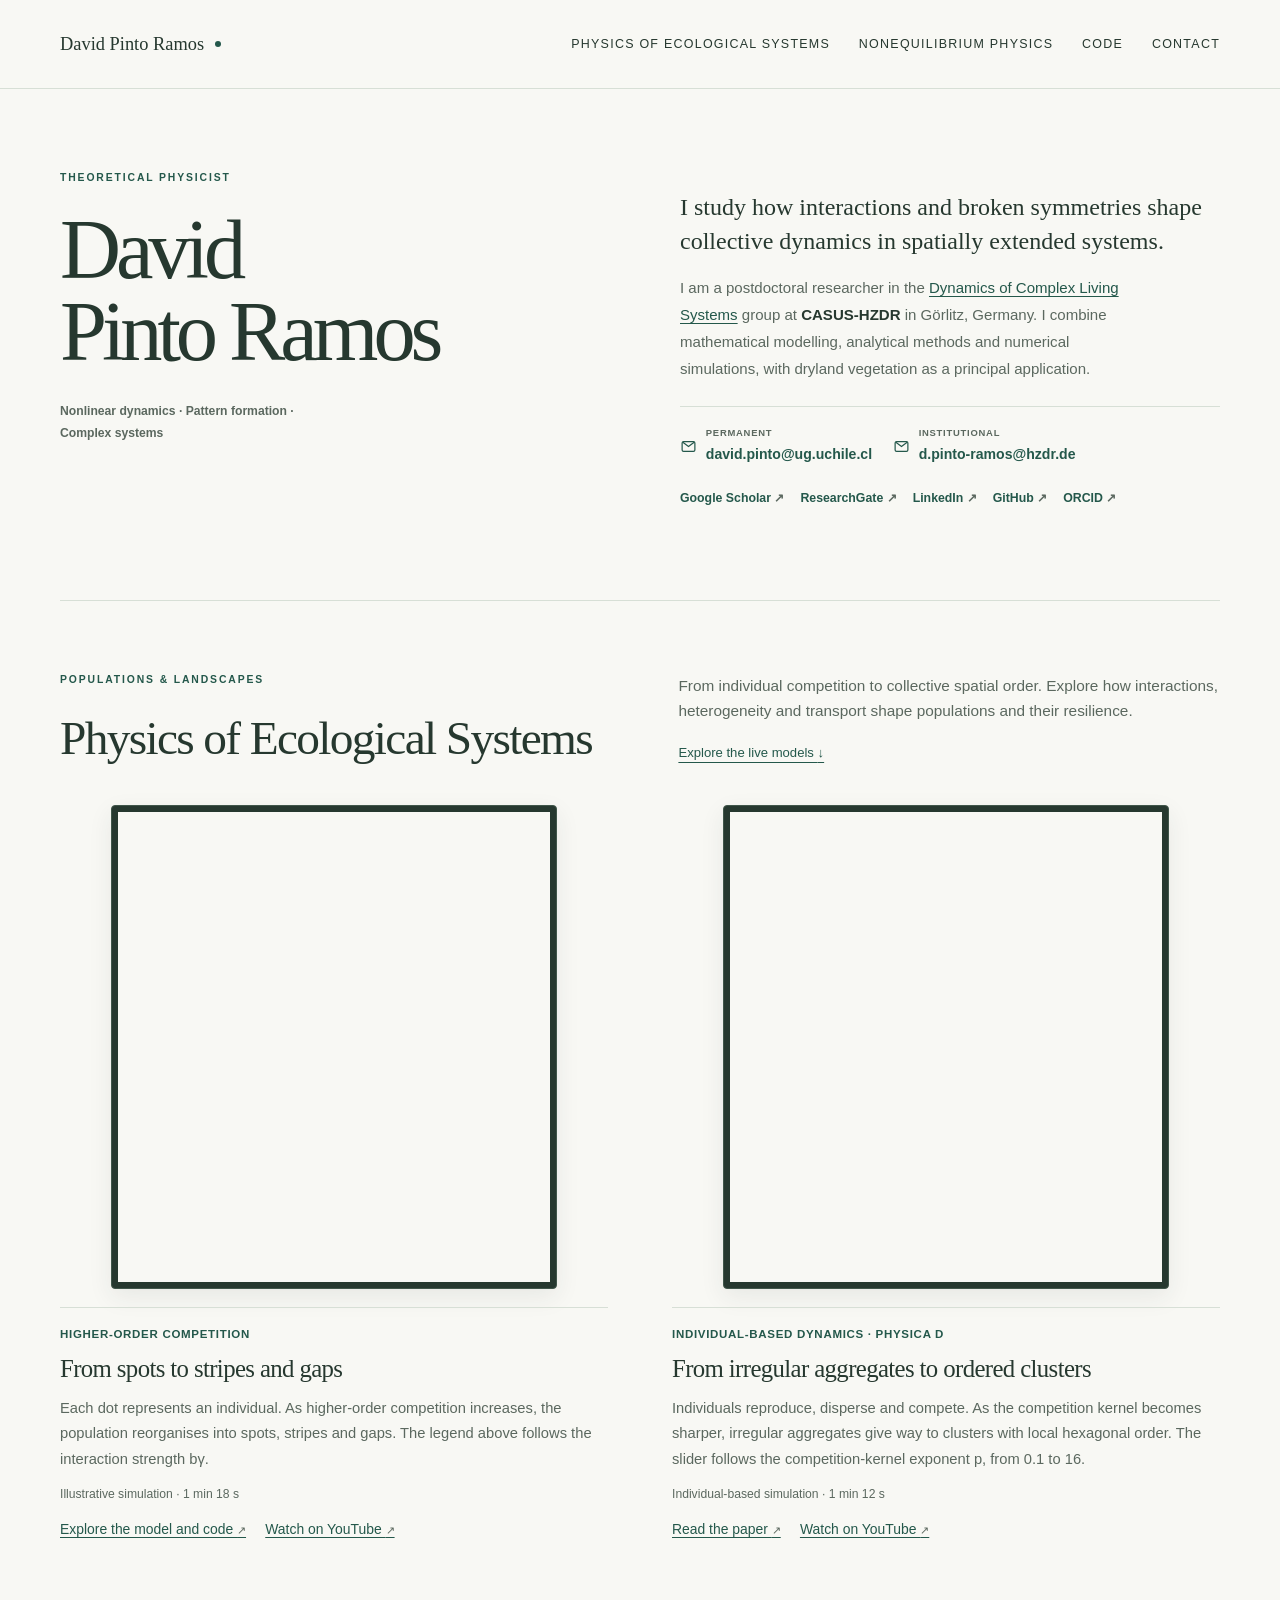
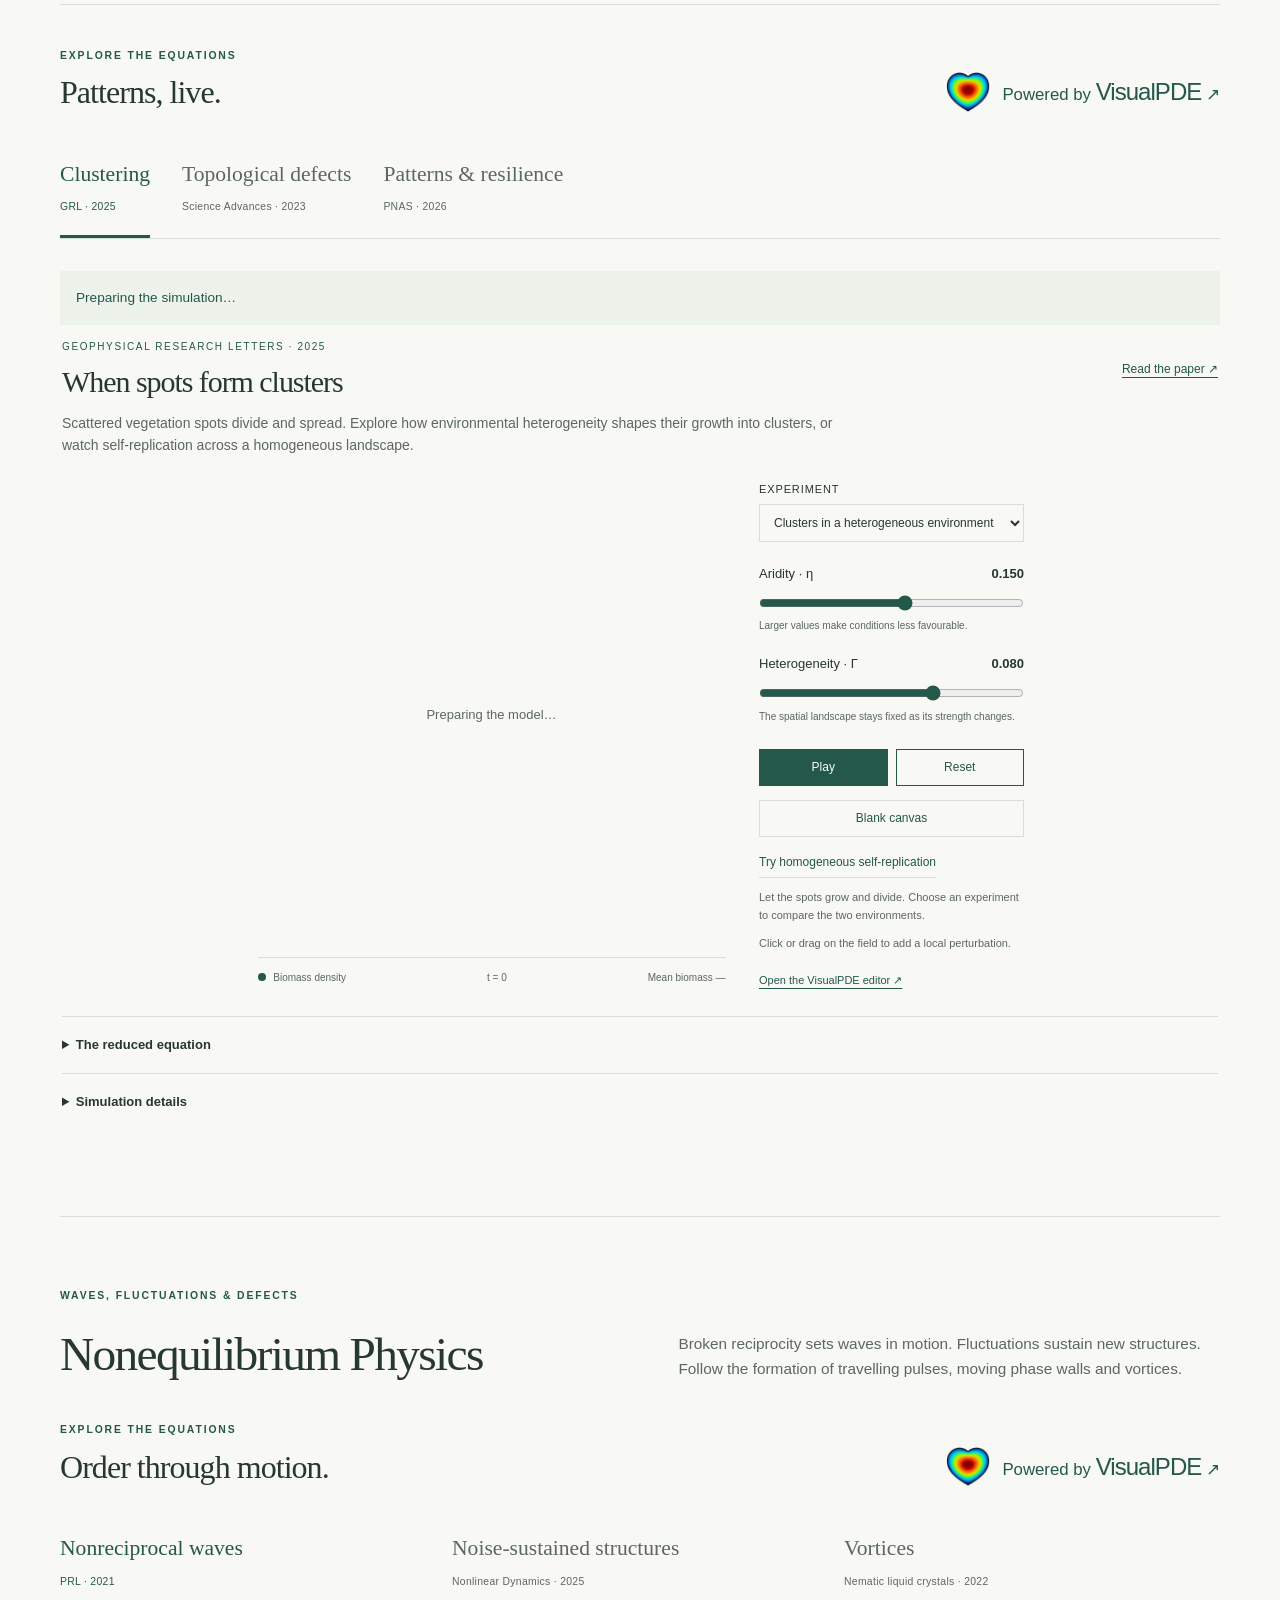
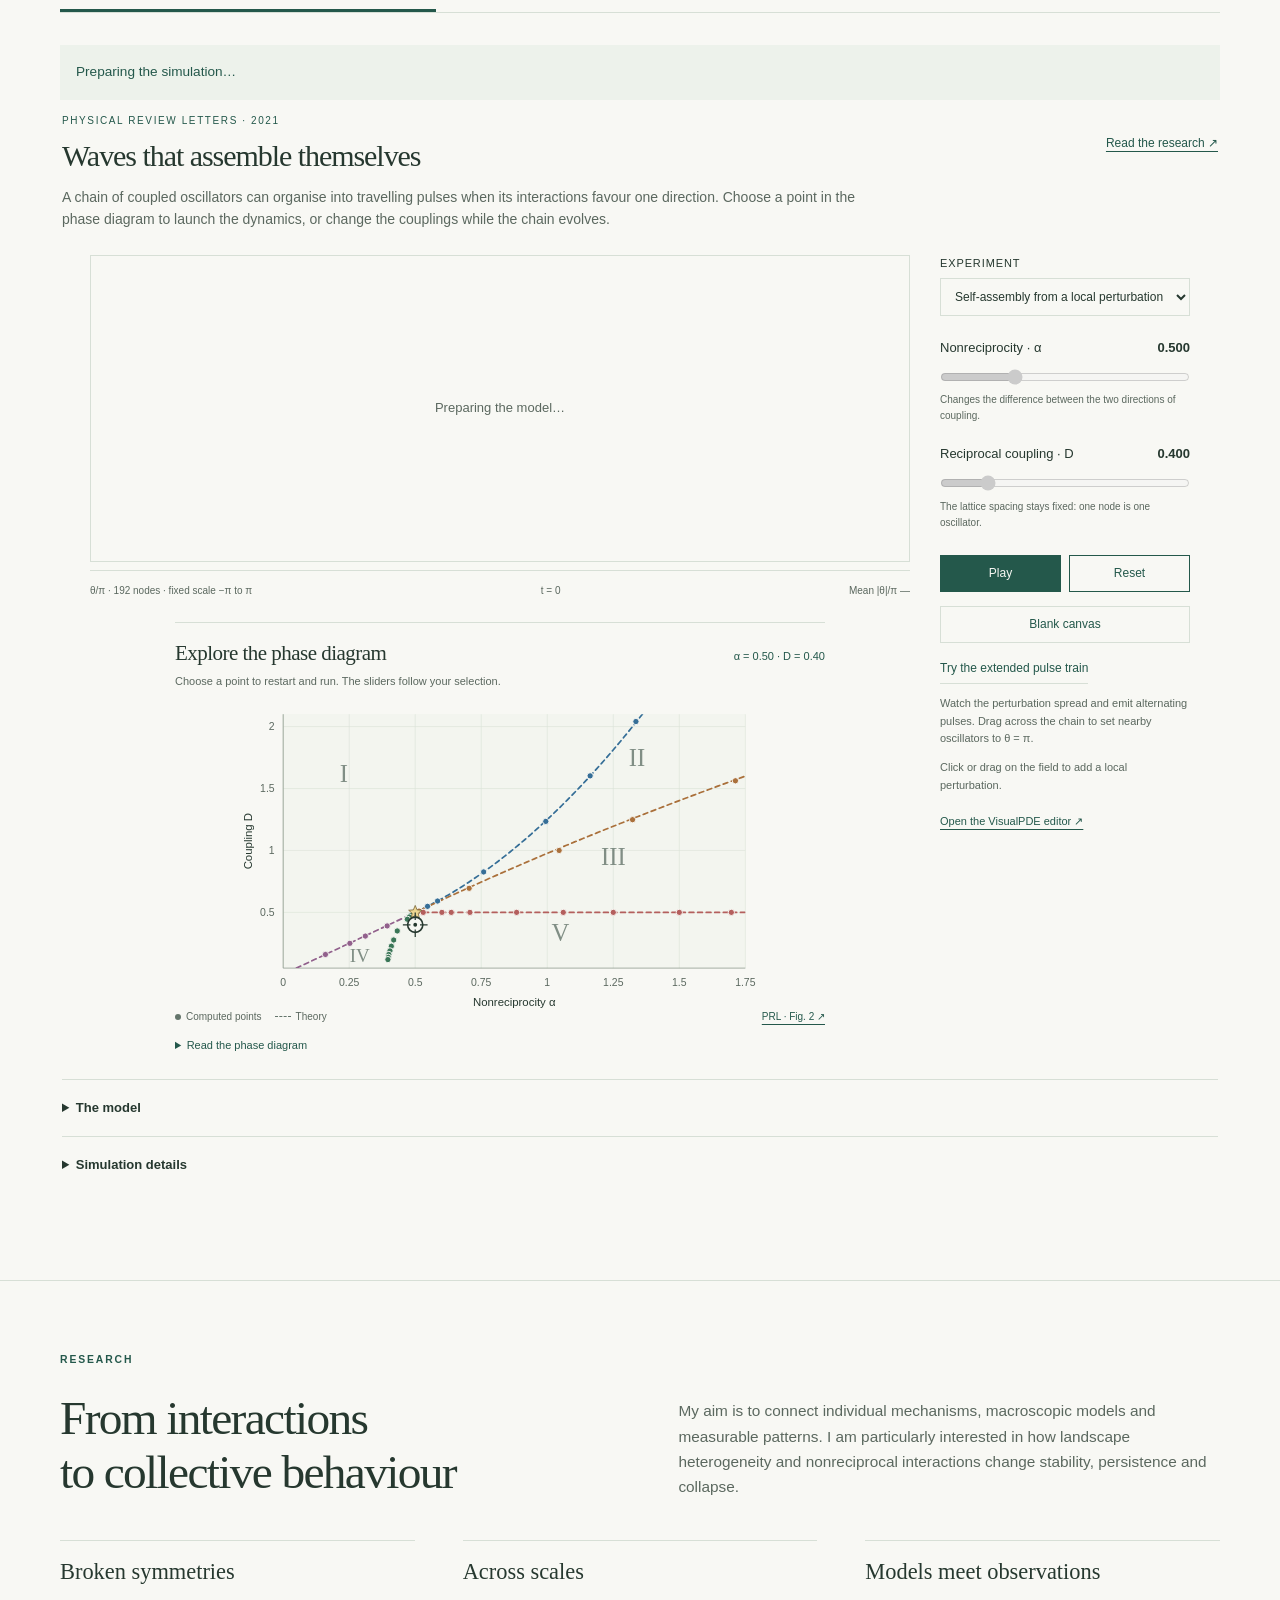
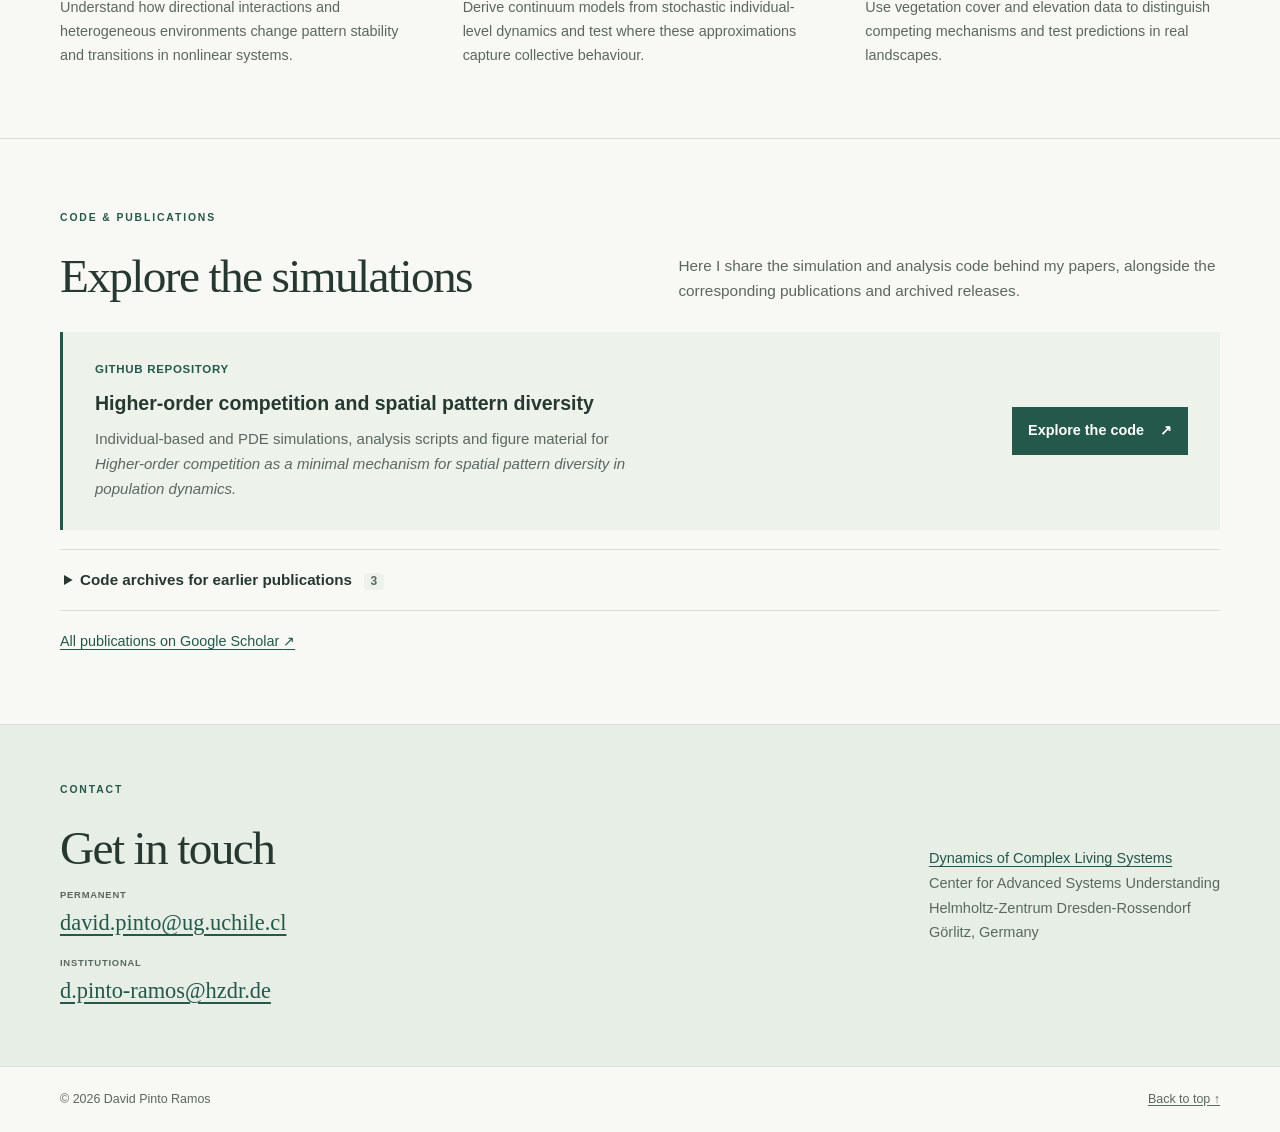
==== index.html @ 7dee4887 "Add search metadata and Google site verification" ====
<!doctype html>
<html lang="en">
<head>
  <meta charset="utf-8">
  <meta name="viewport" content="width=device-width, initial-scale=1">
  <meta name="description" content="David Pinto Ramos is a theoretical physicist working on nonlinear dynamics, pattern formation and complex systems. Research, simulation code and contact.">
  <meta name="theme-color" content="#24584b">
  <title>David Pinto Ramos | Theoretical physicist</title>
  <link rel="canonical" href="https://dpintoramos.github.io/">
  <meta property="og:type" content="website">
  <meta property="og:url" content="https://dpintoramos.github.io/">
  <meta property="og:site_name" content="David Pinto Ramos">
  <meta property="og:title" content="David Pinto Ramos | Theoretical physicist">
  <meta property="og:description" content="Nonlinear dynamics, pattern formation and complex systems. Explore my research, interactive simulations and code.">
  <meta name="twitter:card" content="summary">
  <meta name="twitter:title" content="David Pinto Ramos | Theoretical physicist">
  <meta name="twitter:description" content="Nonlinear dynamics, pattern formation and complex systems. Explore my research, interactive simulations and code.">
  <script type="application/ld+json">
  {
    "@context": "https://schema.org",
    "@type": "ProfilePage",
    "@id": "https://dpintoramos.github.io/#profile",
    "url": "https://dpintoramos.github.io/",
    "name": "David Pinto Ramos | Theoretical physicist",
    "description": "Research, interactive simulations and code on nonlinear dynamics, pattern formation and complex systems.",
    "inLanguage": "en",
    "mainEntity": {
      "@type": "Person",
      "@id": "https://dpintoramos.github.io/#person",
      "name": "David Pinto Ramos",
      "alternateName": "David Pinto-Ramos",
      "url": "https://dpintoramos.github.io/",
      "jobTitle": "Postdoctoral researcher",
      "description": "Theoretical physicist working on nonlinear dynamics, pattern formation and complex systems.",
      "affiliation": {
        "@type": "Organization",
        "name": "Dynamics of Complex Living Systems, CASUS-HZDR",
        "url": "https://www.casus.science/dynamics-of-complex-living-systems/"
      },
      "sameAs": [
        "https://scholar.google.com/citations?user=i-g7DuUAAAAJ",
        "https://www.researchgate.net/profile/D-Pinto-Ramos",
        "https://www.linkedin.com/in/david-pinto-ramos-b915aa148",
        "https://github.com/DPintoRamos",
        "https://orcid.org/0000-0002-6558-8891"
      ]
    }
  }
  </script>
  <link rel="stylesheet" href="styles.css">
  <link rel="stylesheet" href="editorial.css?v=9">
  <script defer src="youtube-films.js?v=5"></script>
  <script defer src="interactive-models.js?v=13"></script>
</head>
<body>
  <a class="skip-link" href="#main">Skip to content</a>
  <header class="site-header" id="top">
    <div class="container header-inner">
      <a class="wordmark" href="#top">David Pinto Ramos<span class="brand-dot" aria-hidden="true"></span></a>
      <nav aria-label="Main navigation">
        <a href="#ecological-physics">Physics of Ecological Systems</a>
        <a href="#nonequilibrium-physics">Nonequilibrium Physics</a>
        <a href="#code">Code</a>
        <a href="#contact">Contact</a>
      </nav>
    </div>
  </header>

  <main id="main">
    <!-- INTRODUCTION: edit the name and paragraphs here. -->
    <section class="intro container" aria-labelledby="name">
      <div class="intro-heading">
        <p class="eyebrow">Theoretical physicist</p>
        <h1 id="name">David<br>Pinto Ramos</h1>
        <p class="research-line">Nonlinear dynamics · Pattern formation · Complex systems</p>
      </div>
      <div class="intro-copy">
        <p class="lead">I study how interactions and broken symmetries shape collective dynamics in spatially extended systems.</p>
        <p>I am a postdoctoral researcher in the <a href="https://www.casus.science/dynamics-of-complex-living-systems/">Dynamics of Complex Living Systems</a> group at <strong>CASUS-HZDR</strong> in Görlitz, Germany. I combine mathematical modelling, analytical methods and numerical simulations, with dryland vegetation as a principal application.</p>
        <div class="email-list" aria-label="Email addresses">
          <a class="email-link" href="mailto:david.pinto@ug.uchile.cl">
            <svg viewBox="0 0 24 24" width="20" height="20" fill="none" stroke="currentColor" stroke-width="1.7" aria-hidden="true"><rect x="3" y="5" width="18" height="14" rx="2"/><path d="m4 6 8 6 8-6"/></svg>
            <span class="email-text"><span class="email-label">Permanent</span><span>david.pinto@ug.uchile.cl</span></span>
          </a>
          <a class="email-link" href="mailto:d.pinto-ramos@hzdr.de">
            <svg viewBox="0 0 24 24" width="20" height="20" fill="none" stroke="currentColor" stroke-width="1.7" aria-hidden="true"><rect x="3" y="5" width="18" height="14" rx="2"/><path d="m4 6 8 6 8-6"/></svg>
            <span class="email-text"><span class="email-label">Institutional</span><span>d.pinto-ramos@hzdr.de</span></span>
          </a>
        </div>
        <!-- PROFILES: replace only the href value to change a destination. -->
        <ul class="profiles" aria-label="Academic and professional profiles">
          <li><a href="https://scholar.google.com/citations?user=i-g7DuUAAAAJ">Google Scholar <span aria-hidden="true">↗</span></a></li>
          <li><a href="https://www.researchgate.net/profile/D-Pinto-Ramos">ResearchGate <span aria-hidden="true">↗</span></a></li>
          <li><a href="https://www.linkedin.com/in/david-pinto-ramos-b915aa148">LinkedIn <span aria-hidden="true">↗</span></a></li>
          <li><a href="https://github.com/DPintoRamos">GitHub <span aria-hidden="true">↗</span></a></li>
          <li><a href="https://orcid.org/0000-0002-6558-8891">ORCID <span aria-hidden="true">↗</span></a></li>
        </ul>
      </div>

    </section>

    <!-- SIMULATIONS: muted YouTube films autoplay and loop; posters are the fallback. -->
    <section class="simulation-section section container" id="simulations" aria-labelledby="simulations-title">
      <div class="section-heading research-category" id="ecological-physics">
        <div><p class="eyebrow">Populations &amp; landscapes</p><h2 id="simulations-title">Physics of Ecological Systems</h2></div>
        <div class="simulation-introduction"><p>From individual competition to collective spatial order. Explore how interactions, heterogeneity and transport shape populations and their resilience.</p><a class="live-jump" href="#interactive-simulations">Explore the live models <span aria-hidden="true">↓</span></a></div>
      </div>
      <div class="simulation-grid">
        <figure class="simulation-film">
          <div class="film-frame">
          <div id="hoi-video" class="simulation-stage hoi-stage youtube-stage" data-youtube-id="W0gRZAx5kJw" data-video-title="Higher-order competition in population dynamics" data-video-status="hoi-video-status">
            <a class="youtube-preview" href="https://www.youtube.com/watch?v=W0gRZAx5kJw" aria-label="Play the higher-order competition simulation" aria-describedby="hoi-caption">
              <img src="assets/simulations/hoi-fullbleed-poster.png" width="720" height="784" loading="lazy" alt="">
              <span class="youtube-preview-control"><svg width="16" height="16" viewBox="0 0 16 16" aria-hidden="true"><path d="M4 2.5 13 8l-9 5.5Z" fill="currentColor"/></svg>Play film</span>
            </a>
          </div>
          </div>
          <figcaption id="hoi-caption">
            <p class="entry-meta">Higher-order competition</p>
            <h3>From spots to stripes and gaps</h3>
            <p>Each dot represents an individual. As higher-order competition increases, the population reorganises into spots, stripes and gaps. The legend above follows the interaction strength bγ.</p>
            <p class="simulation-note">Illustrative simulation · 1 min 18 s</p>
            <div class="film-links"><button class="film-toggle" type="button" data-film-toggle aria-controls="youtube-W0gRZAx5kJw" disabled hidden>Play film</button><a href="https://github.com/DPintoRamos/HOI_Competing_Populations">Explore the model and code <span aria-hidden="true">↗</span></a><a href="https://www.youtube.com/watch?v=W0gRZAx5kJw" target="_blank" rel="noopener">Watch on YouTube <span aria-hidden="true">↗</span></a></div>
            <p class="video-status" id="hoi-video-status" role="status" hidden></p>
          </figcaption>
        </figure>
        <figure class="simulation-film">
          <div class="film-frame">
          <div id="ibm-video" class="simulation-stage hoi-stage youtube-stage" data-youtube-id="TXAbj-0A9jM" data-video-title="From irregular clusters to hexagonal patterns: individual-based population dynamics" data-video-status="ibm-video-status">
            <a class="youtube-preview" href="https://www.youtube.com/watch?v=TXAbj-0A9jM" aria-label="Play the individual-based competition simulation" aria-describedby="ibm-caption">
              <img src="assets/simulations/physica-d-kernel-poster.webp?v=3" width="720" height="784" loading="lazy" alt="">
              <span class="youtube-preview-control"><svg width="16" height="16" viewBox="0 0 16 16" aria-hidden="true"><path d="M4 2.5 13 8l-9 5.5Z" fill="currentColor"/></svg>Play film</span>
            </a>
          </div>
          </div>
          <figcaption id="ibm-caption">
            <p class="entry-meta">Individual-based dynamics · Physica D</p>
            <h3>From irregular aggregates to ordered clusters</h3>
            <p>Individuals reproduce, disperse and compete. As the competition kernel becomes sharper, irregular aggregates give way to clusters with local hexagonal order. The slider follows the competition-kernel exponent p, from 0.1 to 16.</p>
            <p class="simulation-note">Individual-based simulation · 1 min 12 s</p>
            <div class="film-links"><button class="film-toggle" type="button" data-film-toggle aria-controls="youtube-TXAbj-0A9jM" disabled hidden>Play film</button><a href="https://doi.org/10.1016/j.physd.2025.134703">Read the paper <span aria-hidden="true">↗</span></a><a href="https://www.youtube.com/watch?v=TXAbj-0A9jM" target="_blank" rel="noopener">Watch on YouTube <span aria-hidden="true">↗</span></a></div>
            <p class="video-status" id="ibm-video-status" role="status" hidden></p>
          </figcaption>
        </figure>
      </div>
      <section class="interactive-models" id="interactive-simulations" aria-labelledby="interactive-title" data-live-models data-default-model="grl">
        <div class="interactive-heading">
          <div><p class="eyebrow">Explore the equations</p><h3 id="interactive-title">Patterns, live.</h3></div>
          <a class="visualpde-credit" href="https://visualpde.com/" target="_blank" rel="noopener"><img src="lab/visualpde/assets/images/logo-light.webp" width="44" height="40" alt=""><span>Powered by <strong>VisualPDE</strong> <span aria-hidden="true">↗</span></span></a>
        </div>
        <div class="live-model-tabs" role="group" aria-label="Choose a live model">
          <button type="button" data-open-model="grl" aria-pressed="true" aria-controls="live-model-panel"><span>Clustering</span><small>GRL · 2025</small></button>
          <button type="button" data-open-model="science" aria-pressed="false" aria-controls="live-model-panel"><span>Topological defects</span><small>Science Advances · 2023</small></button>
          <button type="button" data-open-model="pnas" aria-pressed="false" aria-controls="live-model-panel"><span>Patterns &amp; resilience</span><small>PNAS · 2026</small></button>
        </div>
        <div class="live-model-panel" id="live-model-panel" data-live-panel>
          <p class="live-loading" id="live-loading" data-live-loading role="status">Preparing the simulation…</p>
          <div id="live-model-mount" data-live-mount></div>
        </div>
        <p class="live-file-help" id="live-file-help" data-live-file-help hidden>To explore the live models locally, serve this folder over HTTP. See the <a href="README.md">local preview instructions</a>.</p>
        <noscript><p><a href="lab/index.html">Open the interactive models</a>. JavaScript is needed to run the simulations.</p></noscript>
      </section>
    </section>

    <section class="section container physics-section" id="nonequilibrium-physics" aria-labelledby="physics-title">
      <div class="section-heading research-category">
        <div><p class="eyebrow">Waves, fluctuations &amp; defects</p><h2 id="physics-title">Nonequilibrium Physics</h2></div>
        <p>Broken reciprocity sets waves in motion. Fluctuations sustain new structures. Follow the formation of travelling pulses, moving phase walls and vortices.</p>
      </div>
      <section class="interactive-models physics-models" aria-label="Nonequilibrium physics simulations" data-live-models data-default-model="prl">
        <div class="interactive-heading">
          <div><p class="eyebrow">Explore the equations</p><h3>Order through motion.</h3></div>
          <a class="visualpde-credit" href="https://visualpde.com/" target="_blank" rel="noopener"><img src="lab/visualpde/assets/images/logo-light.webp" width="44" height="40" alt=""><span>Powered by <strong>VisualPDE</strong> <span aria-hidden="true">↗</span></span></a>
        </div>
        <div class="live-model-tabs" role="group" aria-label="Choose a physics model">
          <button type="button" data-open-model="prl" aria-pressed="true" aria-controls="physics-model-panel"><span>Nonreciprocal waves</span><small>PRL · 2021</small></button>
          <button type="button" data-open-model="noise" aria-pressed="false" aria-controls="physics-model-panel"><span>Noise-sustained structures</span><small>Nonlinear Dynamics · 2025</small></button>
          <button type="button" data-open-model="gl" aria-pressed="false" aria-controls="physics-model-panel"><span>Vortices</span><small>Nematic liquid crystals · 2022</small></button>
        </div>
        <div class="live-model-panel" id="physics-model-panel" data-live-panel>
          <p class="live-loading" data-live-loading role="status">Preparing the simulation…</p>
          <div data-live-mount></div>
        </div>
        <p class="live-file-help" data-live-file-help hidden>To explore the live models locally, serve this folder over HTTP. See the <a href="README.md">local preview instructions</a>.</p>
        <noscript><p><a href="lab/physics.html">Open the physics models</a>. JavaScript is needed to run the simulations.</p></noscript>
      </section>
    </section>

    <!-- RESEARCH AIMS: prospective goals, not claims of completed results. -->
    <section class="research-section section" id="research" aria-labelledby="research-title">
      <div class="container">
        <div class="section-heading">
          <div><p class="eyebrow">Research</p><h2 id="research-title">From interactions<br>to collective behaviour</h2></div>
          <p>My aim is to connect individual mechanisms, macroscopic models and measurable patterns. I am particularly interested in how landscape heterogeneity and nonreciprocal interactions change stability, persistence and collapse.</p>
        </div>
        <ul class="research-aims">
          <li><h3>Broken symmetries</h3><p>Understand how directional interactions and heterogeneous environments change pattern stability and transitions in nonlinear systems.</p></li>
          <li><h3>Across scales</h3><p>Derive continuum models from stochastic individual-level dynamics and test where these approximations capture collective behaviour.</p></li>
          <li><h3>Models meet observations</h3><p>Use vegetation cover and elevation data to distinguish competing mechanisms and test predictions in real landscapes.</p></li>
        </ul>
      </div>
    </section>

    <!-- CODE: keep each repository or archive paired with its corresponding paper. -->
    <section class="section container" id="code" aria-labelledby="code-title">
      <div class="section-heading compact">
        <div><p class="eyebrow">Code &amp; publications</p><h2 id="code-title">Explore the simulations</h2></div>
        <p>Here I share the simulation and analysis code behind my papers, alongside the corresponding publications and archived releases.</p>
      </div>
      <article class="featured-code">
        <div>
          <p class="entry-meta">GitHub repository</p>
          <h3>Higher-order competition and spatial pattern diversity</h3>
          <p>Individual-based and PDE simulations, analysis scripts and figure material for <em>Higher-order competition as a minimal mechanism for spatial pattern diversity in population dynamics.</em></p>
        </div>
        <a class="button" href="https://github.com/DPintoRamos/HOI_Competing_Populations">Explore the code <span aria-hidden="true">↗</span></a>
      </article>

      <details class="archives">
        <summary>Code archives for earlier publications <span class="archive-count">3</span></summary>
        <div class="archive-list">
          <article class="archive-entry">
            <div><p class="entry-meta">PNAS · 2026</p><h3>How spatial patterns can lead to less resilient ecosystems</h3></div>
            <div class="entry-links"><a href="https://doi.org/10.1073/pnas.2511994123" aria-label="Read the PNAS paper on patterns and resilience">Paper ↗</a><a href="https://doi.org/10.14278/rodare.3744" aria-label="Open the RODARE code archive for the PNAS paper">Code ↗</a></div>
          </article>
          <article class="archive-entry">
            <div><p class="entry-meta">Geophysical Research Letters · 2025</p><h3>Aperiodic clustered and periodic hexagonal vegetation spot arrays explained by inhomogeneous environments and climate trends in arid ecosystems</h3></div>
            <div class="entry-links"><a href="https://doi.org/10.1029/2025GL118462" aria-label="Read the paper on vegetation spot arrays">Paper ↗</a><a href="https://doi.org/10.14278/rodare.3983" aria-label="Open the RODARE code archive for the vegetation spot arrays paper">Code ↗</a></div>
          </article>
          <article class="archive-entry">
            <div><p class="entry-meta">Physica D · 2025</p><h3>Exact expression for the propagating front velocity in nonlinear discrete systems under nonreciprocal coupling</h3></div>
            <div class="entry-links"><a href="https://doi.org/10.1016/j.physd.2025.134665" aria-label="Read the paper on propagating front velocity">Paper ↗</a><a href="https://doi.org/10.14278/rodare.3708" aria-label="Open the RODARE code archive for the front velocity paper">Code ↗</a></div>
          </article>
        </div>
      </details>
      <p class="all-publications"><a href="https://scholar.google.com/citations?user=i-g7DuUAAAAJ">All publications on Google Scholar <span aria-hidden="true">↗</span></a></p>
    </section>

    <!-- CONTACT: both email addresses are also visible in the introduction. -->
    <section class="contact-section" id="contact" aria-labelledby="contact-title">
      <div class="container contact-inner">
        <div>
          <p class="eyebrow">Contact</p><h2 id="contact-title">Get in touch</h2>
          <div class="contact-emails">
            <div class="contact-item"><span class="email-label">Permanent</span><a class="contact-email" href="mailto:david.pinto@ug.uchile.cl">david.pinto@ug.uchile.cl</a></div>
            <div class="contact-item"><span class="email-label">Institutional</span><a class="contact-email" href="mailto:d.pinto-ramos@hzdr.de">d.pinto-ramos@hzdr.de</a></div>
          </div>
        </div>
        <address><a href="https://www.casus.science/dynamics-of-complex-living-systems/">Dynamics of Complex Living Systems</a><br>Center for Advanced Systems Understanding<br>Helmholtz-Zentrum Dresden-Rossendorf<br>Görlitz, Germany</address>
      </div>
    </section>
  </main>
  <footer class="container site-footer"><span>© 2026 David Pinto Ramos</span><a href="#top">Back to top ↑</a></footer>
</body>
</html>
---- styles.css ----
:root {
  color-scheme: light;
  --paper: #f8f8f4;
  --ink: #22342f;
  --muted: #55665f;
  --green: #24584b;
  --line: #d9e2da;
  --soft: #eef2eb;
}
* { box-sizing: border-box; }
html { scroll-behavior: smooth; scroll-padding-top: 1.5rem; }
body { margin: 0; background: var(--paper); color: var(--ink); font-family: -apple-system, BlinkMacSystemFont, "Segoe UI", sans-serif; line-height: 1.65; }
a { color: var(--green); text-underline-offset: .2em; }
a:hover { text-decoration-thickness: 2px; }
a:focus-visible, summary:focus-visible { outline: 3px solid #ad642c; outline-offset: 5px; border-radius: 3px; }
img { display: block; max-width: 100%; }
.container { width: min(1120px, calc(100% - 3rem)); margin-inline: auto; }
.skip-link { position: absolute; top: -100px; left: 1rem; z-index: 10; padding: .6rem 1rem; background: white; }
.skip-link:focus { top: .5rem; }
.site-header { border-bottom: 1px solid var(--line); }
.header-inner { min-height: 82px; display: flex; justify-content: space-between; align-items: center; gap: 1.2rem; }
.wordmark { display: flex; align-items: center; gap: .7rem; color: var(--ink); font-size: .95rem; font-weight: 720; text-decoration: none; }
.brand-dot { width: 7px; height: 7px; background: var(--green); border-radius: 50%; }
nav { display: flex; gap: 1.8rem; }
nav a { padding-block: .6rem; color: var(--muted); font-size: .9rem; text-decoration: none; }
nav a:hover { color: var(--green); text-decoration: underline; }
.intro { display: grid; grid-template-columns: minmax(0, 1.02fr) minmax(0, 1fr); align-items: center; gap: clamp(2rem, 4.5vw, 4.5rem); padding-block: clamp(3.5rem, 7vw, 6.5rem); }
.eyebrow { margin: 0 0 1rem; color: var(--green); font-size: .73rem; font-weight: 800; letter-spacing: .14em; text-transform: uppercase; }
h1, h2, h3 { line-height: 1.15; }
h1 { margin: 0 0 1.35rem; font-family: Georgia, "Times New Roman", serif; font-size: clamp(3.6rem, 6.2vw, 5.5rem); font-weight: 400; letter-spacing: -.055em; }
.research-line { margin: 0 0 1.35rem; color: var(--green); font-size: .82rem; font-weight: 670; line-height: 1.6; }
.intro-copy > p:not(.eyebrow):not(.research-line) { max-width: 53ch; margin-block: 1rem; color: var(--muted); font-size: 1rem; }
.intro-copy > p.lead { color: var(--ink) !important; font-size: 1.18rem !important; line-height: 1.6; }
.intro-copy strong { color: var(--ink); font-weight: 650; }
.email-link { display: inline-flex; align-items: center; gap: .55rem; margin-top: .6rem; font-size: 1.05rem; font-weight: 700; text-decoration: none; }
.email-link:hover { text-decoration: underline; }
.email-link span { overflow-wrap: anywhere; }
.email-link svg { flex: none; }
.email-list { display: flex; flex-wrap: wrap; gap: .8rem 1.5rem; margin-top: 1.3rem; }
.email-list .email-link { margin-top: 0; align-items: center; font-size: .96rem; }
.email-text { display: grid; gap: .12rem; }
.email-label { display: block; color: var(--muted); font-size: .65rem; font-weight: 650; line-height: 1.5; letter-spacing: .08em; text-transform: uppercase; }
.contact-emails { display: grid; gap: .9rem; }
.contact-item { display: grid; gap: .15rem; }
.profiles { display: flex; flex-wrap: wrap; gap: .5rem 1.05rem; margin: 1.15rem 0 0; padding: 0; list-style: none; }
.profiles a { display: inline-block; padding-block: .2rem; font-size: .84rem; font-weight: 620; text-decoration: none; }
.profiles a:hover { text-decoration: underline; }
.profiles span { color: var(--muted); }
.landscapes { margin: 0; }
.figure-heading { display: flex; justify-content: space-between; gap: 1rem; padding-bottom: 1rem; border-bottom: 1px solid var(--line); color: var(--muted); font-size: .73rem; letter-spacing: .02em; }
.landscape-grid { display: grid; grid-template-columns: 1fr 1fr; gap: .5rem .1rem; padding-block: 1.8rem 1.5rem; align-items: end; }
.landscape-grid img { width: 100%; height: auto; }
figcaption { padding-top: 1rem; border-top: 1px solid var(--line); font-size: .82rem; line-height: 1.6; color: var(--ink); }
figcaption span { color: var(--muted); font-size: .76rem; }
.section { padding-block: clamp(3rem, 5.5vw, 5rem); }
.simulation-section { border-top: 1px solid var(--line); }
.simulation-grid { display: grid; grid-template-columns: repeat(2, minmax(0, 1fr)); gap: clamp(2rem, 5vw, 4.5rem); }
.simulation-film { min-width: 0; margin: 0; }
.simulation-stage { display: grid; place-items: center; aspect-ratio: 1; overflow: hidden; background: #f8f8f4; border: 1px solid var(--line); }
.simulation-stage video { display: block; width: 100%; height: auto; max-height: 100%; }
.hoi-stage { position: relative; aspect-ratio: 45 / 49; border: 0; background: transparent; }
.hoi-stage video { position: absolute; inset: 0; width: 100%; height: 100%; object-fit: contain; }
.clustering-stage { margin-top: 8.888889%; }
.clustering-stage video { width: min(100%, 320px); }
.simulation-film figcaption { margin-top: 1.1rem; padding-top: 1.1rem; }
.simulation-film h3 { margin: .3rem 0 .8rem; font-family: Georgia, "Times New Roman", serif; font-size: 1.55rem; font-weight: 400; line-height: 1.2; letter-spacing: -.025em; }
.simulation-film figcaption > p:not(.entry-meta) { margin: 0 0 .8rem; color: var(--muted); font-family: -apple-system, BlinkMacSystemFont, "Segoe UI", sans-serif; font-size: .92rem; line-height: 1.7; }
.simulation-film figcaption a { font-family: -apple-system, BlinkMacSystemFont, "Segoe UI", sans-serif; font-size: .87rem; }
.simulation-film figcaption .simulation-note { font-size: .76rem !important; }
.simulation-film .entry-meta { font-family: -apple-system, BlinkMacSystemFont, "Segoe UI", sans-serif; }
.research-section { background: var(--soft); border-block: 1px solid var(--line); }
.section-heading { display: grid; grid-template-columns: minmax(0, .9fr) minmax(0, 1.1fr); gap: clamp(2rem, 6vw, 5rem); align-items: end; margin-bottom: 2.5rem; }
.section-heading > p { margin: 0; color: var(--muted); font-size: 1rem; }
h2 { margin: 0; font-family: Georgia, "Times New Roman", serif; font-size: clamp(2rem, 3.2vw, 2.8rem); font-weight: 400; letter-spacing: -.035em; }
.research-aims { display: grid; grid-template-columns: repeat(3, minmax(0, 1fr)); gap: 2.5rem; padding: 0; margin: 0; list-style: none; }
.research-aims li { padding-top: 1rem; border-top: 1px solid #b8c9bb; }

.research-aims h3 { margin: 0 0 .6rem; font-size: 1.08rem; font-weight: 700; line-height: 1.35; }
.research-aims p { margin: 0; color: var(--muted); font-size: .94rem; }
.compact { margin-bottom: 1.8rem; }
.featured-code { display: grid; grid-template-columns: minmax(0, 1fr) auto; align-items: center; gap: 2rem; padding: 1.75rem 2rem; border: 1px solid #cbd9ce; border-radius: 10px; background: #f0f5ef; }
.entry-meta { margin: 0 0 .65rem; color: var(--green); font-size: .72rem; font-weight: 750; letter-spacing: .06em; text-transform: uppercase; }
.featured-code h3 { margin: 0 0 .7rem; font-size: 1.22rem; line-height: 1.35; }
.featured-code p:last-child { max-width: 67ch; margin: 0; color: var(--muted); font-size: .94rem; }
.button { display: inline-flex; justify-content: center; align-items: center; gap: 1rem; padding: .75rem 1rem; border-radius: 6px; background: var(--green); color: white; font-size: .9rem; font-weight: 680; text-decoration: none; white-space: nowrap; }
.button:hover { background: #173f35; }
.archives { margin-top: 1.2rem; border-block: 1px solid var(--line); }
summary { cursor: pointer; padding: 1.1rem .25rem; color: var(--ink); font-size: .95rem; font-weight: 650; }
summary:hover { color: var(--green); }
.archive-count { padding: .08rem .4rem; margin-left: .5rem; border-radius: 4px; background: var(--soft); color: var(--muted); font-size: .75rem; }
.archive-entry { display: grid; grid-template-columns: minmax(0, 1fr) auto; gap: 1.5rem; align-items: center; padding: 1.5rem .25rem; border-top: 1px solid var(--line); }
.archive-entry h3 { max-width: 80ch; margin: 0; font-size: 1rem; font-weight: 580; line-height: 1.45; }
.entry-links { display: flex; gap: 1rem; white-space: nowrap; font-size: .87rem; }
.entry-links a { padding-block: .4rem; }
.all-publications { margin: 1.2rem 0 0; font-size: .9rem; }
.contact-section { padding-block: 3.5rem; background: #e7eee5; border-block: 1px solid #d0ddcf; }
.contact-inner { display: flex; justify-content: space-between; align-items: center; flex-wrap: wrap; gap: 2rem; }
.contact-inner h2 { margin-bottom: .8rem; }
.contact-email { font-size: clamp(1.05rem, 2vw, 1.4rem); font-weight: 650; overflow-wrap: anywhere; }
address { color: #465d50; font-size: .91rem; font-style: normal; line-height: 1.7; }
.site-footer { display: flex; justify-content: space-between; flex-wrap: wrap; gap: .8rem; padding-block: 1.4rem; color: var(--muted); font-size: .78rem; }
.site-footer a { color: var(--muted); }
@media (max-width: 850px) {
  .intro { grid-template-columns: 1fr; gap: 3rem; }
  .intro-copy { max-width: 630px; }
  .landscapes { max-width: 560px; width: 100%; }
  .section-heading { grid-template-columns: 1fr; gap: 1.3rem; }
  .research-aims { gap: 1.4rem; }
  .featured-code { grid-template-columns: 1fr; gap: 1.25rem; }
  .featured-code .button { justify-self: start; }
}
@media (max-width: 570px) {
  .container { width: calc(100% - 2rem); }
  .header-inner { min-height: 0; align-items: flex-start; flex-direction: column; gap: .45rem; padding-block: 1rem; }
  nav { gap: .5rem 1.25rem; flex-wrap: wrap; }
  nav a { padding-block: .3rem; }
  .intro { padding-block: 2.5rem; }
  .email-list { flex-direction: column; align-items: flex-start; }
  h1 { font-size: clamp(2.85rem, 13vw, 4.5rem); }
  .research-aims { grid-template-columns: 1fr; gap: 1.5rem; }
  .simulation-grid { grid-template-columns: 1fr; gap: 2.5rem; }
  .simulation-stage { max-width: 440px; }
  .clustering-stage { aspect-ratio: 1; margin-top: 0; }

  .featured-code { padding: 1.3rem; }
  .archive-entry { grid-template-columns: 1fr; gap: .5rem; }
  .contact-inner { flex-direction: column; align-items: flex-start; }
  .figure-heading { font-size: .68rem; }
}
@media (prefers-reduced-motion: reduce) {
  html { scroll-behavior: auto; }
}
---- editorial.css ----
/* A — Editorial. Neutral ivory, serif typography and the original forest green. */
:root {
  --paper: #f8f8f4;
  --ink: #26382f;
  --muted: #5b685f;
  --green: #24584b;
  --line: #d7dfd6;
  --soft: #edf2eb;
}
body { font-family: "Avenir Next", Avenir, -apple-system, BlinkMacSystemFont, "Segoe UI", sans-serif; }
.container { width: min(1160px, calc(100% - 4.5rem)); }
.header-inner { min-height: 88px; flex-wrap:wrap; padding-block:1rem; }
.header-inner nav { flex-wrap:wrap; gap:.4rem 1.8rem; }
.header-inner nav a { white-space:nowrap; }
.wordmark { font-family: Georgia, serif; font-weight: 400; font-size: 1.15rem; }
.brand-dot { background: var(--green); width: 6px; height: 6px; }
nav a { color: var(--ink); font-size: .78rem; letter-spacing: .1em; text-transform: uppercase; }
.intro { grid-template-columns: minmax(0, 1.1fr) minmax(0, 1fr); gap: 5rem; padding-block: 5rem 5.5rem; }
h1 { font-size: clamp(4rem, 6.6vw, 6rem); line-height: .98; letter-spacing: -.06em; margin-bottom: 1.7rem; }
h2 { font-size: clamp(2.3rem, 3.7vw, 3.2rem); }
.eyebrow { font-size: .65rem; letter-spacing: .18em; margin-bottom: 1.4rem; }
.research-line { font-size: .76rem; font-weight: 600; color: var(--muted); }
.intro-copy > p.lead { font-family: Georgia, serif; font-size: 1.5rem !important; line-height: 1.42; }
.intro-copy > p:not(.eyebrow):not(.research-line):not(.lead) { font-size: .94rem; line-height: 1.8; }
.email-list { padding-top: 1.2rem; border-top: 1px solid var(--line); margin-top: 1.5rem; gap: .85rem 1.3rem; }
.email-link svg { width: 17px; height: 17px; }
.email-list .email-link { font-size: .88rem; }
.email-label { font-size: .59rem; }
.profiles { gap: .3rem 1rem; }
.profiles a { font-size: .77rem; }
.landscapes { border: 1px solid var(--line); padding: 1.4rem 1.25rem; background: #fcfcf9; }
.figure-heading { color: var(--green); font-family: Georgia, serif; font-size: .83rem; }
.landscape-grid { gap: 1rem .2rem; padding-block: 2.8rem; }
figcaption { font-family: Georgia, serif; font-size: .9rem; }
figcaption span { font-family: "Avenir Next", Avenir, sans-serif; font-size: .68rem; }
.research-section { background: var(--paper); border-block-color: var(--line); }
.section-heading { grid-template-columns: minmax(0, 1fr) minmax(0, 1fr); }
.section-heading > p { font-size: .96rem; }
.research-aims { gap: 3rem; }
.research-aims li { border-top-color: var(--line); }
.research-aims h3 { font-family: Georgia, serif; font-size: 1.4rem; font-weight: 400; }
.research-aims p { font-size: .9rem; }
.featured-code { background: var(--soft); border: 0; border-left: 3px solid var(--green); border-radius: 0; }
.button { border-radius: 0; background: var(--green); }
.button:hover { background: #173f35; }
.contact-section { background: #e7eee5; border-block-color: var(--line); }
address { color: var(--muted); }
.contact-email { font-family: Georgia, serif; font-weight: 400; }
a:focus-visible, summary:focus-visible { outline-color: var(--green); }
.simulation-introduction>p { margin-top: 0; color: var(--muted); font-size: .96rem; }
.live-jump { color: var(--green); font-size: .82rem; text-underline-offset: 5px; }
.interactive-models { margin-top: 4rem; padding-top: 2.6rem; border-top: 1px solid var(--line); scroll-margin-top: 105px; }
.interactive-heading { display: grid; grid-template-columns: 1.15fr 1fr; gap: 3rem; margin-bottom: 1.8rem; align-items: end; }
.interactive-heading .eyebrow { margin-bottom: .6rem; }
.interactive-heading h3 { font: 400 clamp(1.65rem,2.5vw,2.1rem)/1.2 Georgia,serif; letter-spacing: -.03em; margin: 0; }
.interactive-heading>p { font-size: .9rem; color: var(--muted); margin: 0; }
.visualpde-credit { display:flex;align-items:center;gap:.8rem;justify-self:end;color:var(--green);font-size:1.05rem;text-decoration:none; }
.visualpde-credit strong { font-size:1.5rem;font-weight:500;letter-spacing:-.04em; }
.visualpde-credit img { width:44px;height:40px;object-fit:contain; }
.visualpde-credit:hover strong { text-decoration:underline;text-underline-offset:5px; }
.live-model-tabs { display:flex;gap:2rem;border-bottom:1px solid var(--line);margin-bottom:2rem; }
.live-model-tabs button { border:0;border-bottom:3px solid transparent;background:transparent;text-align:left;padding:1rem 0;color:var(--muted);cursor:pointer;font:inherit; }
.live-model-tabs button[aria-pressed=true] { border-color:var(--green);color:var(--green); }
.live-model-tabs span { display:block;font-family:Georgia,serif;font-size:1.35rem; }
.live-model-tabs small { font-size:.65rem;letter-spacing:.03em; }
.live-model-panel { scroll-margin-top:105px;min-height:250px; }
.live-loading[hidden],.live-file-help[hidden] { display:none; }
.live-model-frame { width:100%;height:900px;border:0;display:block;background:var(--paper); }
.live-loading,.live-file-help { padding:1rem;font-size:.85rem;background:var(--soft);color:var(--green); }
.live-file-help a { color:inherit; }
.interactive-models button:focus-visible { outline:2px solid var(--green);outline-offset:5px; }
@media(max-width:650px) { .interactive-heading { grid-template-columns:1fr;gap:1.3rem; } .visualpde-credit { justify-self:start; } .live-model-tabs { gap:1.6rem; } .live-model-tabs span { font-size:1.15rem; } }
@media(prefers-reduced-motion:reduce) { html { scroll-behavior: auto; } }
@media (max-width: 1000px) {
  .intro { gap: 2.5rem; }
  .email-list { flex-direction: column; }
}
@media (max-width: 850px) {
  .intro { grid-template-columns: 1fr; padding-block: 3rem; }
  .intro-copy { max-width: 650px; }
  .landscapes { max-width: 650px; }
  .section-heading { grid-template-columns: 1fr; }
  .research-aims { gap: 1.5rem; }
}
@media (max-width: 570px) {
  .container { width: calc(100% - 2.5rem); }
  .header-inner { min-height: 0; }
  h1 { font-size: clamp(3.3rem, 14vw, 5rem); }
  .intro { gap: 2.5rem; }
  .intro-copy > p.lead { font-size: 1.3rem !important; }
  .landscapes { padding: 1rem; }
  .landscape-grid { padding-block: 1.4rem; }
  .figure-heading { font-size: .7rem; }
  .contact-email { font-size: 1.13rem; }
}

/* Introduction without unpublished landscape imagery. */
.intro { align-items:start;grid-template-columns:1fr 1fr;gap:5rem; }
.intro-copy { padding-top:.3rem; }
.intro-copy > p.lead { margin-top:0; }
.intro-heading .research-line { max-width:36ch;line-height:1.8; }
@media(max-width:850px){.intro{grid-template-columns:1fr;gap:2rem}.intro-heading h1{margin-bottom:1rem}}

/* Keep films and live fields comfortable on wide, short displays. */
.simulation-stage{max-width:min(100%,440px,48vh);margin-inline:auto}
.youtube-stage{width:100%;max-width:min(100%,440px,max(200px,48vh));background:var(--paper);scroll-margin-top:105px}
/* A visible frame separates YouTube's own interface from the ivory page. */
.film-frame{
  --frame-inset:clamp(4px,.45vw,6px);
  --film-width:min(440px,max(200px,48vh));
  width:min(100%,calc(var(--film-width) + 2 * var(--frame-inset) + 2px));
  margin-inline:auto;
  padding:var(--frame-inset);
  background:var(--ink);
  border:1px solid #40564a;
  border-radius:4px;
  box-shadow:0 8px 24px #26382f14;
}
.film-frame .youtube-stage{max-width:none}
@media(orientation:portrait){.film-frame{--film-width:440px}}
.youtube-preview,.youtube-stage iframe{position:absolute;inset:0;display:block;width:100%;height:100%;border:0}
.youtube-preview{color:var(--paper);text-decoration:none}
.youtube-preview img{display:block;width:100%;height:100%;object-fit:contain}
.youtube-preview-control{position:absolute;bottom:1.2rem;left:50%;transform:translateX(-50%);display:flex;align-items:center;gap:.5rem;padding:.65rem 1rem;background:var(--green);border-radius:2rem;white-space:nowrap;font-size:.8rem;box-shadow:0 2px 10px #26382f1a}
.youtube-preview:hover .youtube-preview-control{background:#173f35}
.youtube-preview:focus-visible{outline:3px solid var(--green);outline-offset:-3px}
.film-links{display:flex;flex-wrap:wrap;gap:.5rem 1.2rem}
.film-toggle{border:0;padding:0;background:transparent;color:var(--green);font:inherit;font-family:-apple-system,BlinkMacSystemFont,"Segoe UI",sans-serif;font-size:.87rem;line-height:inherit;text-decoration:underline;text-underline-offset:.2em;cursor:pointer}
.film-toggle:hover{text-decoration-thickness:2px}
.film-toggle:focus-visible{outline:2px solid var(--green);outline-offset:5px}
.film-toggle[hidden]{display:none}
.simulation-film figcaption .video-status{margin-top:.8rem;font-size:.8rem}
.video-status[hidden]{display:none}
.live-model-tabs{flex-wrap:wrap;gap:.4rem 2rem}
.live-model-panel[data-model="pnas"]{width:min(1480px,calc(100vw - 40px));position:relative;left:50%;transform:translateX(-50%)}
@media(orientation:portrait){.simulation-stage{max-width:min(100%,440px)}}

/* Two research areas, with a shared visual language. */
.research-category,#nonequilibrium-physics{scroll-margin-top:110px}
.physics-section{border-top:1px solid var(--line)}
.physics-models{margin-top:2rem;padding-top:0;border-top:0}
.physics-section .live-model-tabs{justify-content:space-between;gap:1rem}
.physics-section .live-model-tabs button{flex:1}
@media(max-width:650px){.physics-section .live-model-tabs{gap:.6rem}.physics-section .live-model-tabs span{font-size:1rem}.physics-section .live-model-tabs small{font-size:.58rem}.header-inner nav{flex-wrap:wrap;gap:.7rem 1rem}nav a{font-size:.65rem}}
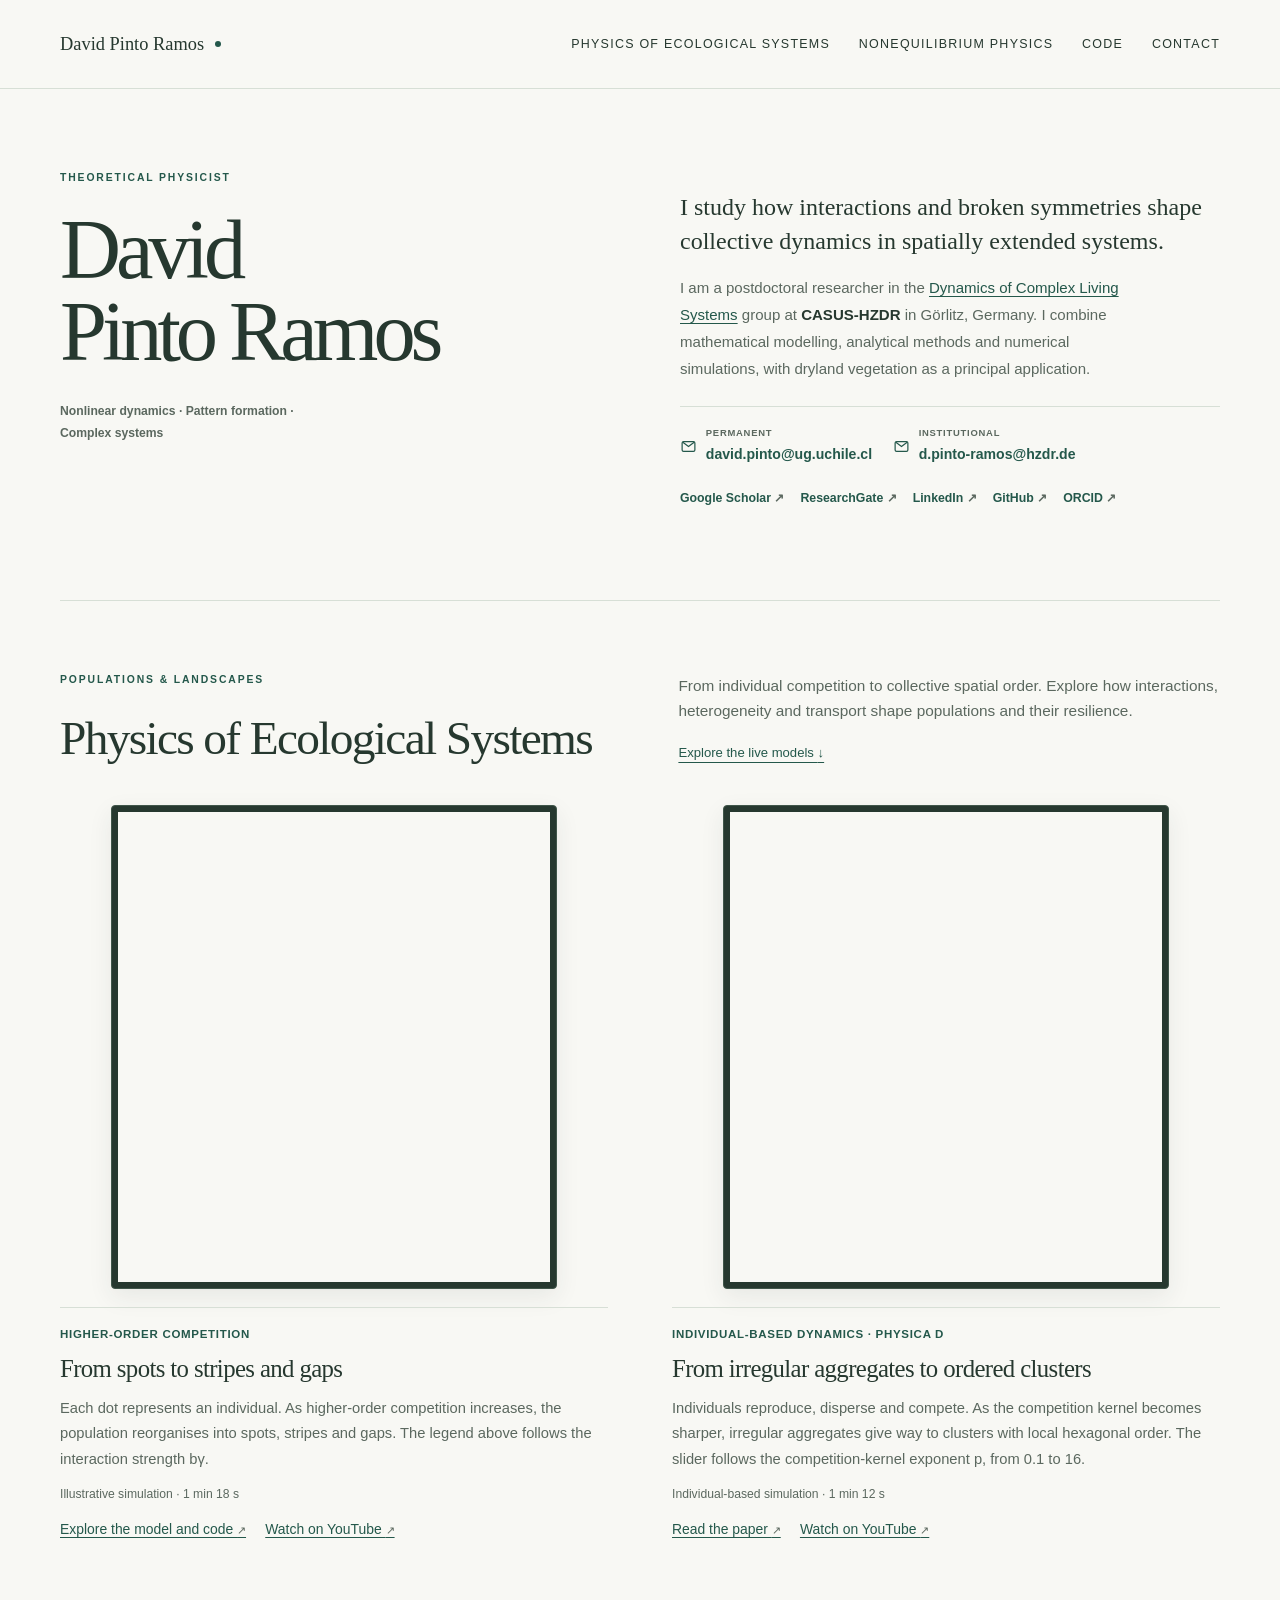
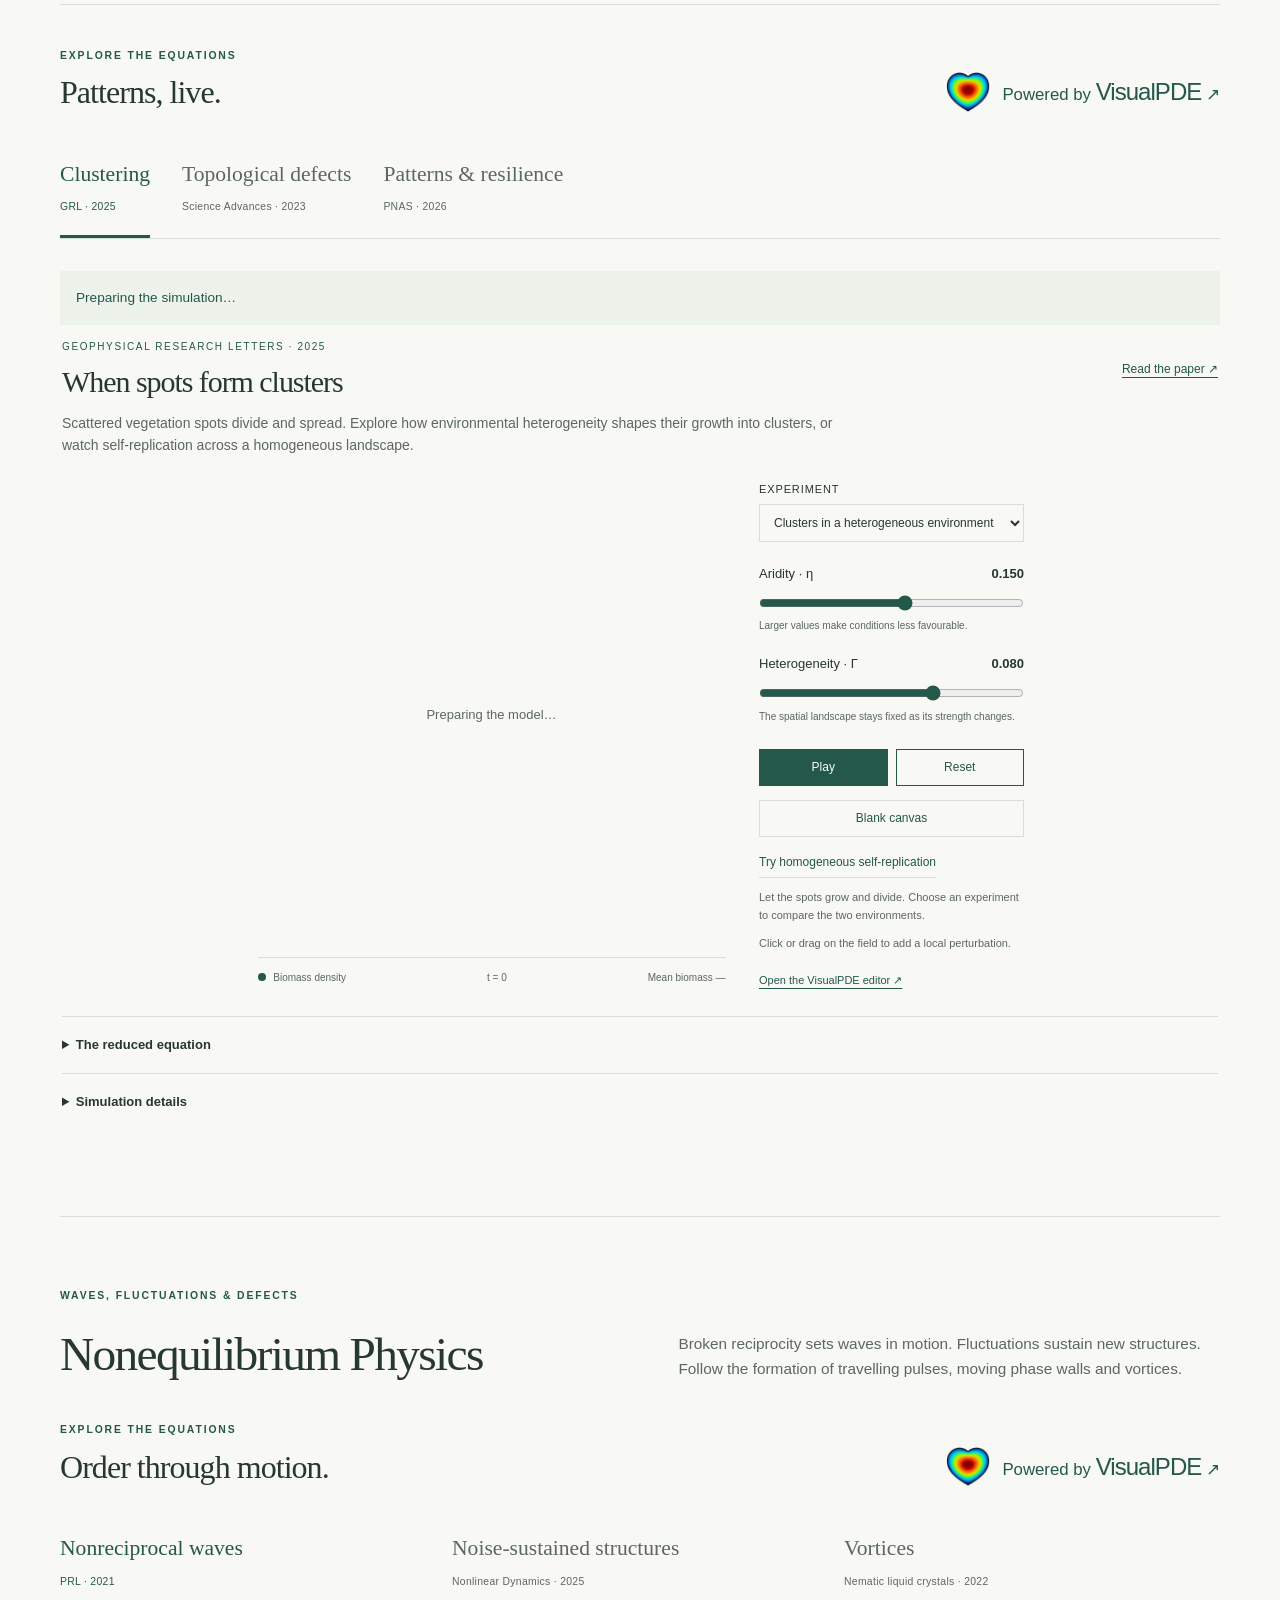
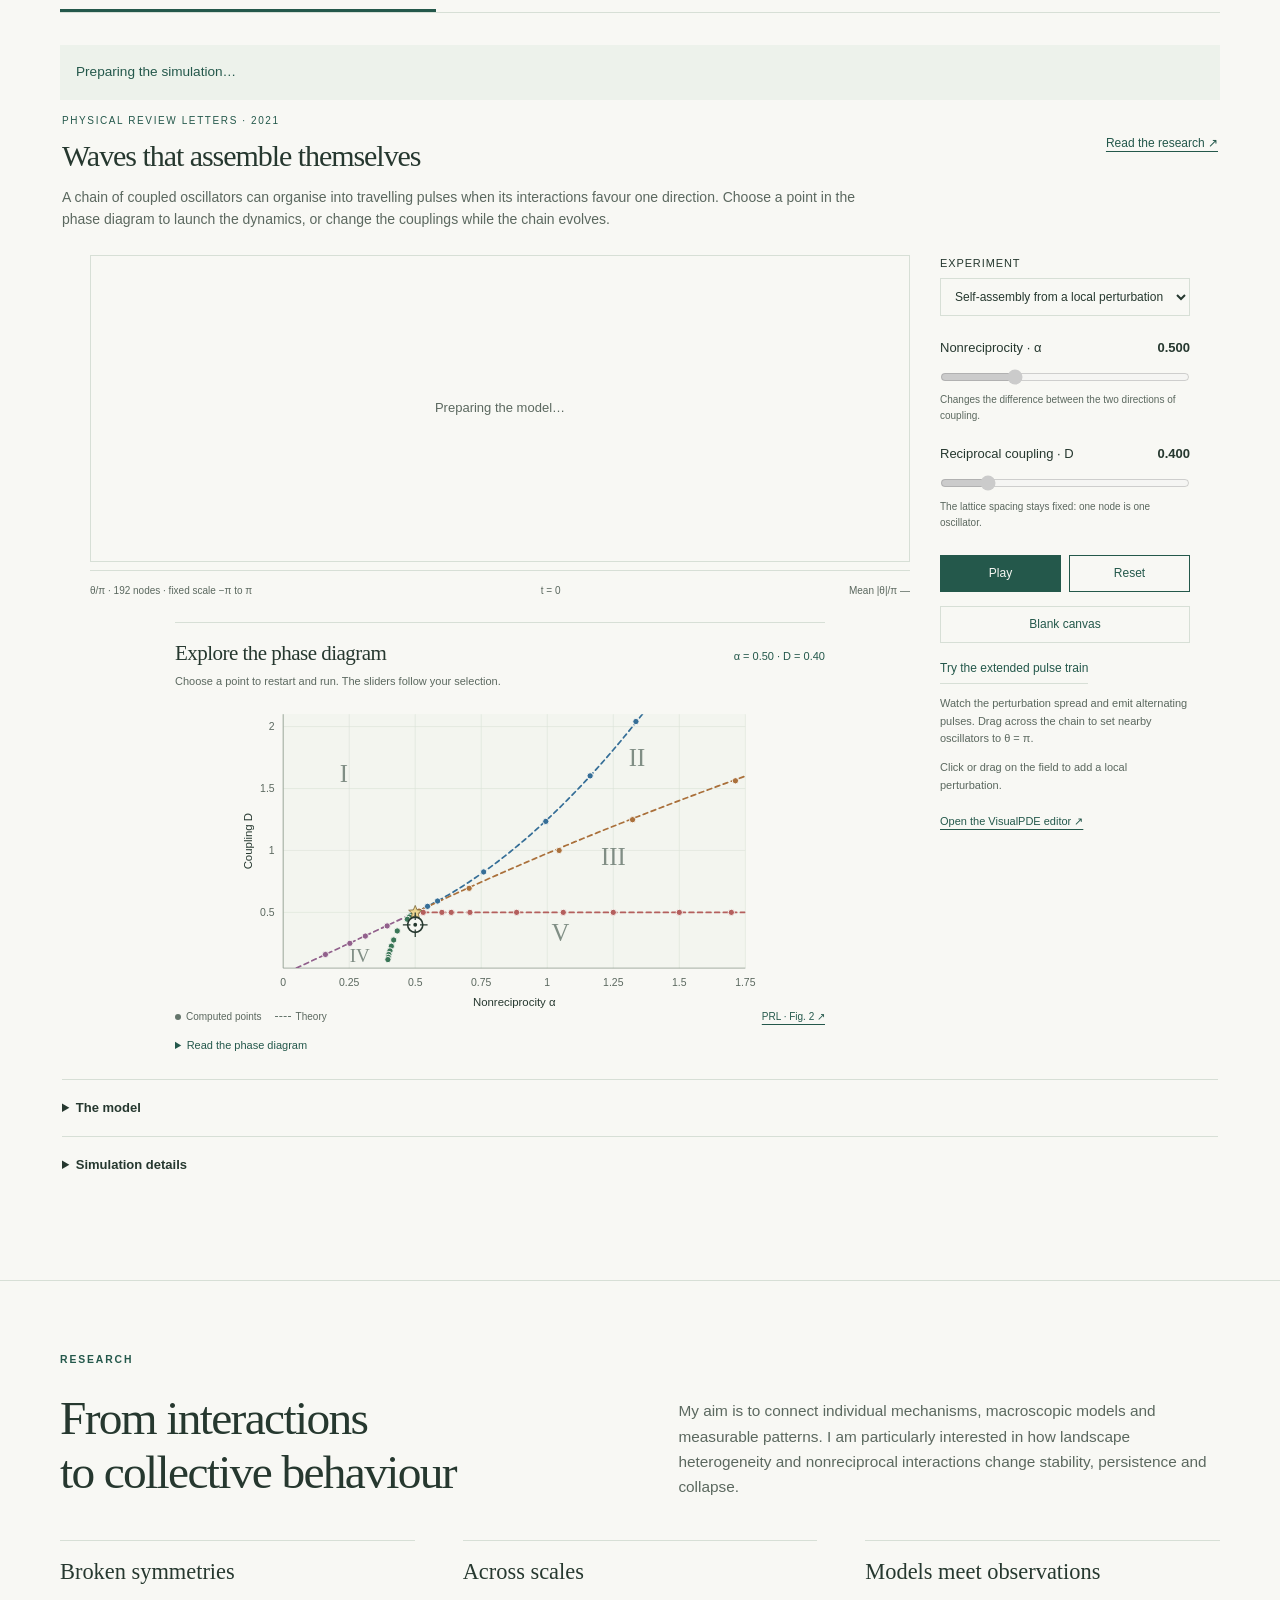
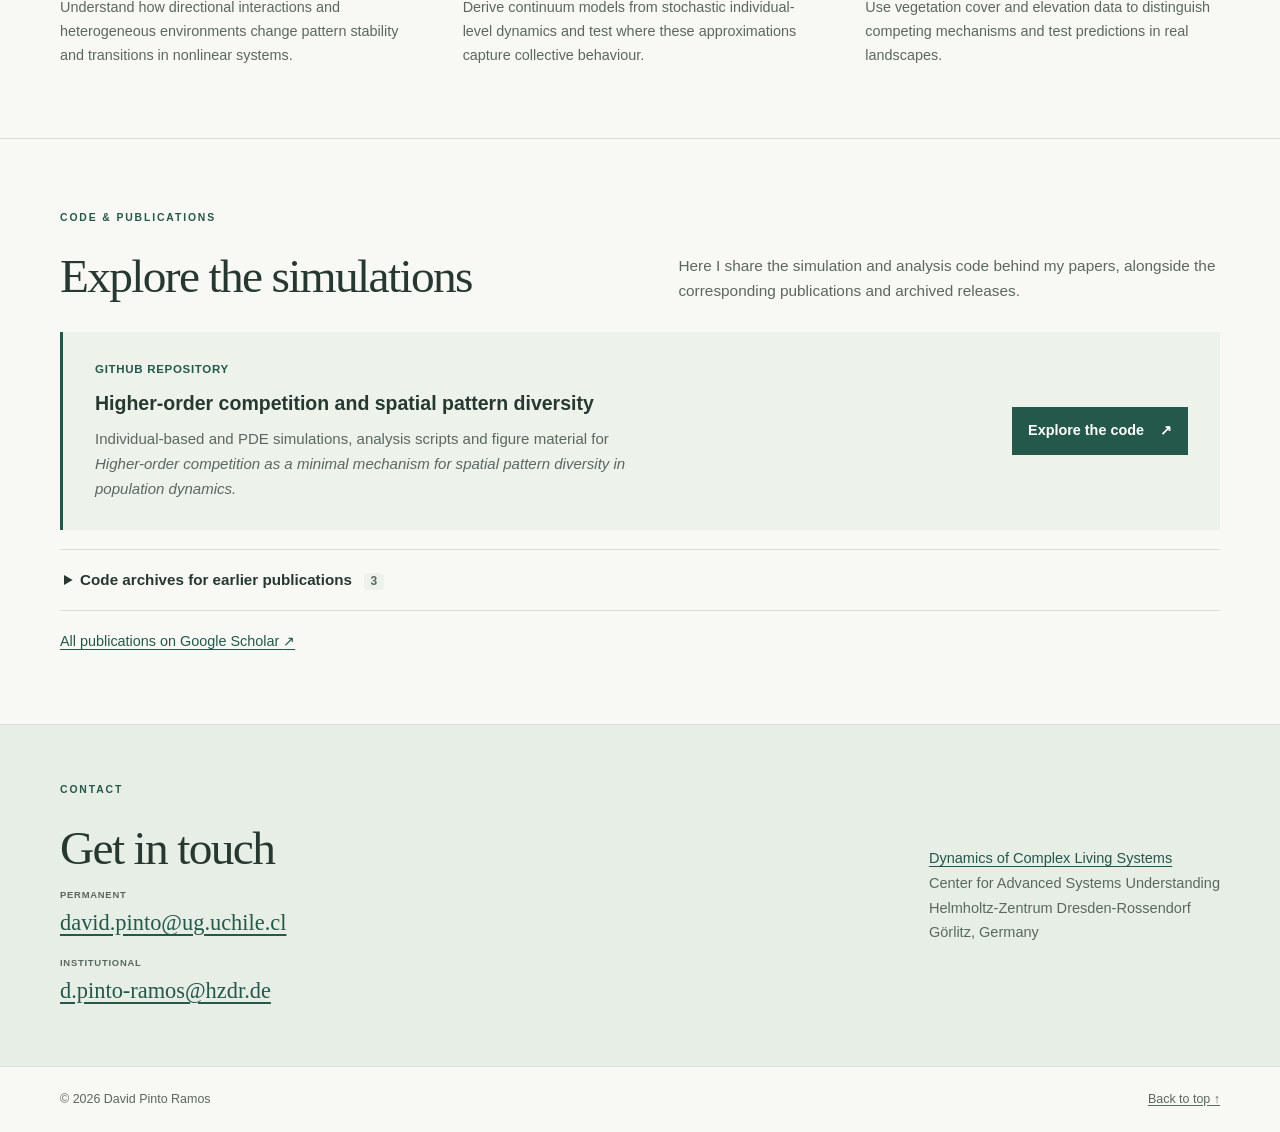
==== commit 29c0b6df: "Add visitor tracking with the map hidden" ====
--- a/index.html
+++ b/index.html
@@ -51,6 +51,8 @@
   <link rel="stylesheet" href="editorial.css?v=9">
   <script defer src="youtube-films.js?v=5"></script>
   <script defer src="interactive-models.js?v=13"></script>
+  <link rel="stylesheet" href="visitor-map.css">
+  <script defer src="visitor-map.js"></script>
 </head>
 <body>
   <a class="skip-link" href="#main">Skip to content</a>
@@ -246,10 +248,21 @@
             <div class="contact-item"><span class="email-label">Institutional</span><a class="contact-email" href="mailto:d.pinto-ramos@hzdr.de">d.pinto-ramos@hzdr.de</a></div>
           </div>
         </div>
-        <address><a href="https://www.casus.science/dynamics-of-complex-living-systems/">Dynamics of Complex Living Systems</a><br>Center for Advanced Systems Understanding<br>Helmholtz-Zentrum Dresden-Rossendorf<br>Görlitz, Germany</address>
+        <div class="contact-details">
+          <address><a href="https://www.casus.science/dynamics-of-complex-living-systems/">Dynamics of Complex Living Systems</a><br>Center for Advanced Systems Understanding<br>Helmholtz-Zentrum Dresden-Rossendorf<br>Görlitz, Germany</address>
+          <section class="visitor-map" id="visitors" aria-label="Visitor map" hidden>
+            <div class="visitor-map-copy">
+              <a class="visitor-map-source" href="https://mapmyvisitors.com/" target="_blank" rel="noopener">Visitors · MapMyVisitors <span aria-hidden="true">↗</span></a>
+            </div>
+            <div class="visitor-map-figure" id="visitor-map-mount"></div>
+          </section>
+        </div>
       </div>
     </section>
   </main>
-  <footer class="container site-footer"><span>© 2026 David Pinto Ramos</span><a href="#top">Back to top ↑</a></footer>
+  <footer class="container site-footer">
+    <span>© 2026 David Pinto Ramos</span>
+    <a href="#top">Back to top ↑</a>
+  </footer>
 </body>
 </html>
--- a/visitor-map.css
+++ b/visitor-map.css
@@ -0,0 +1,52 @@
+.visitor-map[hidden], .visitor-map-review[hidden] { display: none; }
+.contact-details { display: grid; gap: 1.25rem; justify-items: start; min-width: 0; }
+.contact-inner:has(.visitor-map:not([hidden])) { align-items: flex-start; }
+.visitor-map {
+  display: flex;
+  flex-direction: column;
+  width: 220px;
+  max-width: 100%;
+  margin: 0;
+  gap: .25rem;
+  scroll-margin-top: 1.5rem;
+}
+.visitor-map-copy { order: 1; text-align: center; line-height: 1.25; }
+.visitor-map-source { font-size: .6rem; color: var(--muted); text-decoration: none; }
+.visitor-map-source:hover { text-decoration: underline; }
+.visitor-map-figure { width: 100%; min-width: 0; }
+.visitor-map-figure img { display: block; width: 100%; height: auto; }
+.visitor-map-example-label { margin: .1rem 0 0; font-size: .56rem; text-align: center; color: var(--muted); }
+.visitor-map-pixel { position: absolute; width: 1px; height: 1px; overflow: hidden; pointer-events: none; opacity: 0; }
+
+/* Review controls are created only for an explicit localhost/file preview. */
+.visitor-map-review {
+  display: flex;
+  flex-wrap: wrap;
+  align-items: center;
+  justify-content: space-between;
+  gap: .75rem 1.5rem;
+  margin-block: 1.25rem;
+  padding: 1rem 1.25rem;
+  border: 1px dashed #a8b9a6;
+  border-radius: 4px;
+  background: var(--soft);
+  color: var(--ink);
+  font-size: .78rem;
+}
+.visitor-map-review p { margin: 0; }
+.visitor-map-review strong { display: block; margin-bottom: .15rem; }
+.visitor-map-review-actions { display: flex; gap: .5rem; }
+.visitor-map-review button {
+  border: 1px solid var(--green);
+  border-radius: 3px;
+  padding: .5rem .75rem;
+  color: var(--green);
+  background: transparent;
+  font: inherit;
+  cursor: pointer;
+}
+.visitor-map-review button[aria-pressed="true"] { background: var(--green); color: var(--paper); }
+.visitor-map-review button:focus-visible { outline: 2px solid var(--green); outline-offset: 3px; }
+@media (max-width: 650px) {
+  .visitor-map-review { padding: 1rem; }
+}
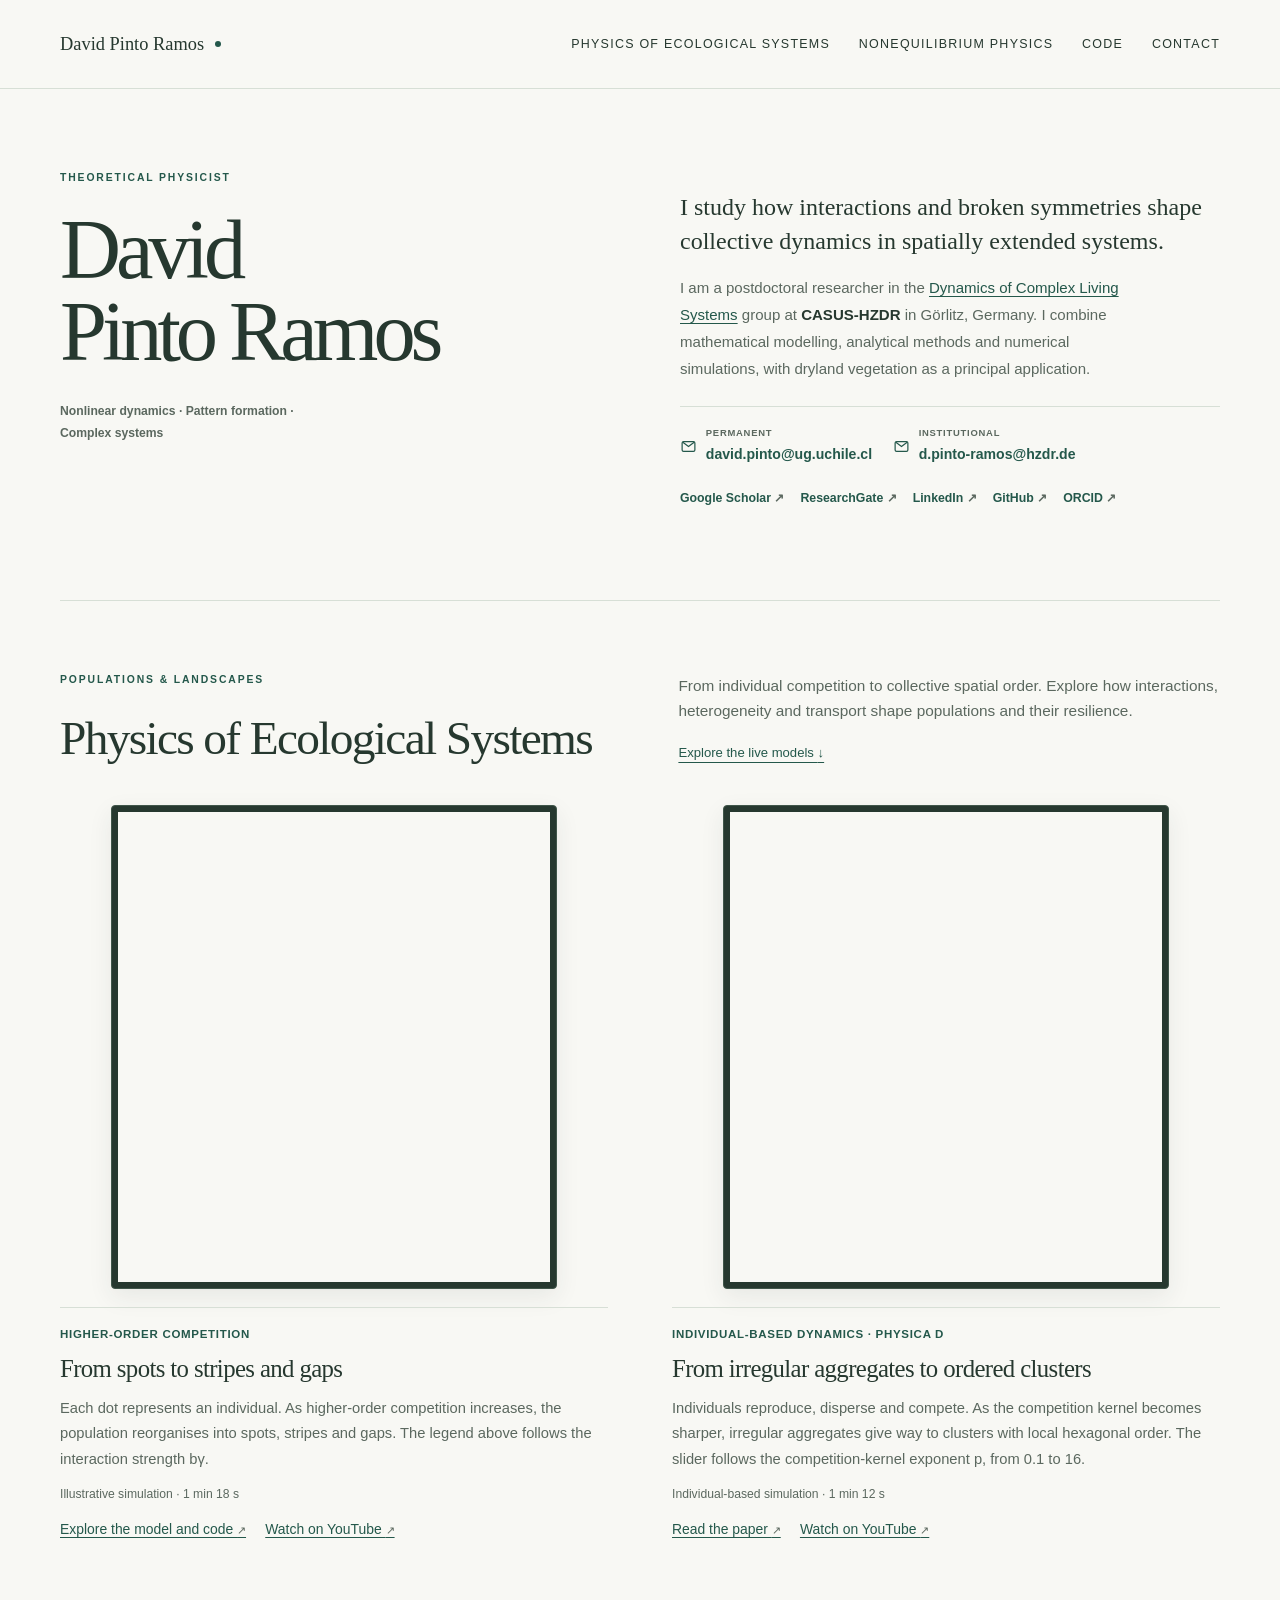
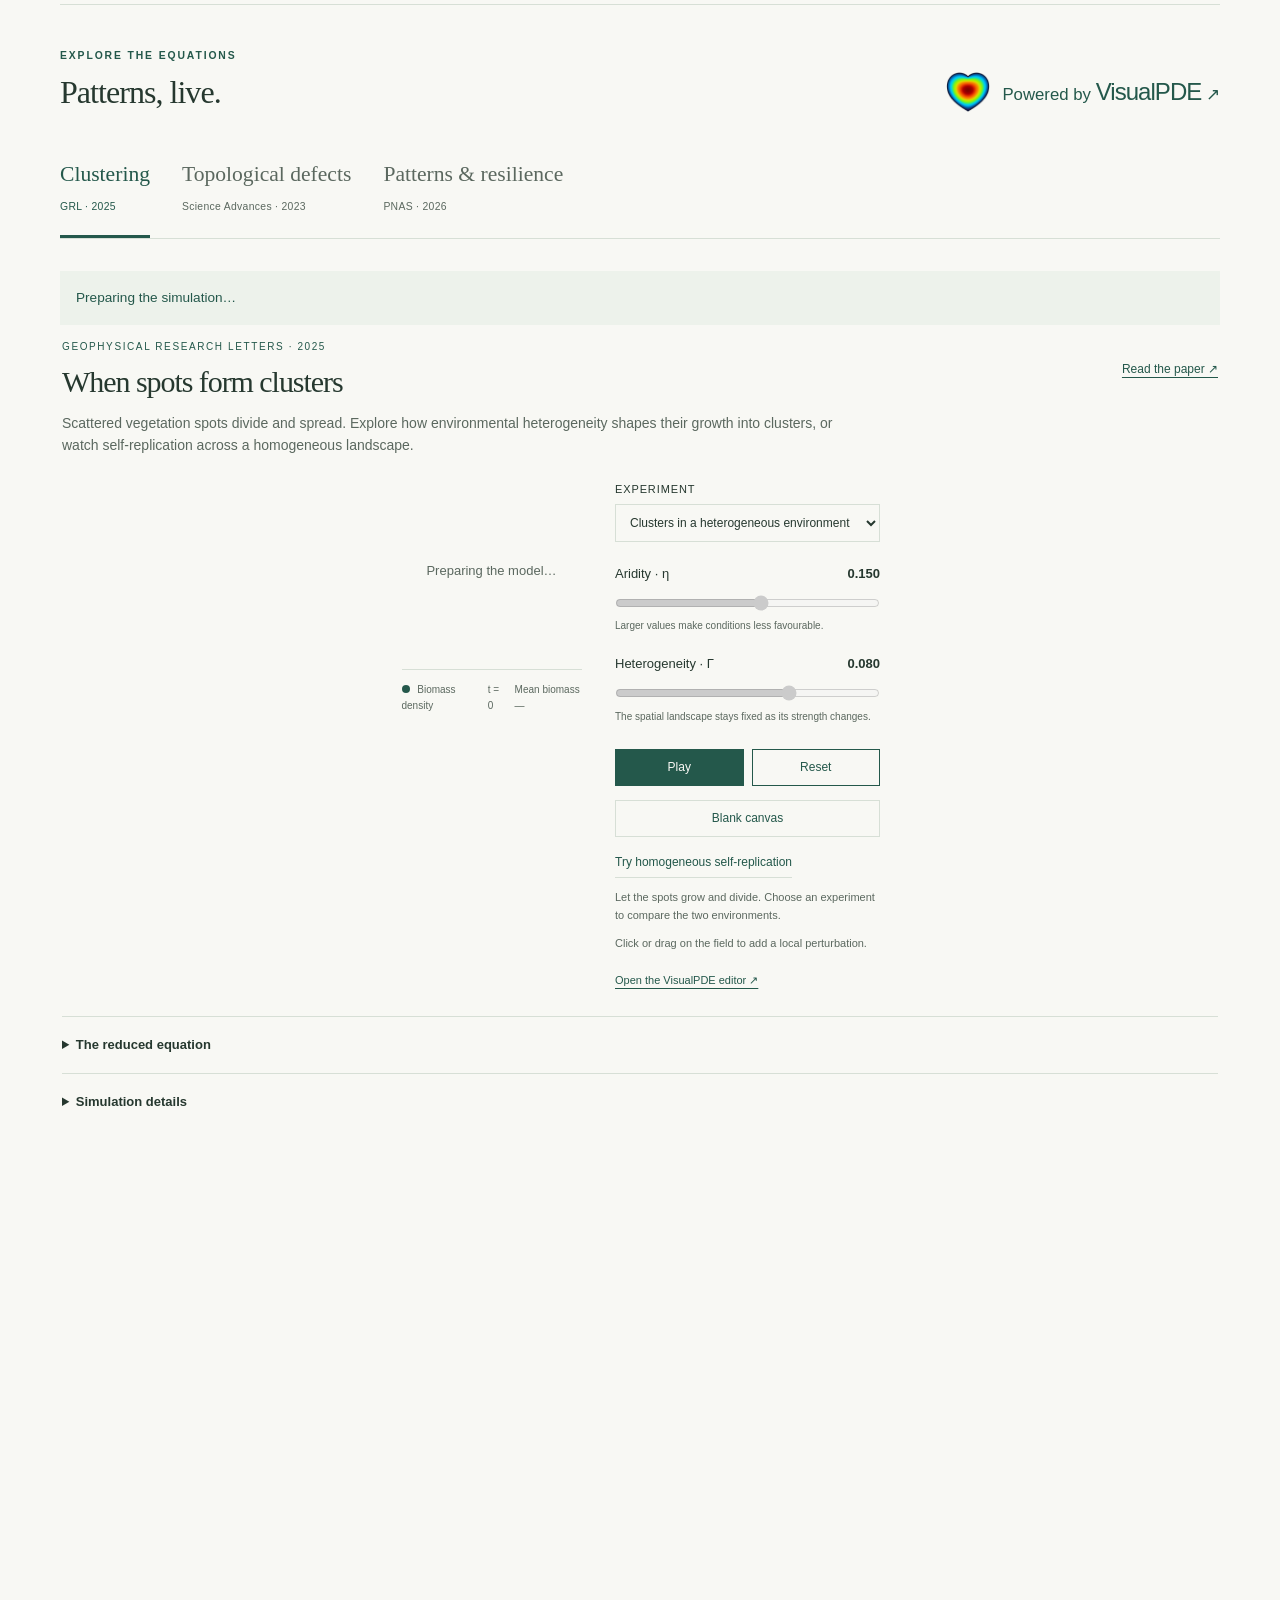
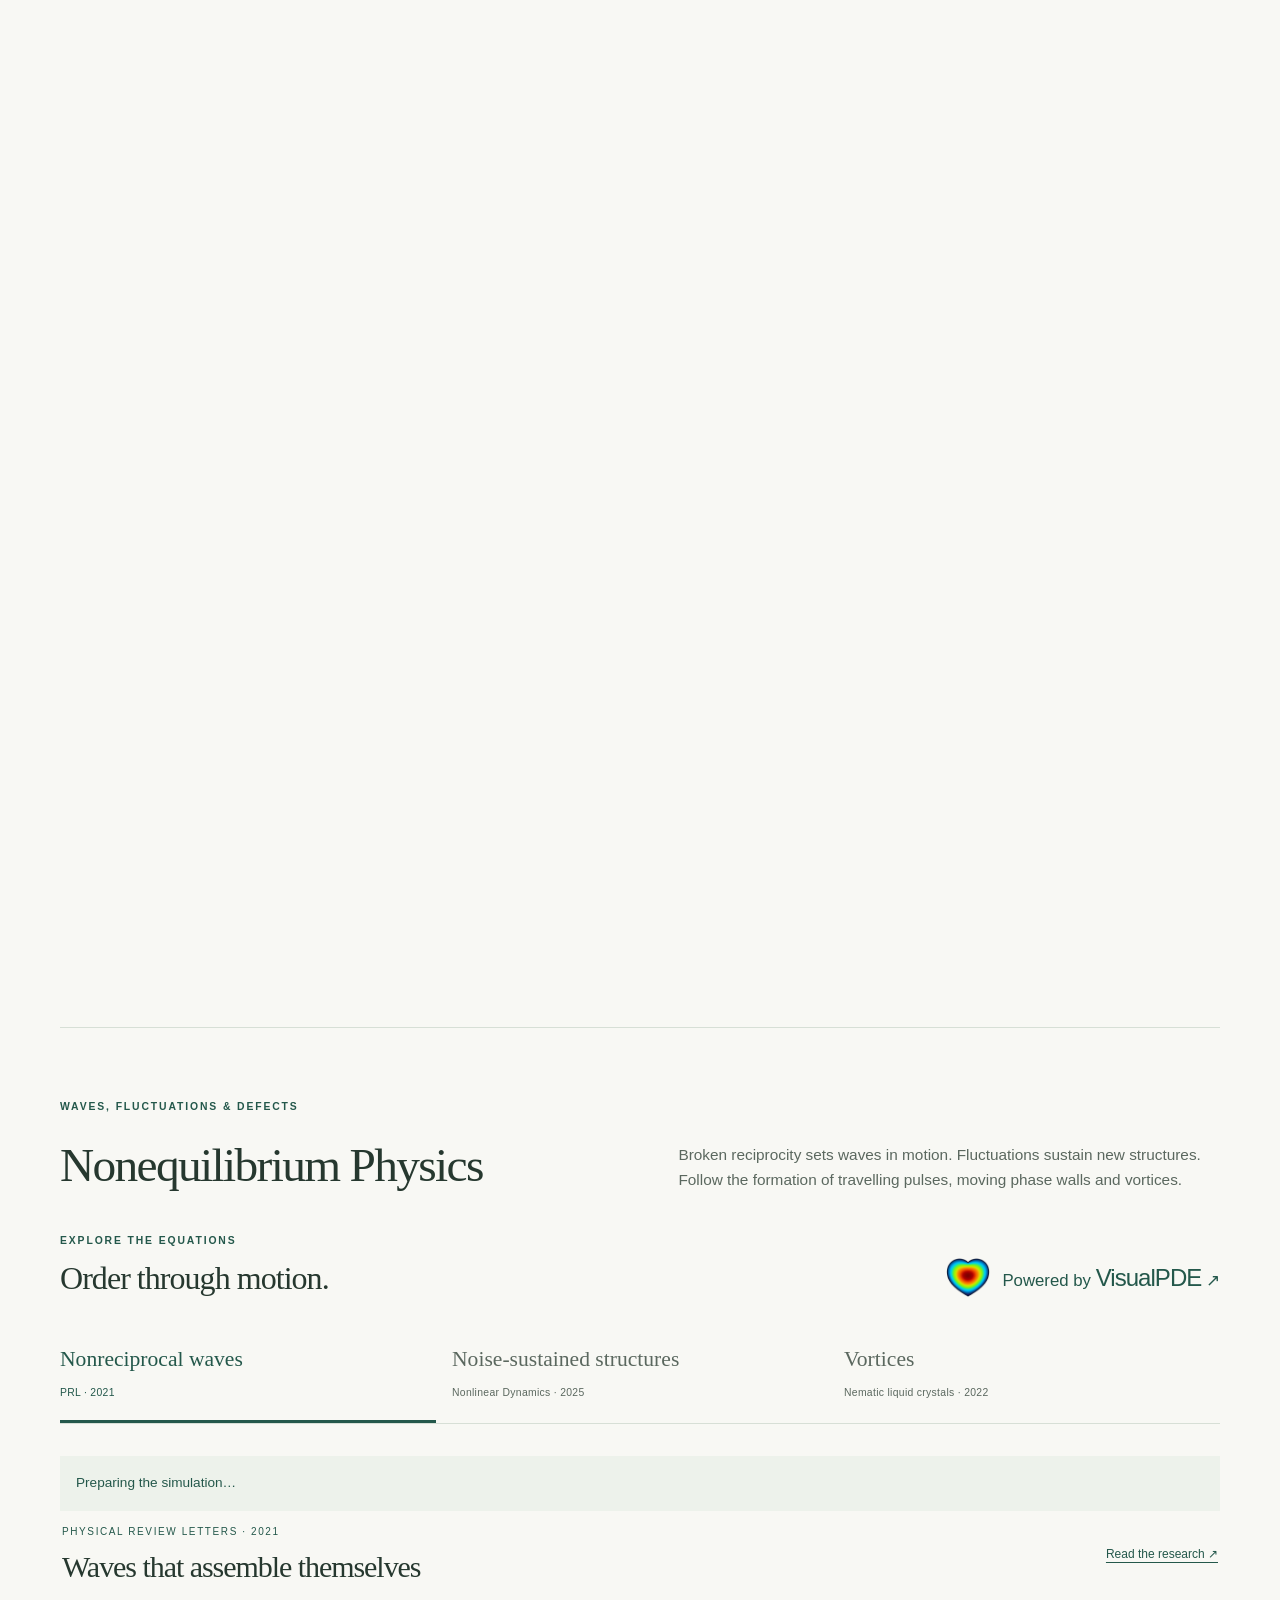
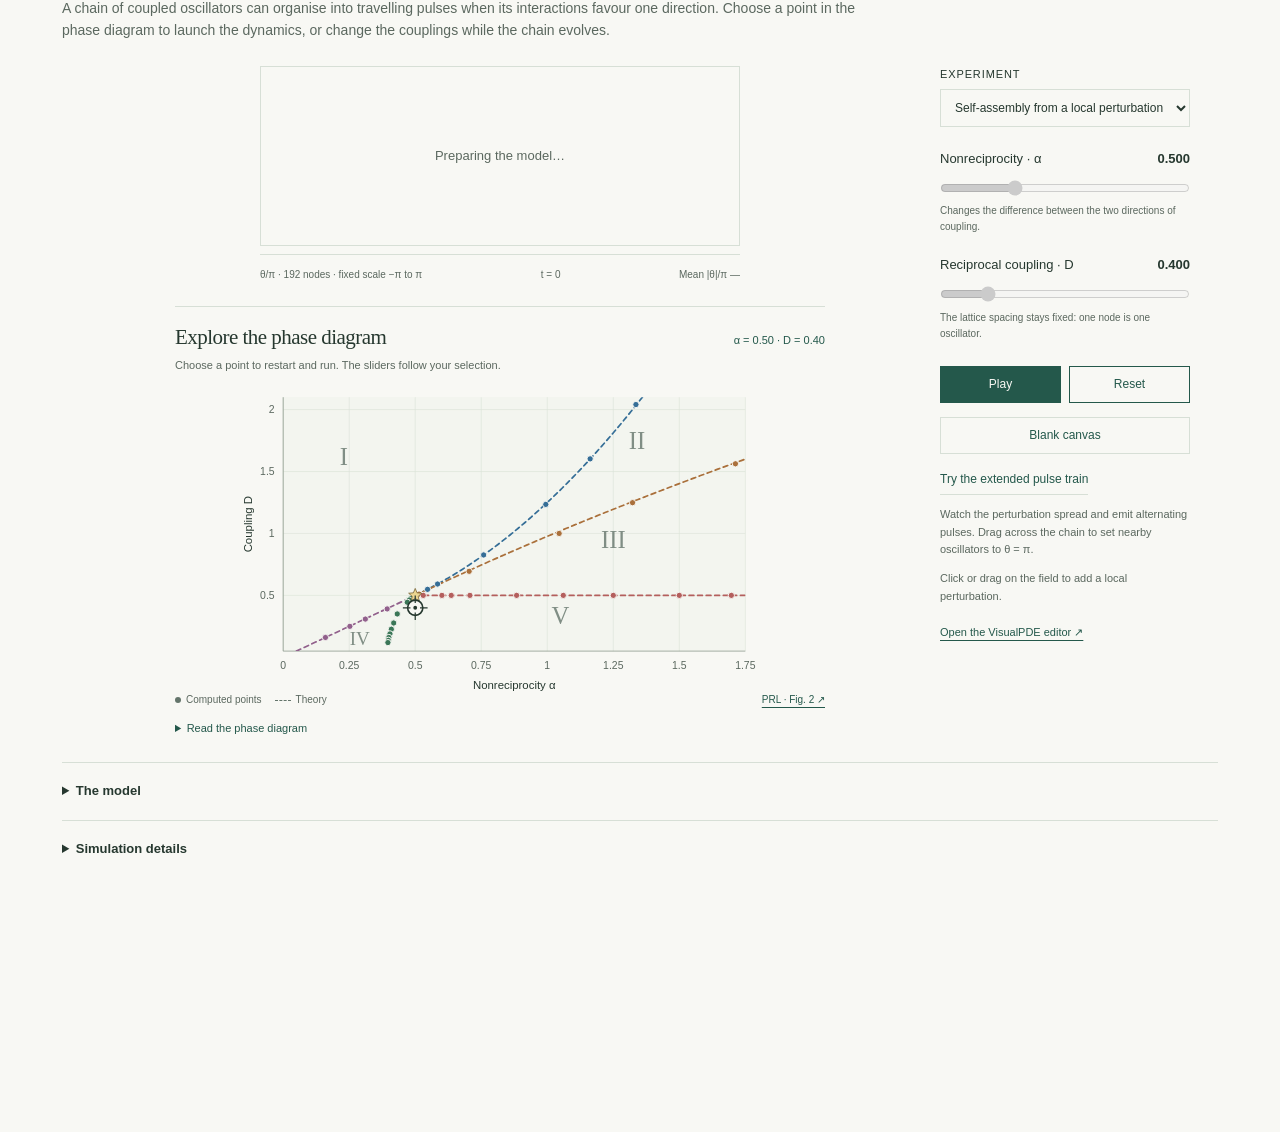
==== commit 01674ffe: "Fix simulation startup and mobile texture precision" ====
--- a/index.html
+++ b/index.html
@@ -50,7 +50,7 @@
   <link rel="stylesheet" href="styles.css">
   <link rel="stylesheet" href="editorial.css?v=9">
   <script defer src="youtube-films.js?v=5"></script>
-  <script defer src="interactive-models.js?v=13"></script>
+  <script defer src="interactive-models.js?v=14"></script>
   <link rel="stylesheet" href="visitor-map.css">
   <script defer src="visitor-map.js"></script>
 </head>
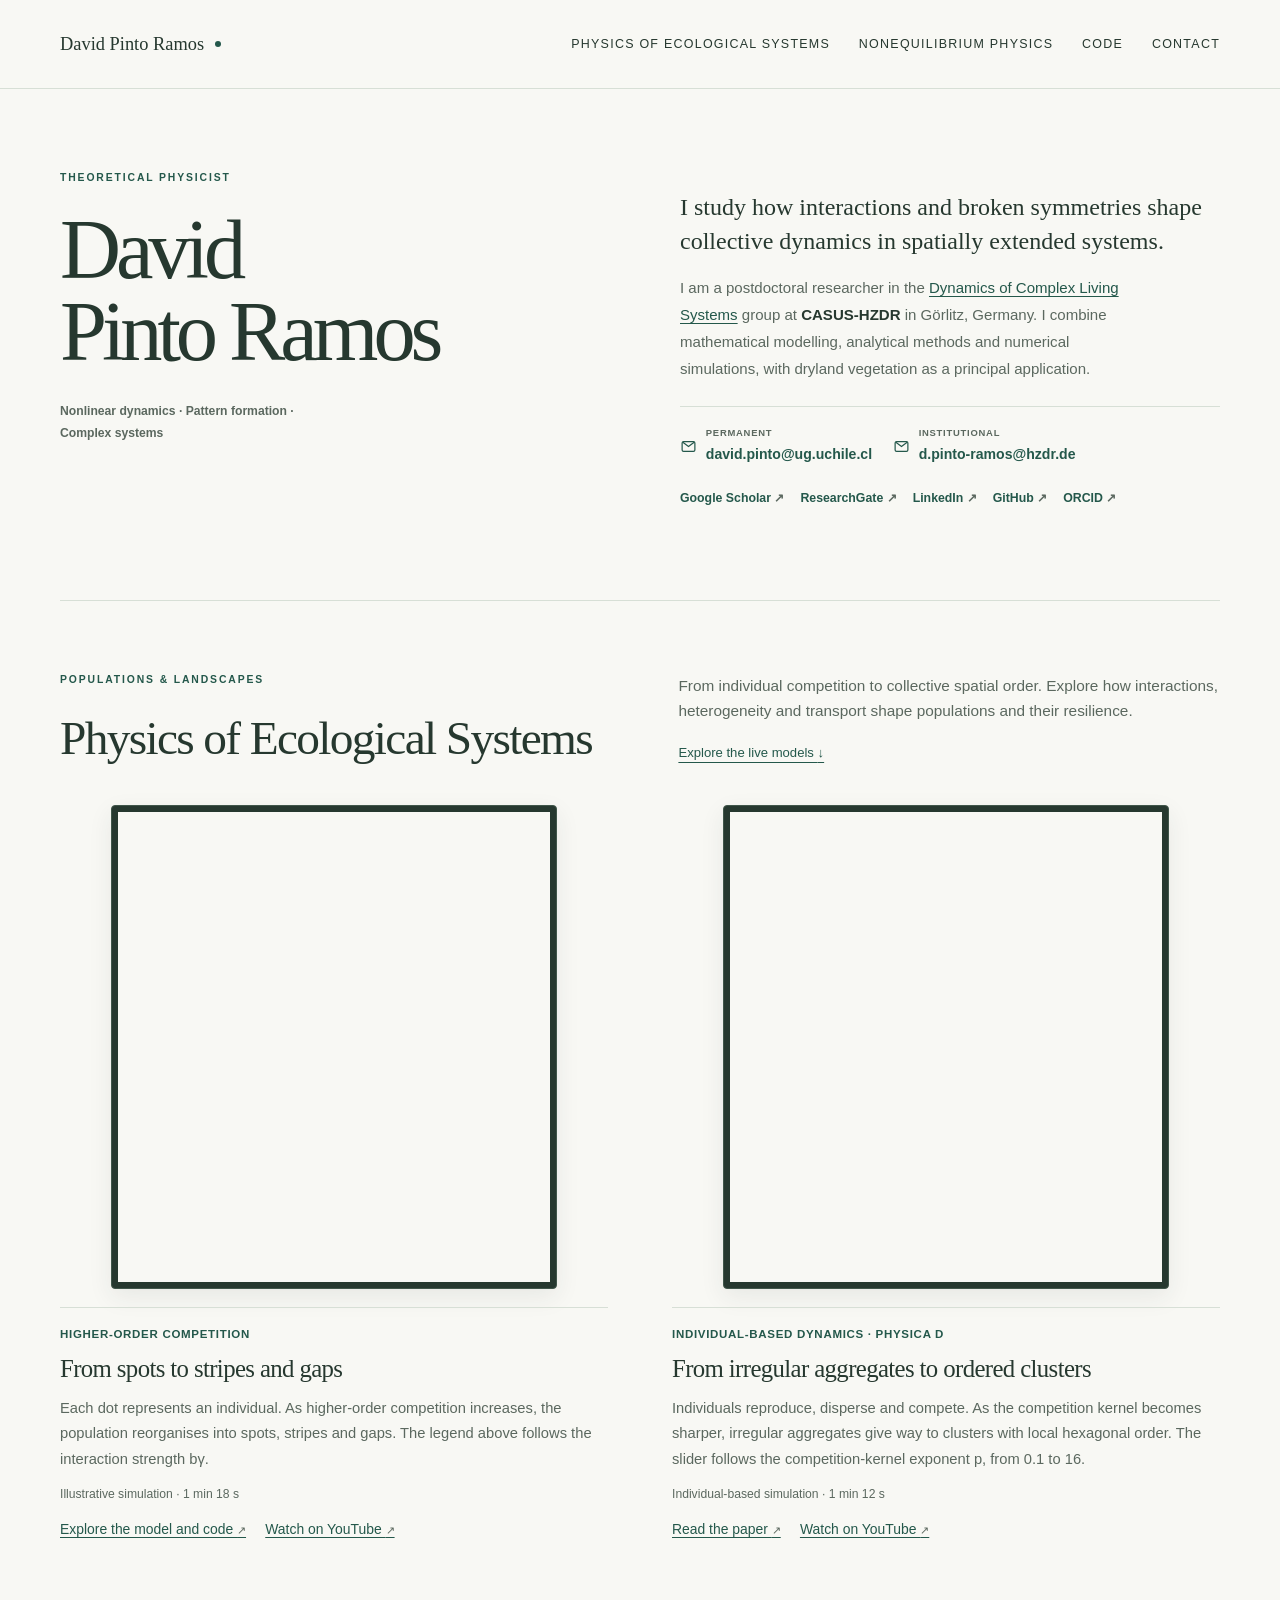
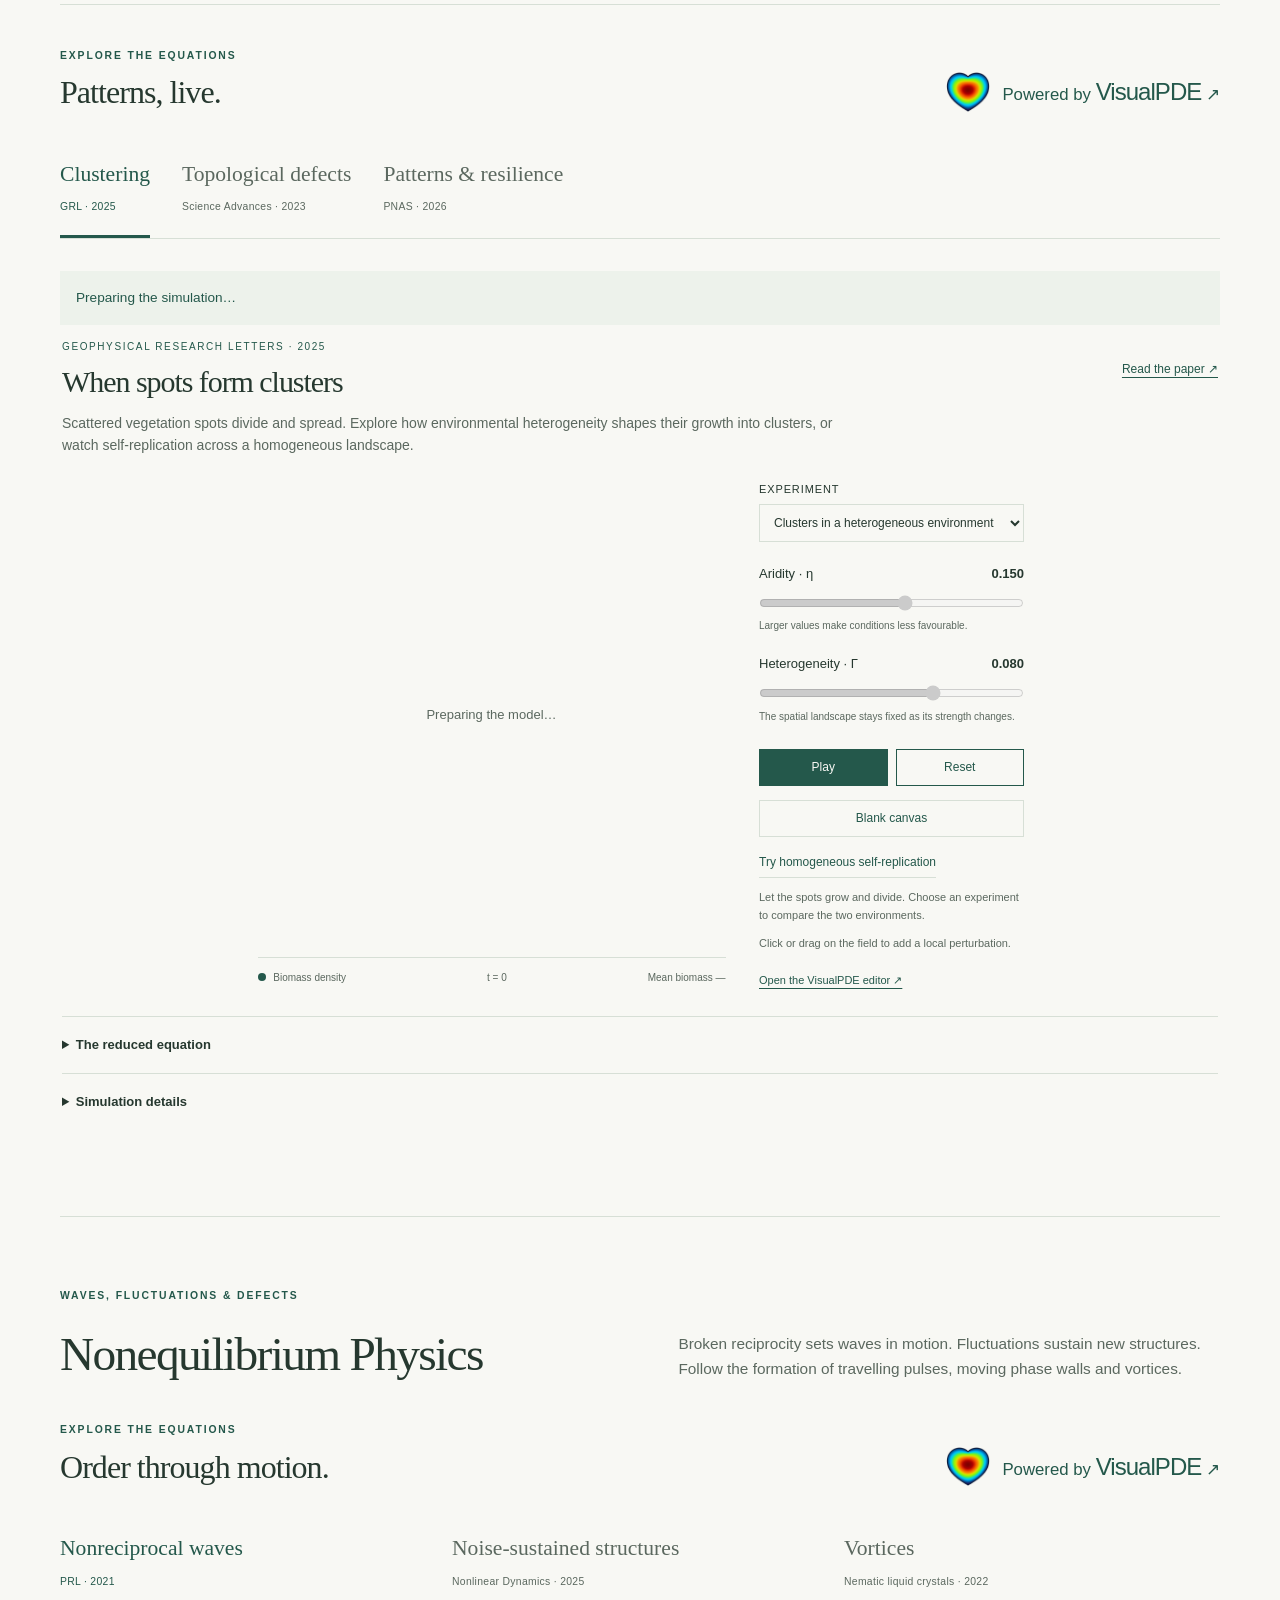
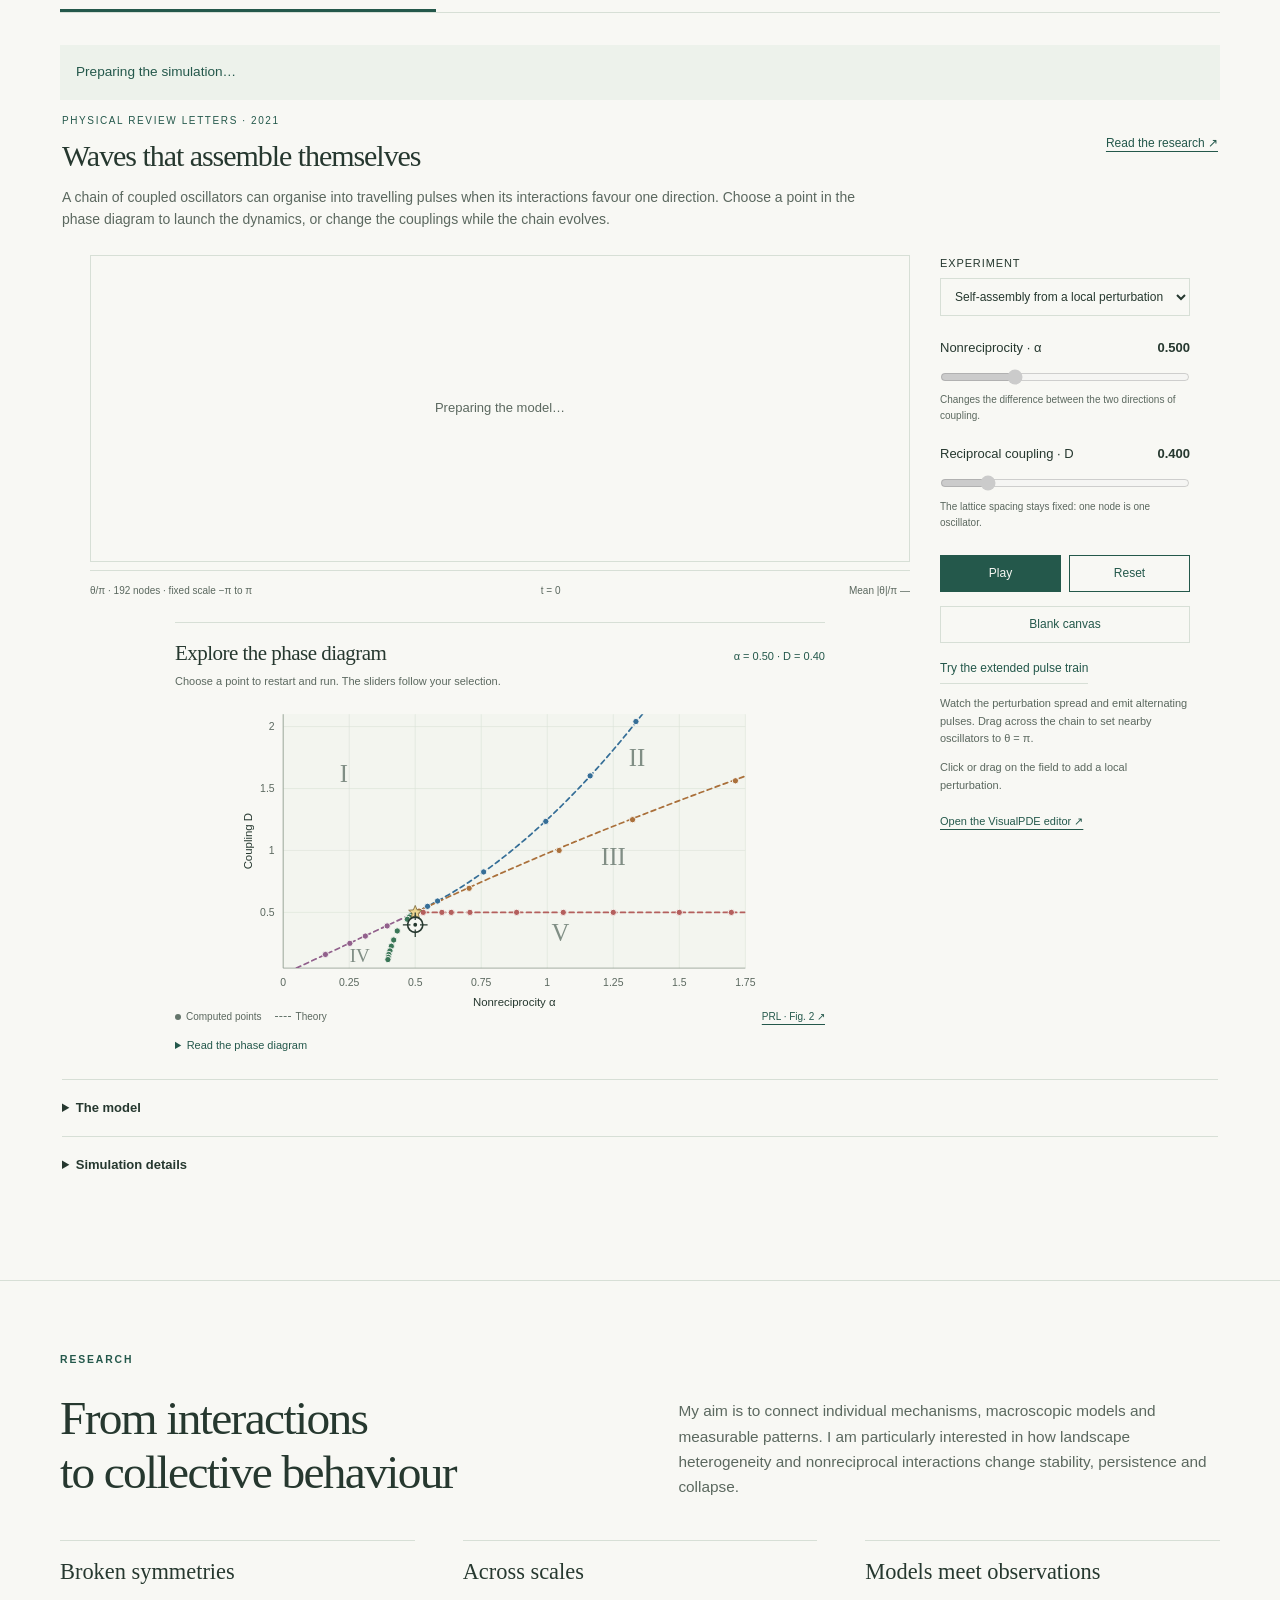
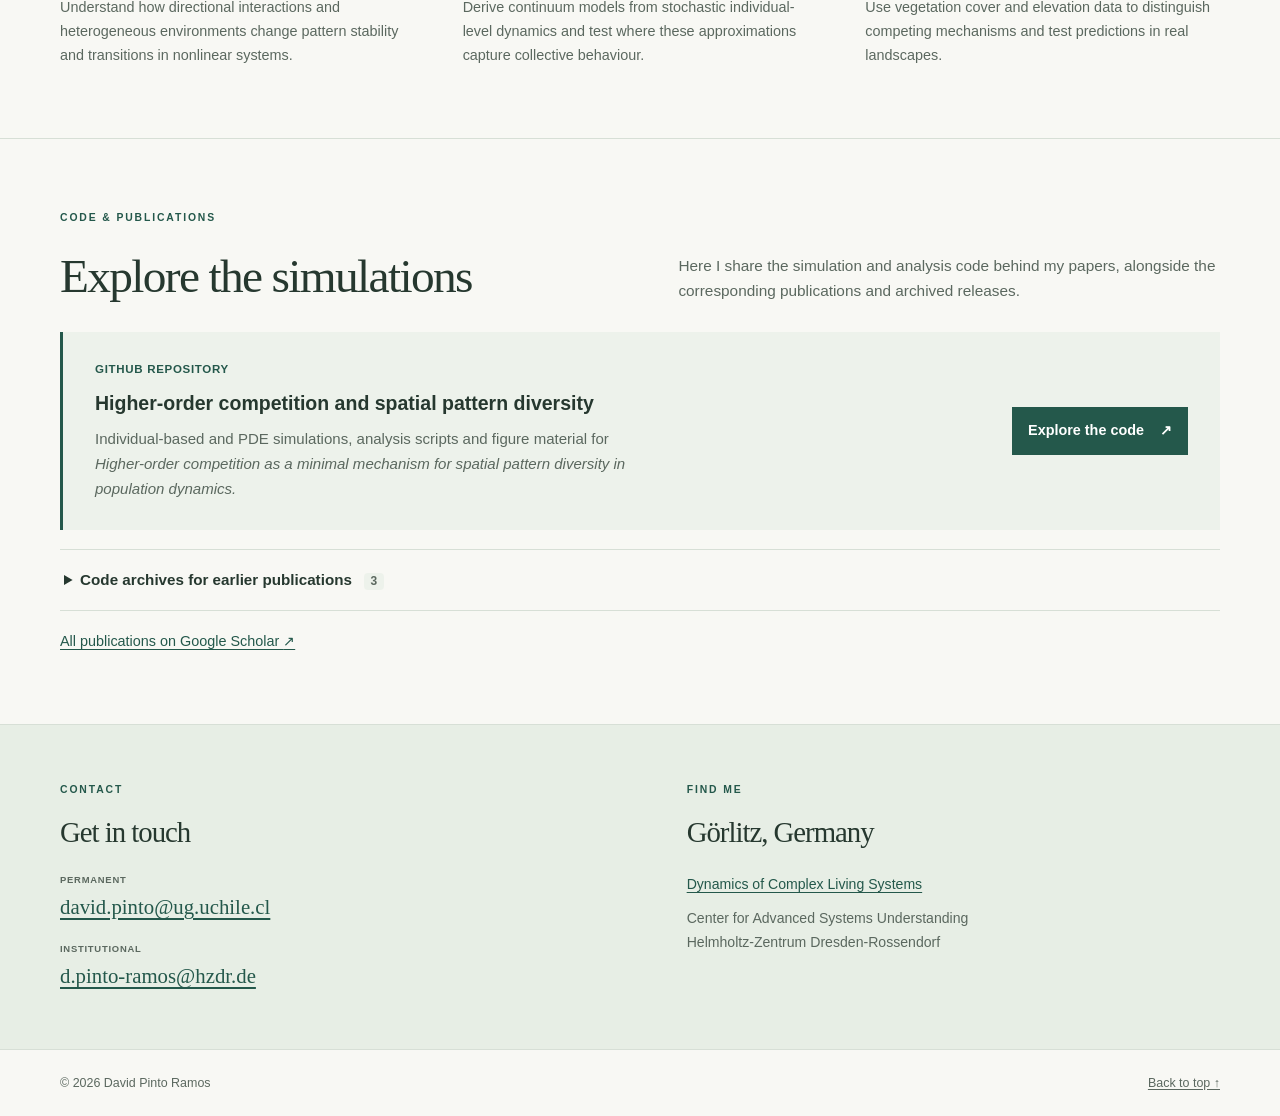
==== commit ad4376ec: "Show visitor map alongside contact and affiliation" ====
--- a/index.html
+++ b/index.html
@@ -51,8 +51,8 @@
   <link rel="stylesheet" href="editorial.css?v=9">
   <script defer src="youtube-films.js?v=5"></script>
   <script defer src="interactive-models.js?v=14"></script>
-  <link rel="stylesheet" href="visitor-map.css">
-  <script defer src="visitor-map.js"></script>
+  <link rel="stylesheet" href="visitor-map.css?v=2">
+  <script defer src="visitor-map.js?v=3"></script>
 </head>
 <body>
   <a class="skip-link" href="#main">Skip to content</a>
@@ -241,22 +241,26 @@
     <!-- CONTACT: both email addresses are also visible in the introduction. -->
     <section class="contact-section" id="contact" aria-labelledby="contact-title">
       <div class="container contact-inner">
-        <div>
+        <div class="contact-column contact-primary">
           <p class="eyebrow">Contact</p><h2 id="contact-title">Get in touch</h2>
           <div class="contact-emails">
             <div class="contact-item"><span class="email-label">Permanent</span><a class="contact-email" href="mailto:david.pinto@ug.uchile.cl">david.pinto@ug.uchile.cl</a></div>
             <div class="contact-item"><span class="email-label">Institutional</span><a class="contact-email" href="mailto:d.pinto-ramos@hzdr.de">d.pinto-ramos@hzdr.de</a></div>
           </div>
         </div>
-        <div class="contact-details">
-          <address><a href="https://www.casus.science/dynamics-of-complex-living-systems/">Dynamics of Complex Living Systems</a><br>Center for Advanced Systems Understanding<br>Helmholtz-Zentrum Dresden-Rossendorf<br>Görlitz, Germany</address>
-          <section class="visitor-map" id="visitors" aria-label="Visitor map" hidden>
-            <div class="visitor-map-copy">
-              <a class="visitor-map-source" href="https://mapmyvisitors.com/" target="_blank" rel="noopener">Visitors · MapMyVisitors <span aria-hidden="true">↗</span></a>
-            </div>
-            <div class="visitor-map-figure" id="visitor-map-mount"></div>
-          </section>
-        </div>
+        <div class="contact-column contact-details">
+          <p class="eyebrow">Find me</p>
+          <h3 class="contact-heading">Görlitz, Germany</h3>
+          <address><a href="https://www.casus.science/dynamics-of-complex-living-systems/">Dynamics of Complex Living Systems</a><span>Center for Advanced Systems Understanding</span><span>Helmholtz-Zentrum Dresden-Rossendorf</span></address>
+        </div>
+        <section class="contact-column visitor-map" id="visitors" aria-labelledby="visitors-title" hidden>
+          <p class="eyebrow">Visitors</p>
+          <h3 class="contact-heading" id="visitors-title">Thanks for visiting</h3>
+          <div class="visitor-map-figure" id="visitor-map-mount"></div>
+          <div class="visitor-map-copy">
+            <a class="visitor-map-source" href="https://mapmyvisitors.com/web/1c8wo" target="_blank" rel="noopener">Visitors around the world · MapMyVisitors <span aria-hidden="true">↗</span></a>
+          </div>
+        </section>
       </div>
     </section>
   </main>
--- a/visitor-map.css
+++ b/visitor-map.css
@@ -1,52 +1,55 @@
-.visitor-map[hidden], .visitor-map-review[hidden] { display: none; }
-.contact-details { display: grid; gap: 1.25rem; justify-items: start; min-width: 0; }
-.contact-inner:has(.visitor-map:not([hidden])) { align-items: flex-start; }
+.visitor-map[hidden] { display: none; }
+
+.contact-inner {
+  display: grid;
+  grid-template-columns: minmax(0, 1.1fr) minmax(0, 1fr);
+  align-items: start;
+  gap: 2.5rem;
+}
+.contact-column { min-width: 0; }
+.contact-column .eyebrow { margin: 0 0 1rem; }
+.contact-inner h2, .contact-heading {
+  margin: 0 0 1.5rem;
+  font-family: Georgia, "Times New Roman", serif;
+  font-size: clamp(1.65rem, 2.25vw, 2rem);
+  font-weight: 400;
+  line-height: 1.2;
+  letter-spacing: -.035em;
+}
+.contact-emails { gap: 1.15rem; }
+.contact-email { font-size: clamp(1.05rem, 1.65vw, 1.3rem); }
+.contact-details address { font-size: .88rem; line-height: 1.7; }
+.contact-details address a { display: inline-block; margin-bottom: .6rem; }
+.contact-details address span { display: block; }
+
 .visitor-map {
-  display: flex;
-  flex-direction: column;
-  width: 220px;
-  max-width: 100%;
+  width: 100%;
+  max-width: 320px;
   margin: 0;
-  gap: .25rem;
   scroll-margin-top: 1.5rem;
 }
-.visitor-map-copy { order: 1; text-align: center; line-height: 1.25; }
-.visitor-map-source { font-size: .6rem; color: var(--muted); text-decoration: none; }
-.visitor-map-source:hover { text-decoration: underline; }
+.visitor-map .contact-heading { margin-bottom: 1.25rem; }
 .visitor-map-figure { width: 100%; min-width: 0; }
 .visitor-map-figure img { display: block; width: 100%; height: auto; }
-.visitor-map-example-label { margin: .1rem 0 0; font-size: .56rem; text-align: center; color: var(--muted); }
+.visitor-map-figure > a { display: block; }
+.visitor-map-copy { margin-top: .75rem; text-align: center; line-height: 1.4; }
+.visitor-map-source { font-size: .61rem; color: var(--muted); text-decoration: none; }
+.visitor-map-source:hover { text-decoration: underline; }
 .visitor-map-pixel { position: absolute; width: 1px; height: 1px; overflow: hidden; pointer-events: none; opacity: 0; }
 
-/* Review controls are created only for an explicit localhost/file preview. */
-.visitor-map-review {
-  display: flex;
-  flex-wrap: wrap;
-  align-items: center;
-  justify-content: space-between;
-  gap: .75rem 1.5rem;
-  margin-block: 1.25rem;
-  padding: 1rem 1.25rem;
-  border: 1px dashed #a8b9a6;
-  border-radius: 4px;
-  background: var(--soft);
-  color: var(--ink);
-  font-size: .78rem;
+@media (min-width: 1000px) {
+  .contact-inner:has(.visitor-map:not([hidden])) {
+    grid-template-columns: minmax(0, 1.1fr) minmax(0, 1fr) minmax(0, 1fr);
+    gap: clamp(2rem, 4vw, 3.5rem);
+  }
 }
-.visitor-map-review p { margin: 0; }
-.visitor-map-review strong { display: block; margin-bottom: .15rem; }
-.visitor-map-review-actions { display: flex; gap: .5rem; }
-.visitor-map-review button {
-  border: 1px solid var(--green);
-  border-radius: 3px;
-  padding: .5rem .75rem;
-  color: var(--green);
-  background: transparent;
-  font: inherit;
-  cursor: pointer;
+@media (min-width: 651px) and (max-width: 999px) {
+  .visitor-map { grid-column: 1 / -1; }
 }
-.visitor-map-review button[aria-pressed="true"] { background: var(--green); color: var(--paper); }
-.visitor-map-review button:focus-visible { outline: 2px solid var(--green); outline-offset: 3px; }
 @media (max-width: 650px) {
-  .visitor-map-review { padding: 1rem; }
+  .contact-inner { grid-template-columns: minmax(0, 1fr); gap: 2rem; }
+  .contact-details, .visitor-map { border-top: 1px solid #cddacb; padding-top: 1.75rem; }
+  .contact-inner h2, .contact-heading { font-size: 1.85rem; margin-bottom: 1.15rem; }
+  .contact-email { font-size: clamp(1.05rem, 5vw, 1.3rem); }
+  .visitor-map { max-width: 320px; }
 }
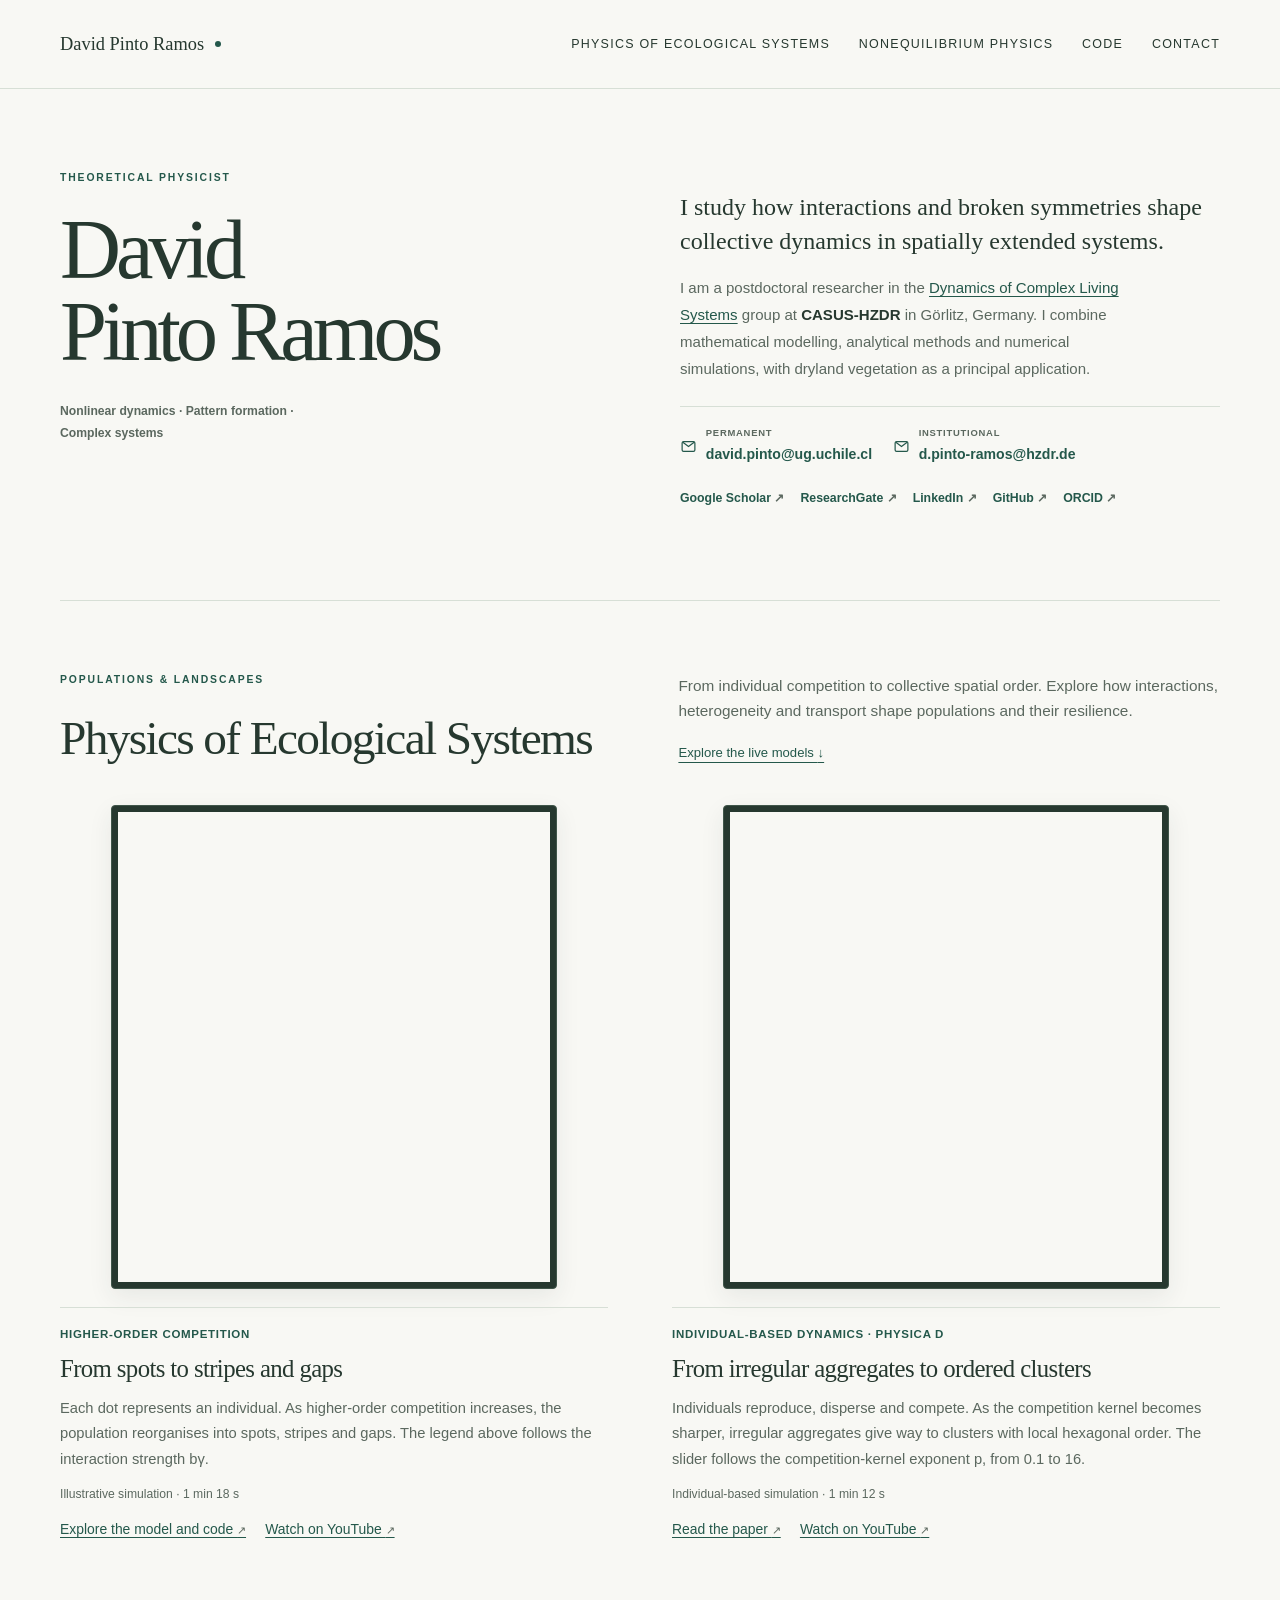
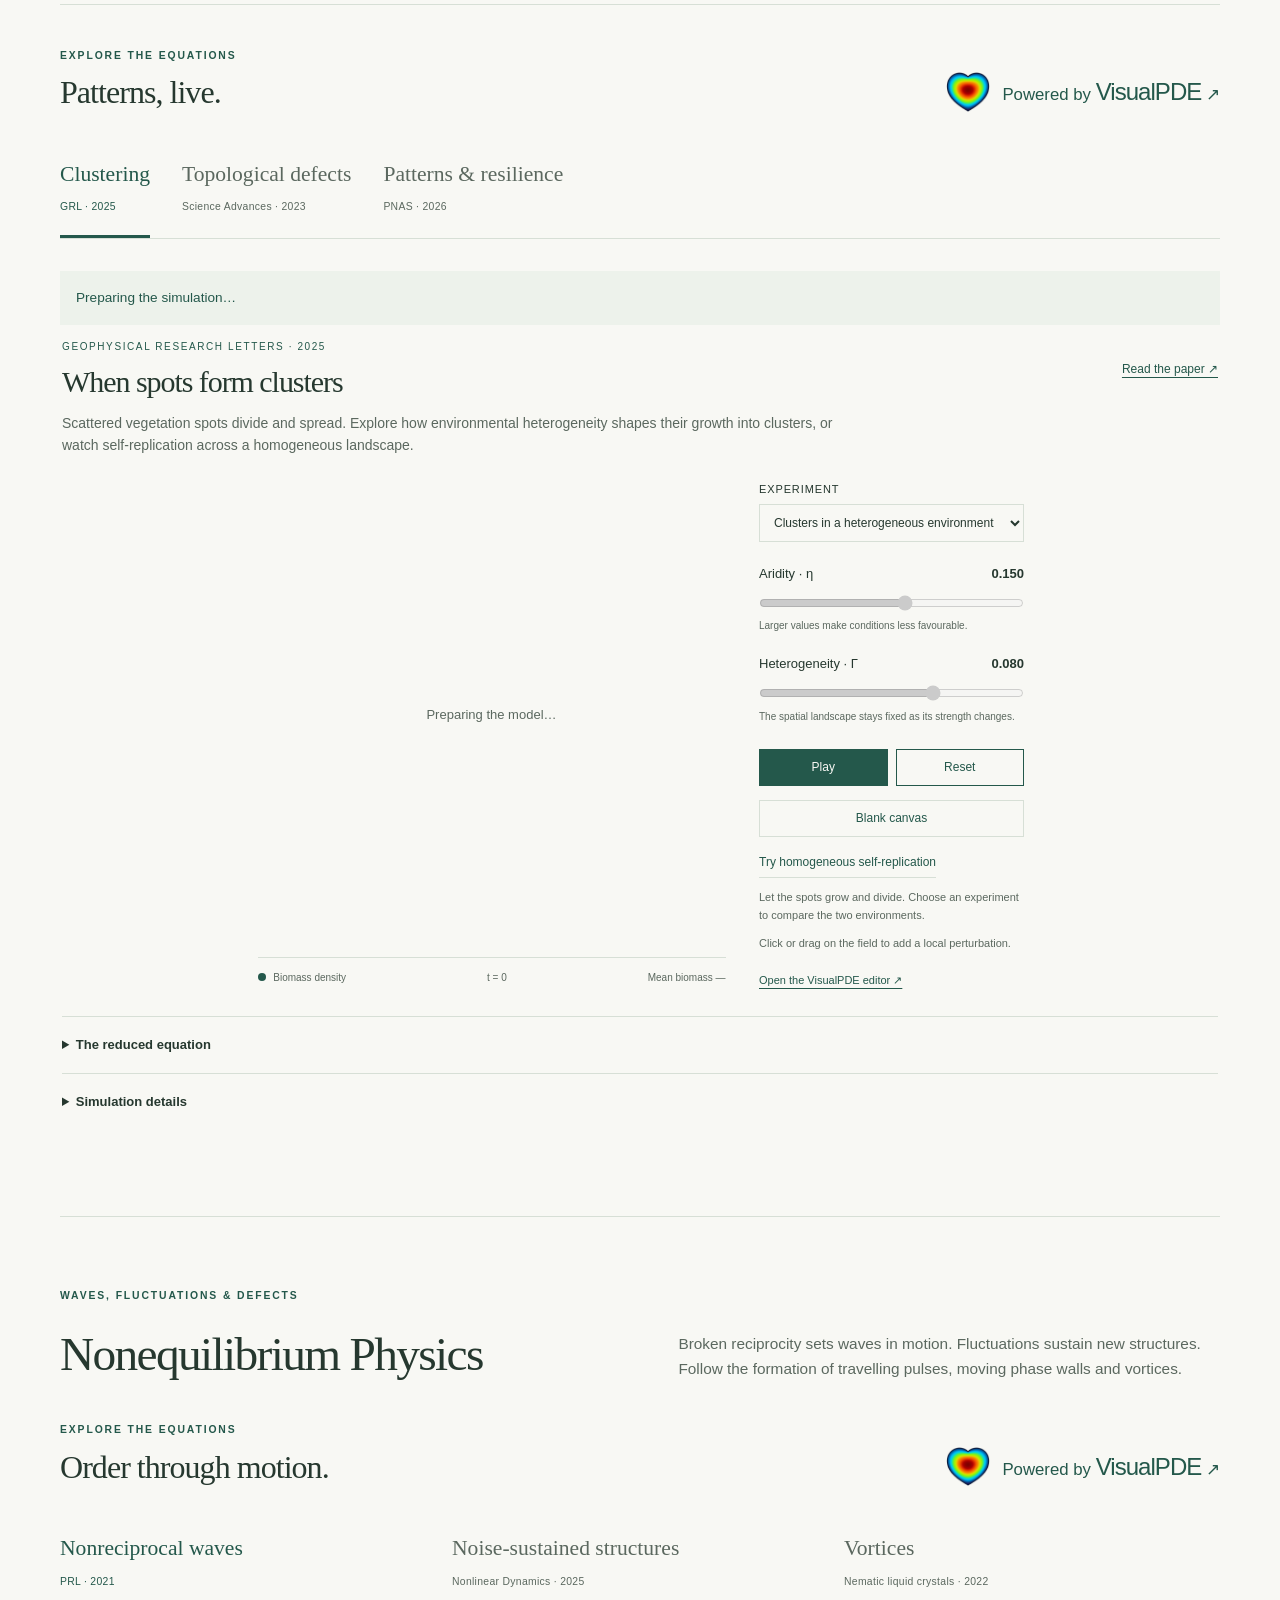
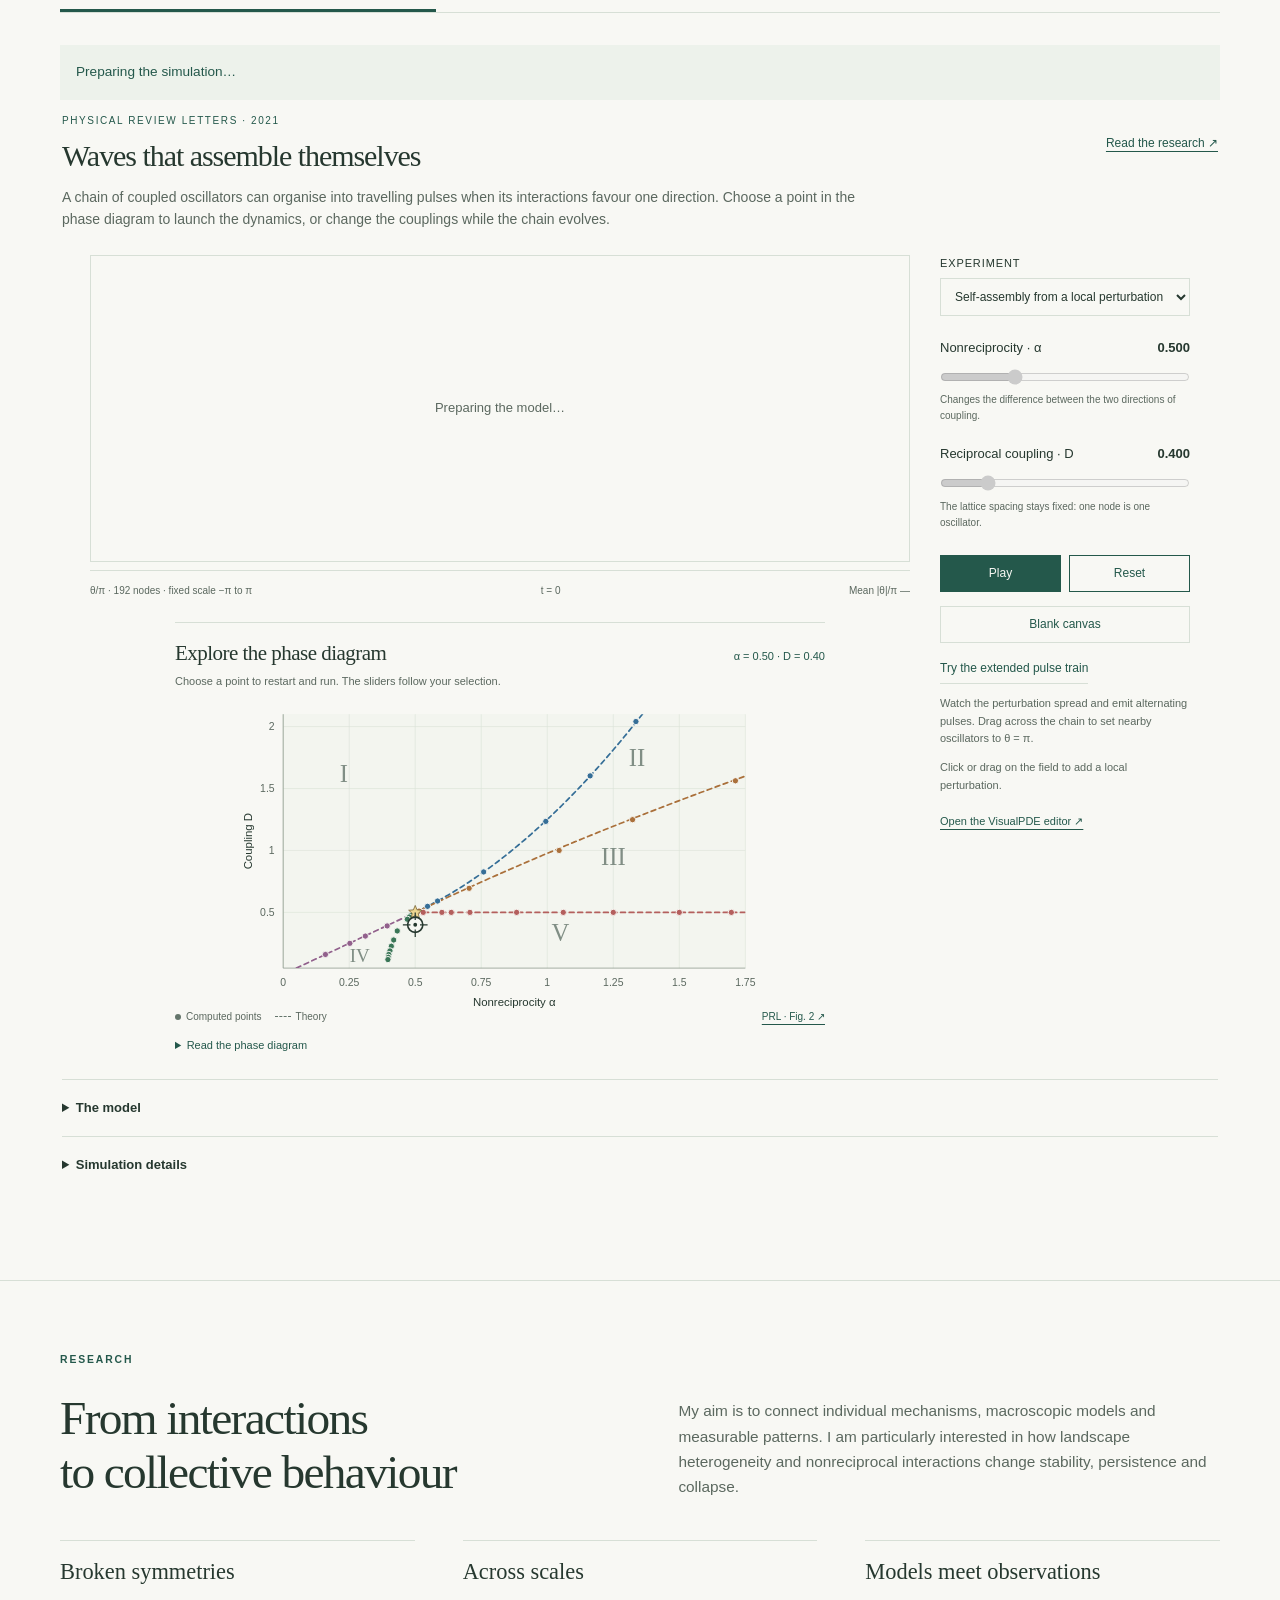
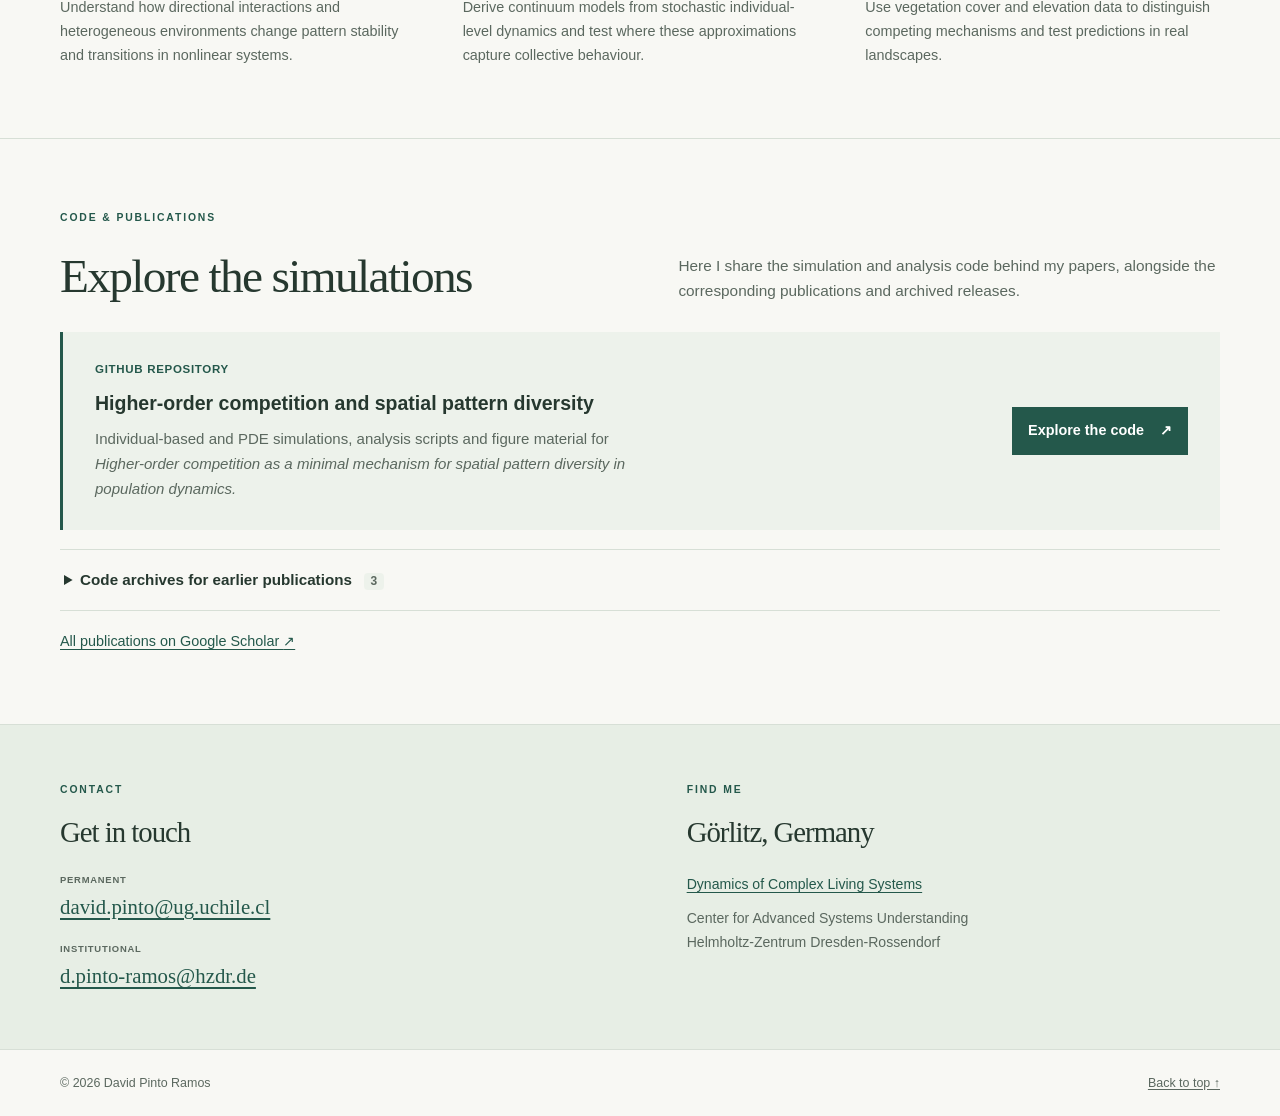
==== commit da5c1944: "Keep the visitor widget within narrow screens" ====
--- a/index.html
+++ b/index.html
@@ -51,8 +51,8 @@
   <link rel="stylesheet" href="editorial.css?v=9">
   <script defer src="youtube-films.js?v=5"></script>
   <script defer src="interactive-models.js?v=14"></script>
-  <link rel="stylesheet" href="visitor-map.css?v=2">
-  <script defer src="visitor-map.js?v=3"></script>
+  <link rel="stylesheet" href="visitor-map.css?v=3">
+  <script defer src="visitor-map.js?v=4"></script>
 </head>
 <body>
   <a class="skip-link" href="#main">Skip to content</a>
--- a/visitor-map.css
+++ b/visitor-map.css
@@ -29,7 +29,7 @@
   scroll-margin-top: 1.5rem;
 }
 .visitor-map .contact-heading { margin-bottom: 1.25rem; }
-.visitor-map-figure { width: 100%; min-width: 0; }
+.visitor-map-figure { width: 100%; min-width: 0; overflow: hidden; }
 .visitor-map-figure img { display: block; width: 100%; height: auto; }
 .visitor-map-figure > a { display: block; }
 .visitor-map-copy { margin-top: .75rem; text-align: center; line-height: 1.4; }
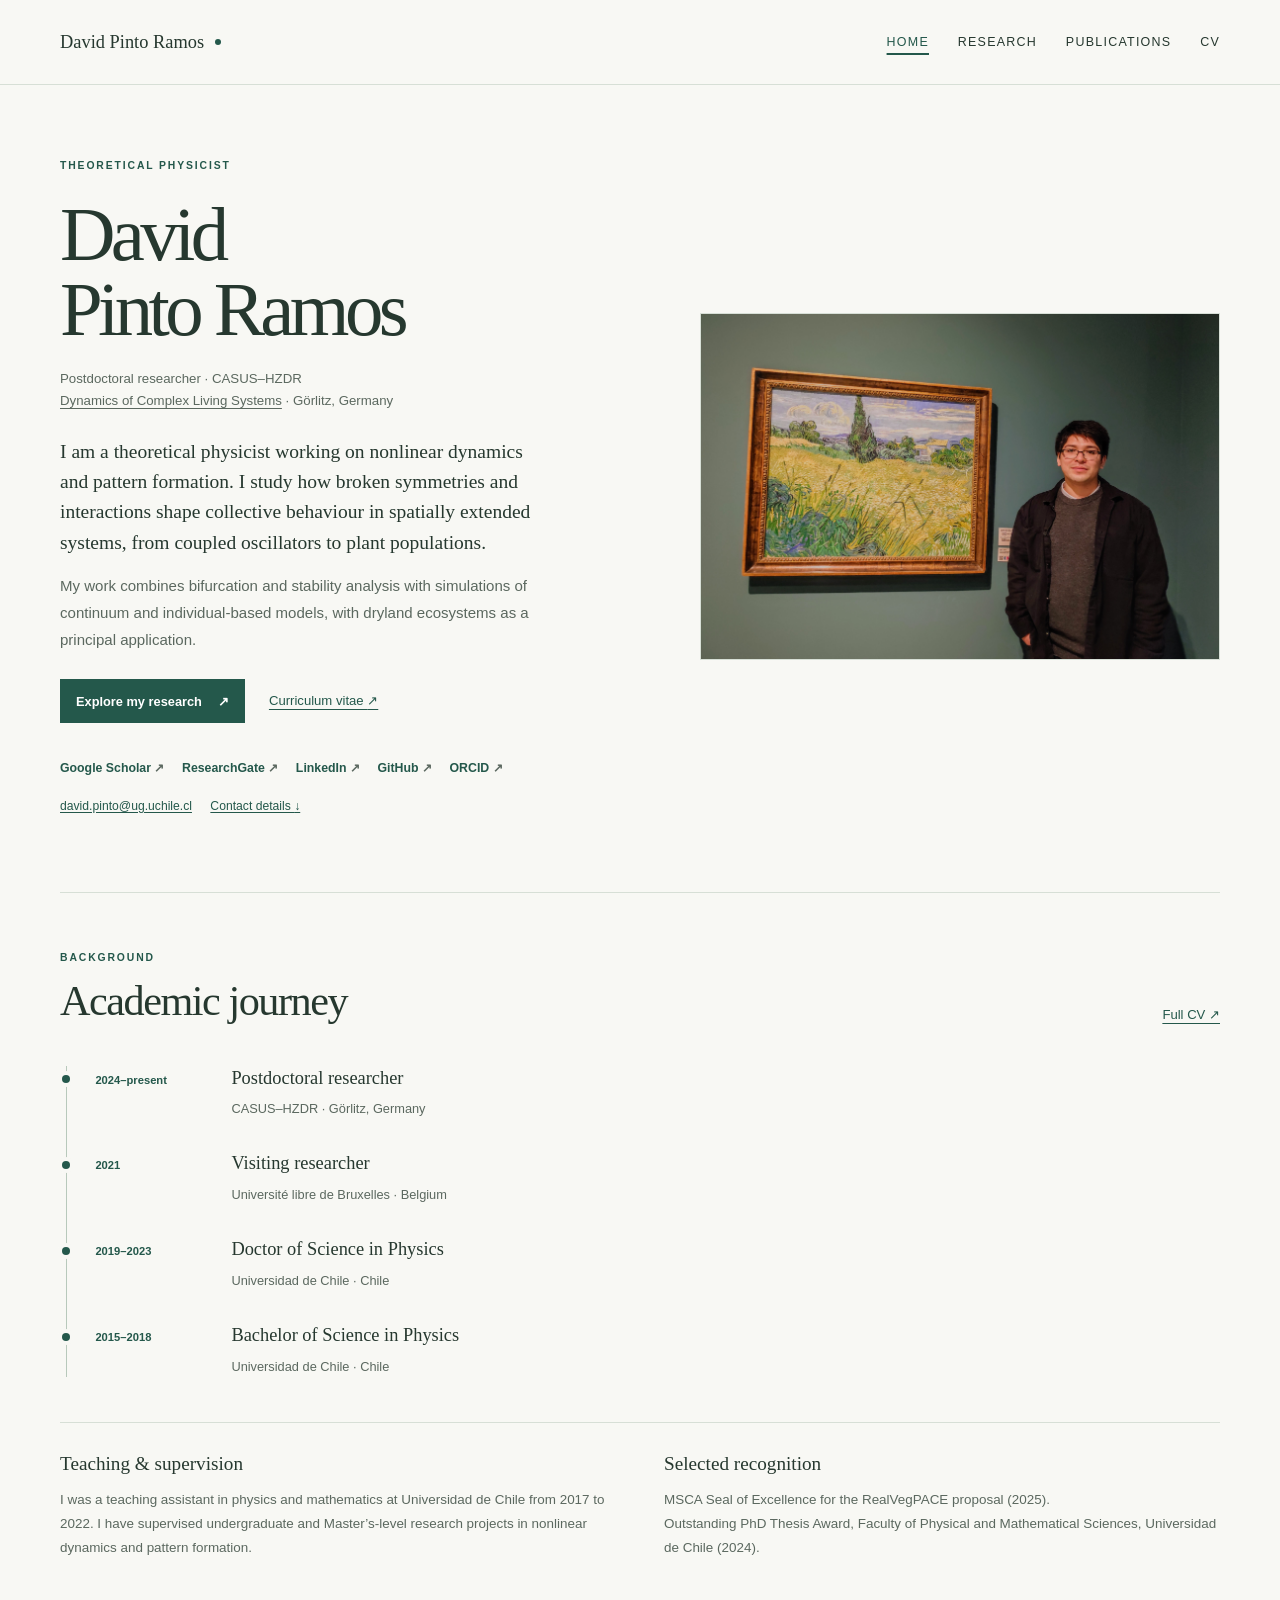
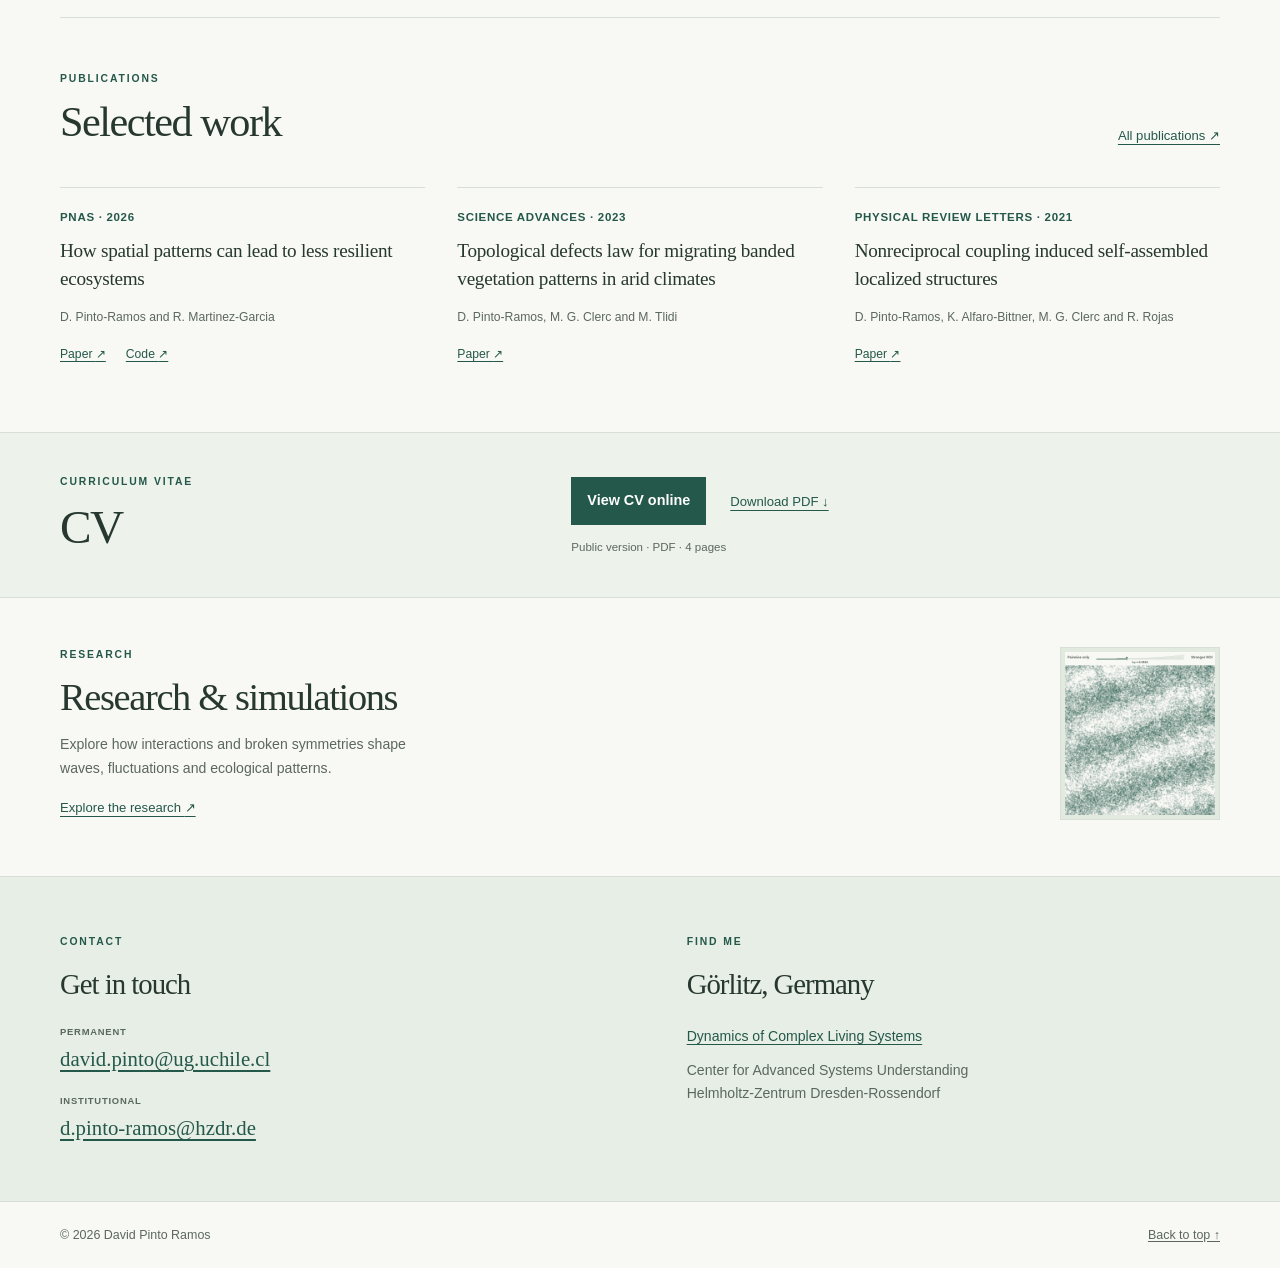
==== commit 689a5548: "Add academic profile, publications and online CV" ====
--- a/index.html
+++ b/index.html
@@ -1,243 +1,69 @@
 <!doctype html>
-<html lang="en">
-<head>
-  <meta charset="utf-8">
-  <meta name="viewport" content="width=device-width, initial-scale=1">
-  <meta name="description" content="David Pinto Ramos is a theoretical physicist working on nonlinear dynamics, pattern formation and complex systems. Research, simulation code and contact.">
-  <meta name="theme-color" content="#24584b">
-  <title>David Pinto Ramos | Theoretical physicist</title>
-  <link rel="canonical" href="https://dpintoramos.github.io/">
-  <meta property="og:type" content="website">
-  <meta property="og:url" content="https://dpintoramos.github.io/">
-  <meta property="og:site_name" content="David Pinto Ramos">
-  <meta property="og:title" content="David Pinto Ramos | Theoretical physicist">
-  <meta property="og:description" content="Nonlinear dynamics, pattern formation and complex systems. Explore my research, interactive simulations and code.">
-  <meta name="twitter:card" content="summary">
-  <meta name="twitter:title" content="David Pinto Ramos | Theoretical physicist">
-  <meta name="twitter:description" content="Nonlinear dynamics, pattern formation and complex systems. Explore my research, interactive simulations and code.">
-  <script type="application/ld+json">
-  {
-    "@context": "https://schema.org",
-    "@type": "ProfilePage",
-    "@id": "https://dpintoramos.github.io/#profile",
+<html lang="en"><head><meta charset="utf-8"><meta name="viewport" content="width=device-width, initial-scale=1"><meta name="theme-color" content="#24584b"><title>David Pinto Ramos | Theoretical physicist</title><link rel="stylesheet" href="styles.css"><link rel="stylesheet" href="editorial.css?v=9"><link rel="stylesheet" href="visitor-map.css?v=3"><link rel="stylesheet" href="profile.css?v=20261030">
+<meta name="description" content="David Pinto Ramos is a theoretical physicist working on nonlinear dynamics and pattern formation. Biography, publications, CV and interactive research.">
+<link rel="canonical" href="https://dpintoramos.github.io/">
+<meta property="og:type" content="website">
+<meta property="og:url" content="https://dpintoramos.github.io/">
+<meta property="og:site_name" content="David Pinto Ramos">
+<meta property="og:title" content="David Pinto Ramos | Theoretical physicist">
+<meta property="og:description" content="David Pinto Ramos is a theoretical physicist working on nonlinear dynamics and pattern formation. Biography, publications, CV and interactive research.">
+<meta property="og:image" content="https://dpintoramos.github.io/assets/portrait/david-pinto-ramos-museum.jpg">
+<meta property="og:image:alt" content="David Pinto Ramos standing beside a painting in a museum">
+<meta name="twitter:card" content="summary">
+<meta name="twitter:title" content="David Pinto Ramos | Theoretical physicist">
+<meta name="twitter:description" content="David Pinto Ramos is a theoretical physicist working on nonlinear dynamics and pattern formation. Biography, publications, CV and interactive research.">
+<script type="application/ld+json">
+{
+  "@context": "https://schema.org",
+  "@type": "ProfilePage",
+  "@id": "https://dpintoramos.github.io/#profile",
+  "url": "https://dpintoramos.github.io/",
+  "name": "David Pinto Ramos | Theoretical physicist",
+  "description": "Research, interactive simulations and code on nonlinear dynamics, pattern formation and complex systems.",
+  "inLanguage": "en",
+  "mainEntity": {
+    "@type": "Person",
+    "@id": "https://dpintoramos.github.io/#person",
+    "name": "David Pinto Ramos",
+    "alternateName": "David Pinto-Ramos",
     "url": "https://dpintoramos.github.io/",
-    "name": "David Pinto Ramos | Theoretical physicist",
-    "description": "Research, interactive simulations and code on nonlinear dynamics, pattern formation and complex systems.",
-    "inLanguage": "en",
-    "mainEntity": {
-      "@type": "Person",
-      "@id": "https://dpintoramos.github.io/#person",
-      "name": "David Pinto Ramos",
-      "alternateName": "David Pinto-Ramos",
-      "url": "https://dpintoramos.github.io/",
-      "jobTitle": "Postdoctoral researcher",
-      "description": "Theoretical physicist working on nonlinear dynamics, pattern formation and complex systems.",
-      "affiliation": {
-        "@type": "Organization",
-        "name": "Dynamics of Complex Living Systems, CASUS-HZDR",
-        "url": "https://www.casus.science/dynamics-of-complex-living-systems/"
-      },
-      "sameAs": [
-        "https://scholar.google.com/citations?user=i-g7DuUAAAAJ",
-        "https://www.researchgate.net/profile/D-Pinto-Ramos",
-        "https://www.linkedin.com/in/david-pinto-ramos-b915aa148",
-        "https://github.com/DPintoRamos",
-        "https://orcid.org/0000-0002-6558-8891"
-      ]
-    }
+    "jobTitle": "Postdoctoral researcher",
+    "description": "Theoretical physicist working on nonlinear dynamics, pattern formation and complex systems.",
+    "affiliation": {
+      "@type": "Organization",
+      "name": "Dynamics of Complex Living Systems, CASUS-HZDR",
+      "url": "https://www.casus.science/dynamics-of-complex-living-systems/"
+    },
+    "sameAs": [
+      "https://scholar.google.com/citations?user=i-g7DuUAAAAJ",
+      "https://www.researchgate.net/profile/D-Pinto-Ramos",
+      "https://www.linkedin.com/in/david-pinto-ramos-b915aa148",
+      "https://github.com/DPintoRamos",
+      "https://orcid.org/0000-0002-6558-8891"
+    ],
+    "image": "https://dpintoramos.github.io/assets/portrait/david-pinto-ramos-museum.jpg"
   }
-  </script>
-  <link rel="stylesheet" href="styles.css">
-  <link rel="stylesheet" href="editorial.css?v=9">
-  <script defer src="youtube-films.js?v=5"></script>
-  <script defer src="interactive-models.js?v=14"></script>
-  <link rel="stylesheet" href="visitor-map.css?v=3">
-  <script defer src="visitor-map.js?v=4"></script>
+}
+</script>
+<script defer src="legacy-links.js?v=1"></script>
+<script defer src="visitor-map.js?v=4"></script>
 </head>
-<body>
-  <a class="skip-link" href="#main">Skip to content</a>
-  <header class="site-header" id="top">
-    <div class="container header-inner">
-      <a class="wordmark" href="#top">David Pinto Ramos<span class="brand-dot" aria-hidden="true"></span></a>
-      <nav aria-label="Main navigation">
-        <a href="#ecological-physics">Physics of Ecological Systems</a>
-        <a href="#nonequilibrium-physics">Nonequilibrium Physics</a>
-        <a href="#code">Code</a>
-        <a href="#contact">Contact</a>
-      </nav>
-    </div>
-  </header>
-
-  <main id="main">
-    <!-- INTRODUCTION: edit the name and paragraphs here. -->
-    <section class="intro container" aria-labelledby="name">
-      <div class="intro-heading">
-        <p class="eyebrow">Theoretical physicist</p>
-        <h1 id="name">David<br>Pinto Ramos</h1>
-        <p class="research-line">Nonlinear dynamics · Pattern formation · Complex systems</p>
-      </div>
-      <div class="intro-copy">
-        <p class="lead">I study how interactions and broken symmetries shape collective dynamics in spatially extended systems.</p>
-        <p>I am a postdoctoral researcher in the <a href="https://www.casus.science/dynamics-of-complex-living-systems/">Dynamics of Complex Living Systems</a> group at <strong>CASUS-HZDR</strong> in Görlitz, Germany. I combine mathematical modelling, analytical methods and numerical simulations, with dryland vegetation as a principal application.</p>
-        <div class="email-list" aria-label="Email addresses">
-          <a class="email-link" href="mailto:david.pinto@ug.uchile.cl">
-            <svg viewBox="0 0 24 24" width="20" height="20" fill="none" stroke="currentColor" stroke-width="1.7" aria-hidden="true"><rect x="3" y="5" width="18" height="14" rx="2"/><path d="m4 6 8 6 8-6"/></svg>
-            <span class="email-text"><span class="email-label">Permanent</span><span>david.pinto@ug.uchile.cl</span></span>
-          </a>
-          <a class="email-link" href="mailto:d.pinto-ramos@hzdr.de">
-            <svg viewBox="0 0 24 24" width="20" height="20" fill="none" stroke="currentColor" stroke-width="1.7" aria-hidden="true"><rect x="3" y="5" width="18" height="14" rx="2"/><path d="m4 6 8 6 8-6"/></svg>
-            <span class="email-text"><span class="email-label">Institutional</span><span>d.pinto-ramos@hzdr.de</span></span>
-          </a>
-        </div>
-        <!-- PROFILES: replace only the href value to change a destination. -->
-        <ul class="profiles" aria-label="Academic and professional profiles">
+<body><a class="skip-link" href="#main">Skip to content</a>
+    <header class="site-header" id="top"><div class="container header-inner"><a class="wordmark" href="index.html">David Pinto Ramos<span class="brand-dot" aria-hidden="true"></span></a><nav aria-label="Main navigation"><a href="index.html" aria-current="page">Home</a><a href="research.html">Research</a><a href="publications.html">Publications</a><a href="cv.html">CV</a></nav></div></header><main id="main">
+<section class="container home-hero" aria-labelledby="name">
+  <div class="home-identity"><p class="eyebrow">Theoretical physicist</p><h1 id="name">David<br>Pinto Ramos</h1><p class="home-position">Postdoctoral researcher · CASUS–HZDR<br><a href="https://www.casus.science/dynamics-of-complex-living-systems/">Dynamics of Complex Living Systems</a> · Görlitz, Germany</p><div class="home-biography"><p>I am a theoretical physicist working on nonlinear dynamics and pattern formation. I study how broken symmetries and interactions shape collective behaviour in spatially extended systems, from coupled oscillators to plant populations.</p><p>My work combines bifurcation and stability analysis with simulations of continuum and individual-based models, with dryland ecosystems as a principal application.</p></div><div class="hero-actions"><a class="button" href="research.html">Explore my research <span aria-hidden="true">↗</span></a><a class="text-link" href="cv.html">Curriculum vitae <span aria-hidden="true">↗</span></a></div><ul class="profiles" aria-label="Academic and professional profiles">
           <li><a href="https://scholar.google.com/citations?user=i-g7DuUAAAAJ">Google Scholar <span aria-hidden="true">↗</span></a></li>
           <li><a href="https://www.researchgate.net/profile/D-Pinto-Ramos">ResearchGate <span aria-hidden="true">↗</span></a></li>
           <li><a href="https://www.linkedin.com/in/david-pinto-ramos-b915aa148">LinkedIn <span aria-hidden="true">↗</span></a></li>
           <li><a href="https://github.com/DPintoRamos">GitHub <span aria-hidden="true">↗</span></a></li>
           <li><a href="https://orcid.org/0000-0002-6558-8891">ORCID <span aria-hidden="true">↗</span></a></li>
-        </ul>
-      </div>
-
-    </section>
-
-    <!-- SIMULATIONS: muted YouTube films autoplay and loop; posters are the fallback. -->
-    <section class="simulation-section section container" id="simulations" aria-labelledby="simulations-title">
-      <div class="section-heading research-category" id="ecological-physics">
-        <div><p class="eyebrow">Populations &amp; landscapes</p><h2 id="simulations-title">Physics of Ecological Systems</h2></div>
-        <div class="simulation-introduction"><p>From individual competition to collective spatial order. Explore how interactions, heterogeneity and transport shape populations and their resilience.</p><a class="live-jump" href="#interactive-simulations">Explore the live models <span aria-hidden="true">↓</span></a></div>
-      </div>
-      <div class="simulation-grid">
-        <figure class="simulation-film">
-          <div class="film-frame">
-          <div id="hoi-video" class="simulation-stage hoi-stage youtube-stage" data-youtube-id="W0gRZAx5kJw" data-video-title="Higher-order competition in population dynamics" data-video-status="hoi-video-status">
-            <a class="youtube-preview" href="https://www.youtube.com/watch?v=W0gRZAx5kJw" aria-label="Play the higher-order competition simulation" aria-describedby="hoi-caption">
-              <img src="assets/simulations/hoi-fullbleed-poster.png" width="720" height="784" loading="lazy" alt="">
-              <span class="youtube-preview-control"><svg width="16" height="16" viewBox="0 0 16 16" aria-hidden="true"><path d="M4 2.5 13 8l-9 5.5Z" fill="currentColor"/></svg>Play film</span>
-            </a>
-          </div>
-          </div>
-          <figcaption id="hoi-caption">
-            <p class="entry-meta">Higher-order competition</p>
-            <h3>From spots to stripes and gaps</h3>
-            <p>Each dot represents an individual. As higher-order competition increases, the population reorganises into spots, stripes and gaps. The legend above follows the interaction strength bγ.</p>
-            <p class="simulation-note">Illustrative simulation · 1 min 18 s</p>
-            <div class="film-links"><button class="film-toggle" type="button" data-film-toggle aria-controls="youtube-W0gRZAx5kJw" disabled hidden>Play film</button><a href="https://github.com/DPintoRamos/HOI_Competing_Populations">Explore the model and code <span aria-hidden="true">↗</span></a><a href="https://www.youtube.com/watch?v=W0gRZAx5kJw" target="_blank" rel="noopener">Watch on YouTube <span aria-hidden="true">↗</span></a></div>
-            <p class="video-status" id="hoi-video-status" role="status" hidden></p>
-          </figcaption>
-        </figure>
-        <figure class="simulation-film">
-          <div class="film-frame">
-          <div id="ibm-video" class="simulation-stage hoi-stage youtube-stage" data-youtube-id="TXAbj-0A9jM" data-video-title="From irregular clusters to hexagonal patterns: individual-based population dynamics" data-video-status="ibm-video-status">
-            <a class="youtube-preview" href="https://www.youtube.com/watch?v=TXAbj-0A9jM" aria-label="Play the individual-based competition simulation" aria-describedby="ibm-caption">
-              <img src="assets/simulations/physica-d-kernel-poster.webp?v=3" width="720" height="784" loading="lazy" alt="">
-              <span class="youtube-preview-control"><svg width="16" height="16" viewBox="0 0 16 16" aria-hidden="true"><path d="M4 2.5 13 8l-9 5.5Z" fill="currentColor"/></svg>Play film</span>
-            </a>
-          </div>
-          </div>
-          <figcaption id="ibm-caption">
-            <p class="entry-meta">Individual-based dynamics · Physica D</p>
-            <h3>From irregular aggregates to ordered clusters</h3>
-            <p>Individuals reproduce, disperse and compete. As the competition kernel becomes sharper, irregular aggregates give way to clusters with local hexagonal order. The slider follows the competition-kernel exponent p, from 0.1 to 16.</p>
-            <p class="simulation-note">Individual-based simulation · 1 min 12 s</p>
-            <div class="film-links"><button class="film-toggle" type="button" data-film-toggle aria-controls="youtube-TXAbj-0A9jM" disabled hidden>Play film</button><a href="https://doi.org/10.1016/j.physd.2025.134703">Read the paper <span aria-hidden="true">↗</span></a><a href="https://www.youtube.com/watch?v=TXAbj-0A9jM" target="_blank" rel="noopener">Watch on YouTube <span aria-hidden="true">↗</span></a></div>
-            <p class="video-status" id="ibm-video-status" role="status" hidden></p>
-          </figcaption>
-        </figure>
-      </div>
-      <section class="interactive-models" id="interactive-simulations" aria-labelledby="interactive-title" data-live-models data-default-model="grl">
-        <div class="interactive-heading">
-          <div><p class="eyebrow">Explore the equations</p><h3 id="interactive-title">Patterns, live.</h3></div>
-          <a class="visualpde-credit" href="https://visualpde.com/" target="_blank" rel="noopener"><img src="lab/visualpde/assets/images/logo-light.webp" width="44" height="40" alt=""><span>Powered by <strong>VisualPDE</strong> <span aria-hidden="true">↗</span></span></a>
-        </div>
-        <div class="live-model-tabs" role="group" aria-label="Choose a live model">
-          <button type="button" data-open-model="grl" aria-pressed="true" aria-controls="live-model-panel"><span>Clustering</span><small>GRL · 2025</small></button>
-          <button type="button" data-open-model="science" aria-pressed="false" aria-controls="live-model-panel"><span>Topological defects</span><small>Science Advances · 2023</small></button>
-          <button type="button" data-open-model="pnas" aria-pressed="false" aria-controls="live-model-panel"><span>Patterns &amp; resilience</span><small>PNAS · 2026</small></button>
-        </div>
-        <div class="live-model-panel" id="live-model-panel" data-live-panel>
-          <p class="live-loading" id="live-loading" data-live-loading role="status">Preparing the simulation…</p>
-          <div id="live-model-mount" data-live-mount></div>
-        </div>
-        <p class="live-file-help" id="live-file-help" data-live-file-help hidden>To explore the live models locally, serve this folder over HTTP. See the <a href="README.md">local preview instructions</a>.</p>
-        <noscript><p><a href="lab/index.html">Open the interactive models</a>. JavaScript is needed to run the simulations.</p></noscript>
-      </section>
-    </section>
-
-    <section class="section container physics-section" id="nonequilibrium-physics" aria-labelledby="physics-title">
-      <div class="section-heading research-category">
-        <div><p class="eyebrow">Waves, fluctuations &amp; defects</p><h2 id="physics-title">Nonequilibrium Physics</h2></div>
-        <p>Broken reciprocity sets waves in motion. Fluctuations sustain new structures. Follow the formation of travelling pulses, moving phase walls and vortices.</p>
-      </div>
-      <section class="interactive-models physics-models" aria-label="Nonequilibrium physics simulations" data-live-models data-default-model="prl">
-        <div class="interactive-heading">
-          <div><p class="eyebrow">Explore the equations</p><h3>Order through motion.</h3></div>
-          <a class="visualpde-credit" href="https://visualpde.com/" target="_blank" rel="noopener"><img src="lab/visualpde/assets/images/logo-light.webp" width="44" height="40" alt=""><span>Powered by <strong>VisualPDE</strong> <span aria-hidden="true">↗</span></span></a>
-        </div>
-        <div class="live-model-tabs" role="group" aria-label="Choose a physics model">
-          <button type="button" data-open-model="prl" aria-pressed="true" aria-controls="physics-model-panel"><span>Nonreciprocal waves</span><small>PRL · 2021</small></button>
-          <button type="button" data-open-model="noise" aria-pressed="false" aria-controls="physics-model-panel"><span>Noise-sustained structures</span><small>Nonlinear Dynamics · 2025</small></button>
-          <button type="button" data-open-model="gl" aria-pressed="false" aria-controls="physics-model-panel"><span>Vortices</span><small>Nematic liquid crystals · 2022</small></button>
-        </div>
-        <div class="live-model-panel" id="physics-model-panel" data-live-panel>
-          <p class="live-loading" data-live-loading role="status">Preparing the simulation…</p>
-          <div data-live-mount></div>
-        </div>
-        <p class="live-file-help" data-live-file-help hidden>To explore the live models locally, serve this folder over HTTP. See the <a href="README.md">local preview instructions</a>.</p>
-        <noscript><p><a href="lab/physics.html">Open the physics models</a>. JavaScript is needed to run the simulations.</p></noscript>
-      </section>
-    </section>
-
-    <!-- RESEARCH AIMS: prospective goals, not claims of completed results. -->
-    <section class="research-section section" id="research" aria-labelledby="research-title">
-      <div class="container">
-        <div class="section-heading">
-          <div><p class="eyebrow">Research</p><h2 id="research-title">From interactions<br>to collective behaviour</h2></div>
-          <p>My aim is to connect individual mechanisms, macroscopic models and measurable patterns. I am particularly interested in how landscape heterogeneity and nonreciprocal interactions change stability, persistence and collapse.</p>
-        </div>
-        <ul class="research-aims">
-          <li><h3>Broken symmetries</h3><p>Understand how directional interactions and heterogeneous environments change pattern stability and transitions in nonlinear systems.</p></li>
-          <li><h3>Across scales</h3><p>Derive continuum models from stochastic individual-level dynamics and test where these approximations capture collective behaviour.</p></li>
-          <li><h3>Models meet observations</h3><p>Use vegetation cover and elevation data to distinguish competing mechanisms and test predictions in real landscapes.</p></li>
-        </ul>
-      </div>
-    </section>
-
-    <!-- CODE: keep each repository or archive paired with its corresponding paper. -->
-    <section class="section container" id="code" aria-labelledby="code-title">
-      <div class="section-heading compact">
-        <div><p class="eyebrow">Code &amp; publications</p><h2 id="code-title">Explore the simulations</h2></div>
-        <p>Here I share the simulation and analysis code behind my papers, alongside the corresponding publications and archived releases.</p>
-      </div>
-      <article class="featured-code">
-        <div>
-          <p class="entry-meta">GitHub repository</p>
-          <h3>Higher-order competition and spatial pattern diversity</h3>
-          <p>Individual-based and PDE simulations, analysis scripts and figure material for <em>Higher-order competition as a minimal mechanism for spatial pattern diversity in population dynamics.</em></p>
-        </div>
-        <a class="button" href="https://github.com/DPintoRamos/HOI_Competing_Populations">Explore the code <span aria-hidden="true">↗</span></a>
-      </article>
-
-      <details class="archives">
-        <summary>Code archives for earlier publications <span class="archive-count">3</span></summary>
-        <div class="archive-list">
-          <article class="archive-entry">
-            <div><p class="entry-meta">PNAS · 2026</p><h3>How spatial patterns can lead to less resilient ecosystems</h3></div>
-            <div class="entry-links"><a href="https://doi.org/10.1073/pnas.2511994123" aria-label="Read the PNAS paper on patterns and resilience">Paper ↗</a><a href="https://doi.org/10.14278/rodare.3744" aria-label="Open the RODARE code archive for the PNAS paper">Code ↗</a></div>
-          </article>
-          <article class="archive-entry">
-            <div><p class="entry-meta">Geophysical Research Letters · 2025</p><h3>Aperiodic clustered and periodic hexagonal vegetation spot arrays explained by inhomogeneous environments and climate trends in arid ecosystems</h3></div>
-            <div class="entry-links"><a href="https://doi.org/10.1029/2025GL118462" aria-label="Read the paper on vegetation spot arrays">Paper ↗</a><a href="https://doi.org/10.14278/rodare.3983" aria-label="Open the RODARE code archive for the vegetation spot arrays paper">Code ↗</a></div>
-          </article>
-          <article class="archive-entry">
-            <div><p class="entry-meta">Physica D · 2025</p><h3>Exact expression for the propagating front velocity in nonlinear discrete systems under nonreciprocal coupling</h3></div>
-            <div class="entry-links"><a href="https://doi.org/10.1016/j.physd.2025.134665" aria-label="Read the paper on propagating front velocity">Paper ↗</a><a href="https://doi.org/10.14278/rodare.3708" aria-label="Open the RODARE code archive for the front velocity paper">Code ↗</a></div>
-          </article>
-        </div>
-      </details>
-      <p class="all-publications"><a href="https://scholar.google.com/citations?user=i-g7DuUAAAAJ">All publications on Google Scholar <span aria-hidden="true">↗</span></a></p>
-    </section>
-
+        </ul><div class="pilot-quick-contact"><a href="mailto:david.pinto@ug.uchile.cl">david.pinto@ug.uchile.cl</a><a href="#contact">Contact details <span aria-hidden="true">↓</span></a></div></div>
+  <figure class="portrait-slot"><div class="portrait-photo"><img src="assets/portrait/david-pinto-ramos-museum.jpg?v=original-4192" width="4192" height="3137" alt="David Pinto Ramos standing beside a painting in a museum" decoding="async" fetchpriority="high"></div></figure>
+</section>
+<section class="container section career-section" aria-labelledby="career-title"><div class="home-section-heading"><div><p class="eyebrow">Background</p><h2 id="career-title">Academic journey</h2></div><a class="text-link" href="cv.html">Full CV <span aria-hidden="true">↗</span></a></div><ol class="career-timeline"><li><span class="timeline-date">2024–present</span><div><h3>Postdoctoral researcher</h3><p>CASUS–HZDR · Görlitz, Germany</p></div></li><li><span class="timeline-date">2021</span><div><h3>Visiting researcher</h3><p>Université libre de Bruxelles · Belgium</p></div></li><li><span class="timeline-date">2019–2023</span><div><h3>Doctor of Science in Physics</h3><p>Universidad de Chile · Chile</p></div></li><li><span class="timeline-date">2015–2018</span><div><h3>Bachelor of Science in Physics</h3><p>Universidad de Chile · Chile</p></div></li></ol><div class="career-notes"><div><h3>Teaching &amp; supervision</h3><p>I was a teaching assistant in physics and mathematics at Universidad de Chile from 2017 to 2022. I have supervised undergraduate and Master’s-level research projects in nonlinear dynamics and pattern formation.</p></div><div><h3>Selected recognition</h3><p>MSCA Seal of Excellence for the RealVegPACE proposal (2025).<br>Outstanding PhD Thesis Award, Faculty of Physical and Mathematical Sciences, Universidad de Chile (2024).</p></div></div></section>
+<section class="container section selected-section" aria-labelledby="selected-title"><div class="home-section-heading"><div><p class="eyebrow">Publications</p><h2 id="selected-title">Selected work</h2></div><a class="text-link" href="publications.html">All publications <span aria-hidden="true">↗</span></a></div><div class="selected-list"><article class="selected-paper"><p class="entry-meta">PNAS · 2026</p><h3><a href="https://doi.org/10.1073/pnas.2511994123">How spatial patterns can lead to less resilient ecosystems</a></h3><p class="selected-authors">D. Pinto-Ramos and R. Martinez-Garcia</p><div class="publication-links"><a href="https://doi.org/10.1073/pnas.2511994123">Paper <span aria-hidden="true">↗</span></a><a href="https://doi.org/10.14278/rodare.3744">Code <span aria-hidden="true">↗</span></a></div></article><article class="selected-paper"><p class="entry-meta">Science Advances · 2023</p><h3><a href="https://doi.org/10.1126/sciadv.adf6620">Topological defects law for migrating banded vegetation patterns in arid climates</a></h3><p class="selected-authors">D. Pinto-Ramos, M. G. Clerc and M. Tlidi</p><div class="publication-links"><a href="https://doi.org/10.1126/sciadv.adf6620">Paper <span aria-hidden="true">↗</span></a></div></article><article class="selected-paper"><p class="entry-meta">Physical Review Letters · 2021</p><h3><a href="https://doi.org/10.1103/PhysRevLett.126.194102">Nonreciprocal coupling induced self-assembled localized structures</a></h3><p class="selected-authors">D. Pinto-Ramos, K. Alfaro-Bittner, M. G. Clerc and R. Rojas</p><div class="publication-links"><a href="https://doi.org/10.1103/PhysRevLett.126.194102">Paper <span aria-hidden="true">↗</span></a></div></article></div></section>
+<section class="cv-section" id="cv" aria-labelledby="cv-title"><div class="container cv-inner"><div><p class="eyebrow">Curriculum vitae</p><h2 id="cv-title">CV</h2></div><div class="cv-download"><div class="cv-actions"><a class="button" href="cv.html">View CV online</a><a class="text-link" href="assets/cv/David-Pinto-Ramos-CV.pdf?v=public-20261029" download>Download PDF <span aria-hidden="true">↓</span></a></div><p class="cv-file-meta">Public version · PDF · 4 pages</p></div></div></section>
+<section class="container research-entry" aria-labelledby="research-entry-title"><div><p class="eyebrow">Research</p><h2 id="research-entry-title">Research &amp; simulations</h2><p class="research-entry-copy">Explore how interactions and broken symmetries shape waves, fluctuations and ecological patterns.</p><a class="text-link" href="research.html">Explore the research <span aria-hidden="true">↗</span></a></div><a href="research.html" class="research-still" aria-label="Explore the research and simulations"><img src="assets/simulations/hoi-fullbleed-poster.png" width="720" height="784" alt="Still from the existing higher-order competition simulation" loading="lazy"></a></section>
     <!-- CONTACT: both email addresses are also visible in the introduction. -->
     <section class="contact-section" id="contact" aria-labelledby="contact-title">
       <div class="container contact-inner">
@@ -253,7 +79,7 @@
           <h3 class="contact-heading">Görlitz, Germany</h3>
           <address><a href="https://www.casus.science/dynamics-of-complex-living-systems/">Dynamics of Complex Living Systems</a><span>Center for Advanced Systems Understanding</span><span>Helmholtz-Zentrum Dresden-Rossendorf</span></address>
         </div>
-        <section class="contact-column visitor-map" id="visitors" aria-labelledby="visitors-title" hidden>
+        <section class="contact-column visitor-map" id="visitors" hidden aria-labelledby="visitors-title">
           <p class="eyebrow">Visitors</p>
           <h3 class="contact-heading" id="visitors-title">Thanks for visiting</h3>
           <div class="visitor-map-figure" id="visitor-map-mount"></div>
@@ -263,10 +89,4 @@
         </section>
       </div>
     </section>
-  </main>
-  <footer class="container site-footer">
-    <span>© 2026 David Pinto Ramos</span>
-    <a href="#top">Back to top ↑</a>
-  </footer>
-</body>
-</html>
+</main><footer class="container site-footer"><span>© 2026 David Pinto Ramos</span><a href="#top">Back to top ↑</a></footer></body></html>
--- a/profile.css
+++ b/profile.css
@@ -0,0 +1,138 @@
+.pilot-ribbon{border-bottom:1px solid var(--line);background:var(--soft);font-size:.65rem;letter-spacing:.12em;text-transform:uppercase;color:var(--green)}
+.pilot-ribbon .container{padding-block:.5rem;display:flex;align-items:center;justify-content:space-between;gap:1rem}
+.pilot-ribbon span{color:var(--muted);letter-spacing:.035em;text-transform:none;font-size:.7rem}
+.header-inner{min-height:84px}
+.header-inner nav a[aria-current=page]{text-decoration:underline;text-decoration-thickness:2px;text-underline-offset:.55em;color:var(--green)}
+.home-hero{display:grid;grid-template-columns:minmax(0,1.1fr) minmax(0,1fr);gap:clamp(2.5rem,5vw,5rem);align-items:center;padding-block:4.5rem 4.75rem}
+.home-hero h1{font-size:clamp(3.8rem,6vw,5.6rem);margin-bottom:1.3rem}
+.home-hero .eyebrow{margin-bottom:1.4rem}
+.home-position{font-size:.9rem;margin:0 0 1.5rem}
+.placeholder-text{color:var(--muted)}
+.content-slot{border-left:2px solid #bbc9bd;padding:.9rem 1.15rem;background:#edf2eb80;color:var(--muted)}
+.content-slot p{margin:.4rem 0 0}
+.slot-label{display:block;font-size:.6rem;letter-spacing:.11em;text-transform:uppercase;color:#59685e;font-family:"Avenir Next",Avenir,sans-serif;line-height:1.5}
+.intro-slot p{font:400 clamp(1.15rem,1.6vw,1.35rem)/1.5 Georgia,serif;min-height:2.8em;max-width:38ch}
+.hero-actions{display:flex;align-items:center;flex-wrap:wrap;gap:1rem 1.5rem;margin-block:1.6rem 1.1rem}
+.hero-actions .button{font-size:.8rem;padding:.72rem 1rem}
+.text-link{font-size:.82rem;display:inline-block;text-underline-offset:.3em}
+.home-identity .profiles{padding-top:.8rem;gap:.4rem 1.1rem}
+.pilot-quick-contact{display:flex;flex-wrap:wrap;gap:.4rem 1.15rem;margin-top:.85rem;font-size:.76rem}
+.pilot-quick-contact a{overflow-wrap:anywhere}
+.portrait-slot{margin:0;width:100%;max-width:520px;justify-self:end;align-self:stretch;display:flex;align-items:center}
+.portrait-photo{width:100%;aspect-ratio:3/2;overflow:hidden;border:1px solid var(--line);background:#405e5b}
+.portrait-photo img{display:block;width:100%;height:100%;object-fit:cover;object-position:center bottom}
+.portrait-placeholder{position:relative;width:100%;aspect-ratio:4/5;background:#e9eee6;border:1px solid #b9c8ba;display:flex;align-items:center;justify-content:center;flex-direction:column;padding:1.5rem;color:var(--green)}
+.portrait-placeholder:before{content:"";position:absolute;inset:12px;border:1px solid #cbd6c8;pointer-events:none}
+.portrait-mark{font:200 2rem/1 Georgia,serif;color:#96ac98}
+.portrait-placeholder p{font:400 1.5rem/1.2 Georgia,serif;margin:1rem 0 .5rem}
+.portrait-placeholder>span:last-child{font-size:.7rem;color:var(--muted)}
+.home-section-heading{display:flex;align-items:end;justify-content:space-between;gap:1.5rem;margin-bottom:2.5rem}
+.home-section-heading .eyebrow{margin-bottom:.7rem}
+.home-section-heading h2{font-size:clamp(2rem,3.3vw,2.7rem)}
+.career-section{border-top:1px solid var(--line);padding-block:3.5rem}
+.career-timeline{list-style:none;margin:0;padding:0;display:grid;grid-template-columns:1fr 1fr;gap:2rem 4rem}
+.career-timeline li{display:grid;grid-template-columns:90px 1fr;align-items:start;gap:1.2rem;padding-top:1.2rem;border-top:1px solid var(--line);color:var(--muted)}
+.timeline-date{font-size:.75rem;line-height:1.6}
+.career-timeline h3{font:400 1.15rem/1.35 Georgia,serif;margin:0 0 .5rem;color:var(--muted)}
+.career-timeline p{font-size:.8rem;margin:0}
+.selected-section{padding-block:3.25rem 4rem;border-top:1px solid var(--line)}
+.selected-list{display:grid;grid-template-columns:repeat(3,minmax(0,1fr));gap:2rem}
+.publication-slot{padding:1.25rem 0;border-top:1px solid var(--line);min-width:0;color:var(--muted)}
+.publication-slot h3{font:400 1.25rem/1.4 Georgia,serif;margin:.8rem 0 .7rem;color:var(--muted)}
+.publication-slot p{font-size:.8rem;margin:.25rem 0}
+.publication-slot .publication-meta{font-size:.75rem}
+.pending-links{display:flex;gap:1rem;flex-wrap:wrap;font-size:.7rem;margin-top:1.2rem}
+.pending-links span{border-bottom:1px dotted #a4b4a7;padding-bottom:.15rem}
+.cv-section{background:var(--soft);border-block:1px solid var(--line);padding-block:2.5rem;scroll-margin-top:1.5rem}
+.cv-inner{display:grid;grid-template-columns:1fr 1.4fr;gap:3rem;align-items:start}
+.cv-inner .eyebrow{margin-bottom:.65rem}
+.cv-pending{background:transparent}
+.cv-pending>p{font-family:Georgia,serif;font-size:1.15rem;margin-bottom:1rem}
+.cv-pending .button{border:1px solid #a4b7a7;background:#dae4d7;color:#536458;cursor:not-allowed;font:inherit;font-size:.78rem;opacity:1}
+.cv-pending p.pending-note{font:400 .7rem/1.6 "Avenir Next",Avenir,sans-serif;margin:1rem 0 0}
+.research-entry{display:grid;grid-template-columns:1.6fr .6fr;gap:4rem;align-items:center;padding-block:3rem 3.5rem}
+.research-entry h2{font-size:clamp(1.8rem,3vw,2.5rem)}
+.research-entry .eyebrow{margin-bottom:.75rem}
+.research-entry p.placeholder-text{font-size:.85rem}
+.research-still{width:160px;justify-self:end;padding:4px;background:#e2e9df;border:1px solid var(--line)}
+.research-still img{width:100%;height:auto}
+.page-intro{padding-block:3.5rem 3rem}
+.page-intro h1{font-size:clamp(3rem,5vw,4.5rem);margin-bottom:1.75rem}
+.page-intro .eyebrow{margin-bottom:1rem}
+.research-subnav{display:flex;flex-wrap:wrap;gap:.75rem 2rem;padding-block:.5rem}
+.research-subnav a{letter-spacing:0;text-transform:none;font-size:.85rem;text-decoration:underline}
+.pilot-note{font-size:.7rem;color:var(--muted);margin:1.5rem 0 0}
+.research-page-intro+.simulation-section{border-top:1px solid var(--line)}
+.publication-intro-slot{max-width:640px;margin-bottom:1.6rem}
+.publications-body{padding-bottom:4rem}
+.publication-year{display:grid;grid-template-columns:160px minmax(0,1fr);gap:3rem;margin-top:1rem}
+.publication-year>h2{font-size:2rem;padding-top:1.25rem}
+.publication-year .publication-slot{padding-block:1.4rem 2rem}
+.publication-year+.publication-year{margin-top:2rem}
+.map-preview-label{font-size:.6rem;line-height:1.5;color:var(--muted);text-align:center;margin:.6rem 0 0}
+button:focus-visible{outline:3px solid var(--green);outline-offset:5px}
+@media(max-width:850px){.home-hero{grid-template-columns:1.45fr 1fr;gap:2.5rem;padding-block:3rem}.home-hero h1{font-size:clamp(3.4rem,7vw,4.5rem)}.portrait-slot{max-width:none}.selected-list{grid-template-columns:1fr;gap:.5rem}.home-section-heading{margin-bottom:1.5rem}.career-timeline{gap:1.8rem 2rem}.career-timeline li{grid-template-columns:1fr;gap:.6rem}.research-entry{gap:2rem}.publication-year{grid-template-columns:100px 1fr;gap:2rem}}
+@media(max-width:600px){.pilot-ribbon .container{align-items:start;flex-direction:column;gap:.15rem;padding-block:.55rem}.header-inner{gap:.75rem;padding-block:1rem}.header-inner nav{gap:.7rem 1.15rem}.header-inner nav a{font-size:.7rem}.home-hero{grid-template-columns:1fr;padding-block:2.5rem;gap:2.5rem}.home-hero h1{font-size:clamp(3.5rem,15vw,4.5rem)}.portrait-slot{justify-self:start;max-width:none}.portrait-placeholder{aspect-ratio:1/1.05}.home-position{font-size:.82rem}.intro-slot p{font-size:1.15rem}.home-section-heading{align-items:start;flex-direction:column;gap:.75rem}.career-section,.selected-section{padding-block:2.5rem}.career-timeline{grid-template-columns:1fr;gap:1.5rem}.career-timeline li{grid-template-columns:72px 1fr;gap:1rem}.cv-inner{grid-template-columns:1fr;gap:1.4rem}.cv-pending{padding-left:.9rem}.research-entry{grid-template-columns:1fr;gap:1.5rem;padding-block:2.5rem}.research-still{justify-self:start;width:130px}.publication-year{grid-template-columns:1fr;gap:.75rem}.publication-year>h2{font-size:1.8rem}.page-intro{padding-block:2.5rem 2rem}.page-intro h1{font-size:3.2rem}.research-subnav{flex-direction:column;gap:.2rem}.content-slot{padding-inline:.8rem}}
+
+.cv-download{padding-top:.3rem}.cv-file-meta{font-size:.72rem;color:var(--muted);margin:.8rem 0 0}
+
+/* Read the selected public CV in the browser; saving it remains optional. */
+.cv-actions{display:flex;align-items:center;flex-wrap:wrap;gap:1rem 1.5rem}
+.cv-page-heading{display:flex;justify-content:space-between;gap:2rem;align-items:end}
+.cv-page-intro{padding-bottom:2rem}
+.cv-page-heading h1{margin-bottom:.8rem}
+.cv-page-heading .cv-file-meta{margin:0}
+.cv-reader{padding-bottom:3rem}
+.cv-pdf-frame{display:block;width:100%;height:82vh;min-height:520px;max-height:1100px;border:1px solid var(--line);background:#edf2eb}
+.cv-reader-help{font-size:.75rem;color:var(--muted);margin-top:1rem}
+@media(max-width:650px){.cv-page-heading{align-items:start;flex-direction:column;gap:1.2rem}.cv-page-heading h1{font-size:clamp(2.3rem,10vw,3.3rem)}.cv-pdf-frame{height:75vh;min-height:460px}.cv-page-intro{padding-bottom:1.5rem}}
+
+.cv-pages{max-width:1000px}
+.cv-page{margin:0 0 1.75rem;background:#fff;border:1px solid var(--line);box-shadow:0 3px 16px #26382f08;scroll-margin-top:1rem}
+.cv-page img{display:block;width:100%;height:auto}
+@media(max-width:650px){.cv-page{margin-bottom:1rem}}
+
+/* Content drawn from the public CV and the existing research programme. */
+.home-position{line-height:1.7;color:var(--muted);font-size:.83rem}
+.home-position a{color:inherit}
+.home-biography{max-width:53ch}
+.home-biography p{font-size:.94rem;line-height:1.8;color:var(--muted);margin:0 0 .9rem}
+.home-biography p:first-child{color:var(--ink);font-family:Georgia,serif;font-size:1.22rem;line-height:1.55}
+.career-timeline h3{color:var(--ink)}
+.career-timeline p{color:var(--muted)}
+.timeline-date{color:var(--green);font-weight:600;font-size:.7rem}
+.career-timeline li{grid-template-columns:105px 1fr}
+.career-notes{margin-top:2.8rem;padding-top:1.8rem;border-top:1px solid var(--line);display:grid;grid-template-columns:1fr 1fr;gap:3rem}
+.career-notes h3{font:400 1.2rem/1.3 Georgia,serif;margin:0 0 .7rem}
+.career-notes p{font-size:.84rem;line-height:1.8;color:var(--muted);margin:0}
+.selected-paper{border-top:1px solid var(--line);padding-top:1.25rem;min-width:0}
+.selected-paper h3{font:400 1.2rem/1.45 Georgia,serif;letter-spacing:-.015em;margin:.65rem 0 .9rem}
+.selected-paper h3 a{color:var(--ink);text-decoration:none}
+.selected-paper h3 a:hover{text-decoration:underline;text-underline-offset:.2em}
+.selected-authors{font-size:.76rem;color:var(--muted);line-height:1.7;margin:0}
+.publication-links{display:flex;flex-wrap:wrap;gap:.5rem 1.25rem;margin-top:.85rem}
+.publication-links a{font-size:.76rem;text-underline-offset:.25em;padding-block:.2rem}
+.research-entry-copy{font-size:.88rem;color:var(--muted);max-width:49ch}
+.publication-subnav{display:flex;flex-wrap:wrap;gap:.5rem 1.7rem;margin-top:1.4rem}
+.publication-subnav a{letter-spacing:0;text-transform:none;font-size:.85rem;text-decoration:underline}
+.bibliography-legend{color:var(--muted);font-size:.74rem;margin-top:1.5rem}
+.bibliography-section{scroll-margin-top:1.5rem}
+.bibliography-section>h2{font-size:2rem;margin-bottom:1.75rem}
+.bibliography-section+.bibliography-section{border-top:1px solid var(--line);padding-top:3rem;margin-top:3rem}
+.bibliography-year{display:grid;grid-template-columns:85px minmax(0,1fr);gap:2rem}
+.bibliography-year>h3{font:400 1.45rem/1.4 Georgia,serif;color:var(--green);margin:.95rem 0 0}
+.publication-entry{padding:1.2rem 0 1.4rem;border-top:1px solid var(--line);scroll-margin-top:1.5rem}
+.publication-citation{margin:0;color:var(--ink);font-size:.91rem;line-height:1.85;overflow-wrap:anywhere}
+.publication-citation strong{font-weight:650}
+.publication-citation em{font-style:italic}
+.bibliography-year+.bibliography-year{margin-top:1.3rem}
+@media(max-width:850px){.career-timeline li{grid-template-columns:1fr}.career-notes{gap:2rem}.selected-paper{padding-bottom:1.1rem}.selected-list{gap:1rem}.home-biography p:first-child{font-size:1.15rem}}
+@media(max-width:600px){.career-notes{grid-template-columns:1fr;gap:1.5rem;margin-top:2rem}.career-timeline li{grid-template-columns:90px 1fr;gap:1rem}.home-position{font-size:.77rem}.home-biography p{font-size:.89rem}.home-biography p:first-child{font-size:1.12rem}.bibliography-year{grid-template-columns:1fr;gap:.6rem}.bibliography-year>h3{margin-top:1rem}.publication-citation{font-size:.85rem}.bibliography-section>h2{font-size:1.8rem;margin-bottom:1rem}.publication-subnav{gap:.2rem 1.2rem}.selected-paper h3{font-size:1.2rem}}
+
+/* One continuous chronology, newest first, at every screen width. */
+.career-timeline{display:block;margin-left:.35rem;border-left:1px solid #b8c9bb}
+.career-timeline li{position:relative;grid-template-columns:112px minmax(0,1fr);align-items:baseline;gap:1.5rem;border-top:0;padding:0 0 2rem 1.8rem}
+.career-timeline li::before{content:"";position:absolute;width:8px;height:8px;left:-4.5px;top:.6rem;border-radius:50%;background:var(--green);box-shadow:0 0 0 4px var(--paper)}
+.career-timeline li:last-child{padding-bottom:0}
+.career-timeline .timeline-date{white-space:nowrap}
+@media(max-width:600px){.career-timeline li{grid-template-columns:90px minmax(0,1fr);gap:1rem;padding-left:1.25rem}}
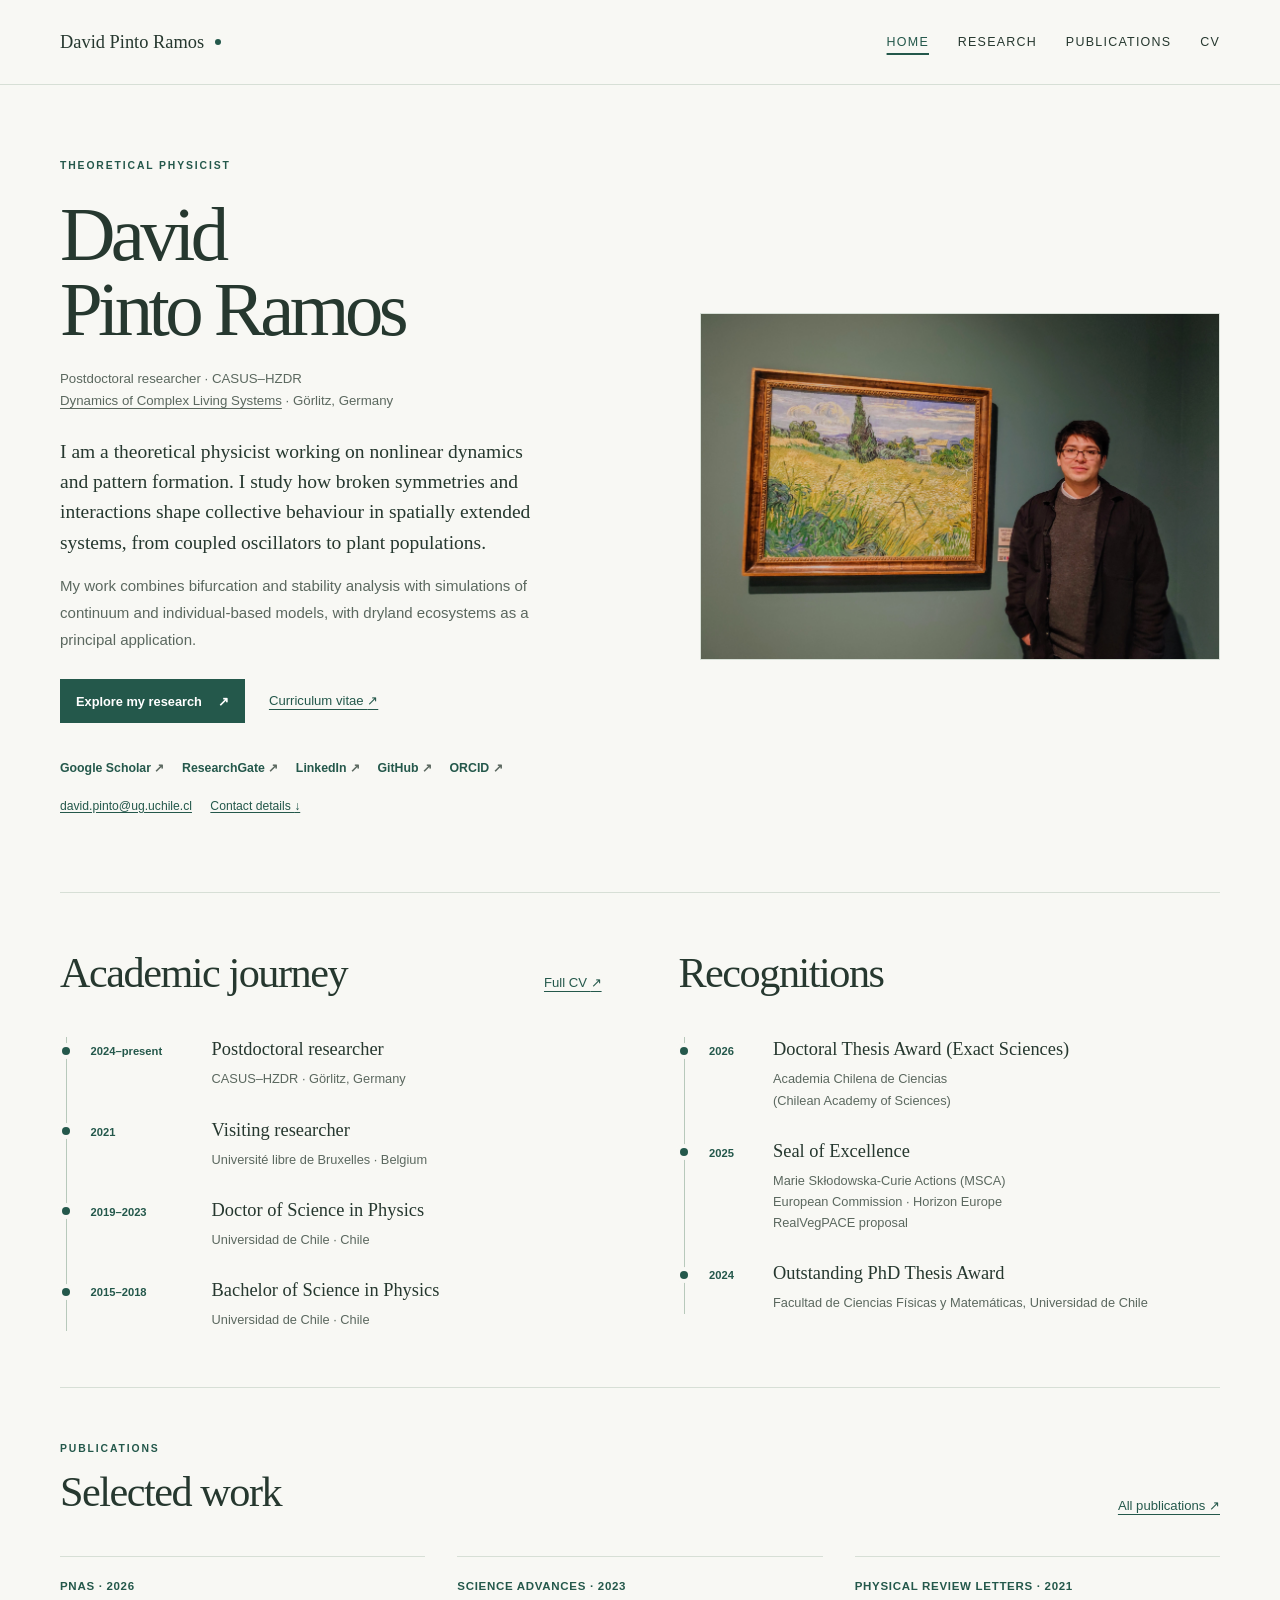
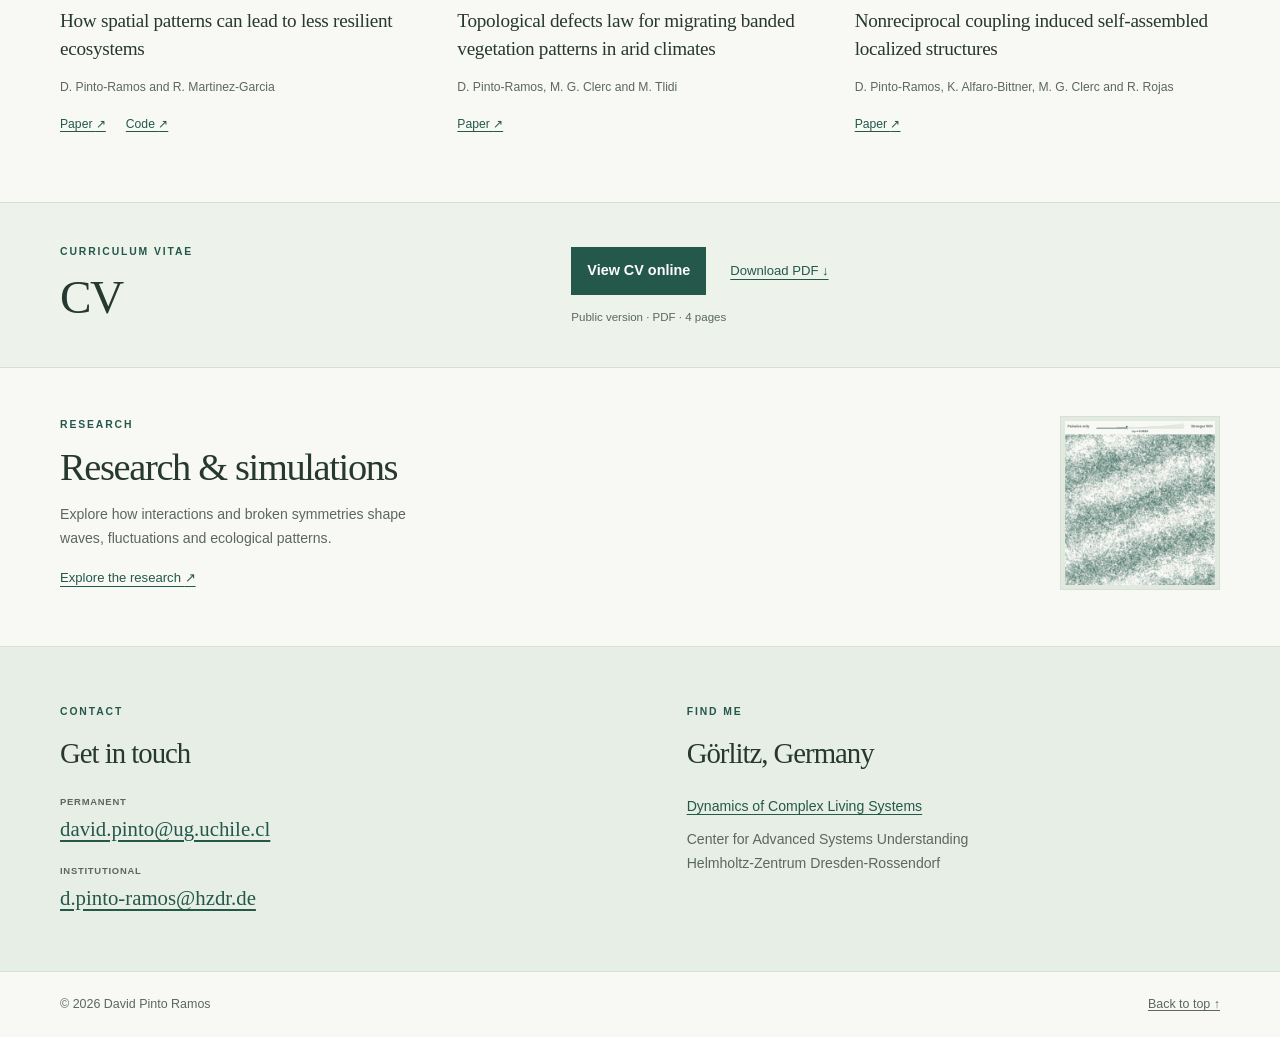
==== commit 2903c584: "Add doctoral thesis award and recognition timeline" ====
--- a/index.html
+++ b/index.html
@@ -1,5 +1,5 @@
 <!doctype html>
-<html lang="en"><head><meta charset="utf-8"><meta name="viewport" content="width=device-width, initial-scale=1"><meta name="theme-color" content="#24584b"><title>David Pinto Ramos | Theoretical physicist</title><link rel="stylesheet" href="styles.css"><link rel="stylesheet" href="editorial.css?v=9"><link rel="stylesheet" href="visitor-map.css?v=3"><link rel="stylesheet" href="profile.css?v=20261030">
+<html lang="en"><head><meta charset="utf-8"><meta name="viewport" content="width=device-width, initial-scale=1"><meta name="theme-color" content="#24584b"><title>David Pinto Ramos | Theoretical physicist</title><link rel="stylesheet" href="styles.css"><link rel="stylesheet" href="editorial.css?v=9"><link rel="stylesheet" href="visitor-map.css?v=3"><link rel="stylesheet" href="profile.css?v=20261124-2">
 <meta name="description" content="David Pinto Ramos is a theoretical physicist working on nonlinear dynamics and pattern formation. Biography, publications, CV and interactive research.">
 <link rel="canonical" href="https://dpintoramos.github.io/">
 <meta property="og:type" content="website">
@@ -60,9 +60,49 @@
         </ul><div class="pilot-quick-contact"><a href="mailto:david.pinto@ug.uchile.cl">david.pinto@ug.uchile.cl</a><a href="#contact">Contact details <span aria-hidden="true">↓</span></a></div></div>
   <figure class="portrait-slot"><div class="portrait-photo"><img src="assets/portrait/david-pinto-ramos-museum.jpg?v=original-4192" width="4192" height="3137" alt="David Pinto Ramos standing beside a painting in a museum" decoding="async" fetchpriority="high"></div></figure>
 </section>
-<section class="container section career-section" aria-labelledby="career-title"><div class="home-section-heading"><div><p class="eyebrow">Background</p><h2 id="career-title">Academic journey</h2></div><a class="text-link" href="cv.html">Full CV <span aria-hidden="true">↗</span></a></div><ol class="career-timeline"><li><span class="timeline-date">2024–present</span><div><h3>Postdoctoral researcher</h3><p>CASUS–HZDR · Görlitz, Germany</p></div></li><li><span class="timeline-date">2021</span><div><h3>Visiting researcher</h3><p>Université libre de Bruxelles · Belgium</p></div></li><li><span class="timeline-date">2019–2023</span><div><h3>Doctor of Science in Physics</h3><p>Universidad de Chile · Chile</p></div></li><li><span class="timeline-date">2015–2018</span><div><h3>Bachelor of Science in Physics</h3><p>Universidad de Chile · Chile</p></div></li></ol><div class="career-notes"><div><h3>Teaching &amp; supervision</h3><p>I was a teaching assistant in physics and mathematics at Universidad de Chile from 2017 to 2022. I have supervised undergraduate and Master’s-level research projects in nonlinear dynamics and pattern formation.</p></div><div><h3>Selected recognition</h3><p>MSCA Seal of Excellence for the RealVegPACE proposal (2025).<br>Outstanding PhD Thesis Award, Faculty of Physical and Mathematical Sciences, Universidad de Chile (2024).</p></div></div></section>
+<div class="container section career-section">
+  <div class="career-columns">
+    <section aria-labelledby="career-title">
+      <div class="home-section-heading">
+        <h2 id="career-title">Academic journey</h2>
+        <a class="text-link" href="cv.html">Full CV <span aria-hidden="true">↗</span></a>
+      </div>
+      <ol class="career-timeline" role="list">
+        <li><span class="timeline-date">2024–present</span><div><h3>Postdoctoral researcher</h3><p>CASUS–HZDR · Görlitz, Germany</p></div></li>
+        <li><time class="timeline-date" datetime="2021">2021</time><div><h3>Visiting researcher</h3><p>Université libre de Bruxelles · Belgium</p></div></li>
+        <li><span class="timeline-date">2019–2023</span><div><h3>Doctor of Science in Physics</h3><p>Universidad de Chile · Chile</p></div></li>
+        <li><span class="timeline-date">2015–2018</span><div><h3>Bachelor of Science in Physics</h3><p>Universidad de Chile · Chile</p></div></li>
+      </ol>
+    </section>
+    <section aria-labelledby="recognition">
+      <div class="home-section-heading"><h2 id="recognition">Recognitions</h2></div>
+      <ol class="career-timeline recognition-timeline" role="list">
+        <li>
+          <time class="timeline-date" datetime="2026">2026</time>
+          <div>
+            <h3>Doctoral Thesis Award (Exact Sciences)</h3>
+            <p><span lang="es">Academia Chilena de Ciencias</span><br>(Chilean Academy of Sciences)</p>
+          </div>
+        </li>
+        <li>
+          <time class="timeline-date" datetime="2025">2025</time>
+          <div>
+            <h3>Seal of Excellence</h3>
+            <p>Marie Skłodowska-Curie Actions (MSCA)</p>
+            <p>European Commission · Horizon Europe</p>
+            <p>RealVegPACE proposal</p>
+          </div>
+        </li>
+        <li>
+          <time class="timeline-date" datetime="2024">2024</time>
+          <div><h3>Outstanding PhD Thesis Award</h3><p lang="es">Facultad de Ciencias Físicas y Matemáticas, Universidad de Chile</p></div>
+        </li>
+      </ol>
+    </section>
+  </div>
+</div>
 <section class="container section selected-section" aria-labelledby="selected-title"><div class="home-section-heading"><div><p class="eyebrow">Publications</p><h2 id="selected-title">Selected work</h2></div><a class="text-link" href="publications.html">All publications <span aria-hidden="true">↗</span></a></div><div class="selected-list"><article class="selected-paper"><p class="entry-meta">PNAS · 2026</p><h3><a href="https://doi.org/10.1073/pnas.2511994123">How spatial patterns can lead to less resilient ecosystems</a></h3><p class="selected-authors">D. Pinto-Ramos and R. Martinez-Garcia</p><div class="publication-links"><a href="https://doi.org/10.1073/pnas.2511994123">Paper <span aria-hidden="true">↗</span></a><a href="https://doi.org/10.14278/rodare.3744">Code <span aria-hidden="true">↗</span></a></div></article><article class="selected-paper"><p class="entry-meta">Science Advances · 2023</p><h3><a href="https://doi.org/10.1126/sciadv.adf6620">Topological defects law for migrating banded vegetation patterns in arid climates</a></h3><p class="selected-authors">D. Pinto-Ramos, M. G. Clerc and M. Tlidi</p><div class="publication-links"><a href="https://doi.org/10.1126/sciadv.adf6620">Paper <span aria-hidden="true">↗</span></a></div></article><article class="selected-paper"><p class="entry-meta">Physical Review Letters · 2021</p><h3><a href="https://doi.org/10.1103/PhysRevLett.126.194102">Nonreciprocal coupling induced self-assembled localized structures</a></h3><p class="selected-authors">D. Pinto-Ramos, K. Alfaro-Bittner, M. G. Clerc and R. Rojas</p><div class="publication-links"><a href="https://doi.org/10.1103/PhysRevLett.126.194102">Paper <span aria-hidden="true">↗</span></a></div></article></div></section>
-<section class="cv-section" id="cv" aria-labelledby="cv-title"><div class="container cv-inner"><div><p class="eyebrow">Curriculum vitae</p><h2 id="cv-title">CV</h2></div><div class="cv-download"><div class="cv-actions"><a class="button" href="cv.html">View CV online</a><a class="text-link" href="assets/cv/David-Pinto-Ramos-CV.pdf?v=public-20261029" download>Download PDF <span aria-hidden="true">↓</span></a></div><p class="cv-file-meta">Public version · PDF · 4 pages</p></div></div></section>
+<section class="cv-section" id="cv" aria-labelledby="cv-title"><div class="container cv-inner"><div><p class="eyebrow">Curriculum vitae</p><h2 id="cv-title">CV</h2></div><div class="cv-download"><div class="cv-actions"><a class="button" href="cv.html">View CV online</a><a class="text-link" href="assets/cv/David-Pinto-Ramos-CV.pdf?v=public-20261124-4" download>Download PDF <span aria-hidden="true">↓</span></a></div><p class="cv-file-meta">Public version · PDF · 4 pages</p></div></div></section>
 <section class="container research-entry" aria-labelledby="research-entry-title"><div><p class="eyebrow">Research</p><h2 id="research-entry-title">Research &amp; simulations</h2><p class="research-entry-copy">Explore how interactions and broken symmetries shape waves, fluctuations and ecological patterns.</p><a class="text-link" href="research.html">Explore the research <span aria-hidden="true">↗</span></a></div><a href="research.html" class="research-still" aria-label="Explore the research and simulations"><img src="assets/simulations/hoi-fullbleed-poster.png" width="720" height="784" alt="Still from the existing higher-order competition simulation" loading="lazy"></a></section>
     <!-- CONTACT: both email addresses are also visible in the introduction. -->
     <section class="contact-section" id="contact" aria-labelledby="contact-title">
--- a/profile.css
+++ b/profile.css
@@ -30,11 +30,6 @@
 .home-section-heading .eyebrow{margin-bottom:.7rem}
 .home-section-heading h2{font-size:clamp(2rem,3.3vw,2.7rem)}
 .career-section{border-top:1px solid var(--line);padding-block:3.5rem}
-.career-timeline{list-style:none;margin:0;padding:0;display:grid;grid-template-columns:1fr 1fr;gap:2rem 4rem}
-.career-timeline li{display:grid;grid-template-columns:90px 1fr;align-items:start;gap:1.2rem;padding-top:1.2rem;border-top:1px solid var(--line);color:var(--muted)}
-.timeline-date{font-size:.75rem;line-height:1.6}
-.career-timeline h3{font:400 1.15rem/1.35 Georgia,serif;margin:0 0 .5rem;color:var(--muted)}
-.career-timeline p{font-size:.8rem;margin:0}
 .selected-section{padding-block:3.25rem 4rem;border-top:1px solid var(--line)}
 .selected-list{display:grid;grid-template-columns:repeat(3,minmax(0,1fr));gap:2rem}
 .publication-slot{padding:1.25rem 0;border-top:1px solid var(--line);min-width:0;color:var(--muted)}
@@ -71,8 +66,8 @@
 .publication-year+.publication-year{margin-top:2rem}
 .map-preview-label{font-size:.6rem;line-height:1.5;color:var(--muted);text-align:center;margin:.6rem 0 0}
 button:focus-visible{outline:3px solid var(--green);outline-offset:5px}
-@media(max-width:850px){.home-hero{grid-template-columns:1.45fr 1fr;gap:2.5rem;padding-block:3rem}.home-hero h1{font-size:clamp(3.4rem,7vw,4.5rem)}.portrait-slot{max-width:none}.selected-list{grid-template-columns:1fr;gap:.5rem}.home-section-heading{margin-bottom:1.5rem}.career-timeline{gap:1.8rem 2rem}.career-timeline li{grid-template-columns:1fr;gap:.6rem}.research-entry{gap:2rem}.publication-year{grid-template-columns:100px 1fr;gap:2rem}}
-@media(max-width:600px){.pilot-ribbon .container{align-items:start;flex-direction:column;gap:.15rem;padding-block:.55rem}.header-inner{gap:.75rem;padding-block:1rem}.header-inner nav{gap:.7rem 1.15rem}.header-inner nav a{font-size:.7rem}.home-hero{grid-template-columns:1fr;padding-block:2.5rem;gap:2.5rem}.home-hero h1{font-size:clamp(3.5rem,15vw,4.5rem)}.portrait-slot{justify-self:start;max-width:none}.portrait-placeholder{aspect-ratio:1/1.05}.home-position{font-size:.82rem}.intro-slot p{font-size:1.15rem}.home-section-heading{align-items:start;flex-direction:column;gap:.75rem}.career-section,.selected-section{padding-block:2.5rem}.career-timeline{grid-template-columns:1fr;gap:1.5rem}.career-timeline li{grid-template-columns:72px 1fr;gap:1rem}.cv-inner{grid-template-columns:1fr;gap:1.4rem}.cv-pending{padding-left:.9rem}.research-entry{grid-template-columns:1fr;gap:1.5rem;padding-block:2.5rem}.research-still{justify-self:start;width:130px}.publication-year{grid-template-columns:1fr;gap:.75rem}.publication-year>h2{font-size:1.8rem}.page-intro{padding-block:2.5rem 2rem}.page-intro h1{font-size:3.2rem}.research-subnav{flex-direction:column;gap:.2rem}.content-slot{padding-inline:.8rem}}
+@media(max-width:850px){.home-hero{grid-template-columns:1.45fr 1fr;gap:2.5rem;padding-block:3rem}.home-hero h1{font-size:clamp(3.4rem,7vw,4.5rem)}.portrait-slot{max-width:none}.selected-list{grid-template-columns:1fr;gap:.5rem}.home-section-heading{margin-bottom:1.5rem}.research-entry{gap:2rem}.publication-year{grid-template-columns:100px 1fr;gap:2rem}}
+@media(max-width:600px){.pilot-ribbon .container{align-items:start;flex-direction:column;gap:.15rem;padding-block:.55rem}.header-inner{gap:.75rem;padding-block:1rem}.header-inner nav{gap:.7rem 1.15rem}.header-inner nav a{font-size:.7rem}.home-hero{grid-template-columns:1fr;padding-block:2.5rem;gap:2.5rem}.home-hero h1{font-size:clamp(3.5rem,15vw,4.5rem)}.portrait-slot{justify-self:start;max-width:none}.portrait-placeholder{aspect-ratio:1/1.05}.home-position{font-size:.82rem}.intro-slot p{font-size:1.15rem}.home-section-heading{align-items:start;flex-direction:column;gap:.75rem}.career-section,.selected-section{padding-block:2.5rem}.cv-inner{grid-template-columns:1fr;gap:1.4rem}.cv-pending{padding-left:.9rem}.research-entry{grid-template-columns:1fr;gap:1.5rem;padding-block:2.5rem}.research-still{justify-self:start;width:130px}.publication-year{grid-template-columns:1fr;gap:.75rem}.publication-year>h2{font-size:1.8rem}.page-intro{padding-block:2.5rem 2rem}.page-intro h1{font-size:3.2rem}.research-subnav{flex-direction:column;gap:.2rem}.content-slot{padding-inline:.8rem}}
 
 .cv-download{padding-top:.3rem}.cv-file-meta{font-size:.72rem;color:var(--muted);margin:.8rem 0 0}
 
@@ -98,13 +93,6 @@
 .home-biography{max-width:53ch}
 .home-biography p{font-size:.94rem;line-height:1.8;color:var(--muted);margin:0 0 .9rem}
 .home-biography p:first-child{color:var(--ink);font-family:Georgia,serif;font-size:1.22rem;line-height:1.55}
-.career-timeline h3{color:var(--ink)}
-.career-timeline p{color:var(--muted)}
-.timeline-date{color:var(--green);font-weight:600;font-size:.7rem}
-.career-timeline li{grid-template-columns:105px 1fr}
-.career-notes{margin-top:2.8rem;padding-top:1.8rem;border-top:1px solid var(--line);display:grid;grid-template-columns:1fr 1fr;gap:3rem}
-.career-notes h3{font:400 1.2rem/1.3 Georgia,serif;margin:0 0 .7rem}
-.career-notes p{font-size:.84rem;line-height:1.8;color:var(--muted);margin:0}
 .selected-paper{border-top:1px solid var(--line);padding-top:1.25rem;min-width:0}
 .selected-paper h3{font:400 1.2rem/1.45 Georgia,serif;letter-spacing:-.015em;margin:.65rem 0 .9rem}
 .selected-paper h3 a{color:var(--ink);text-decoration:none}
@@ -126,13 +114,26 @@
 .publication-citation strong{font-weight:650}
 .publication-citation em{font-style:italic}
 .bibliography-year+.bibliography-year{margin-top:1.3rem}
-@media(max-width:850px){.career-timeline li{grid-template-columns:1fr}.career-notes{gap:2rem}.selected-paper{padding-bottom:1.1rem}.selected-list{gap:1rem}.home-biography p:first-child{font-size:1.15rem}}
-@media(max-width:600px){.career-notes{grid-template-columns:1fr;gap:1.5rem;margin-top:2rem}.career-timeline li{grid-template-columns:90px 1fr;gap:1rem}.home-position{font-size:.77rem}.home-biography p{font-size:.89rem}.home-biography p:first-child{font-size:1.12rem}.bibliography-year{grid-template-columns:1fr;gap:.6rem}.bibliography-year>h3{margin-top:1rem}.publication-citation{font-size:.85rem}.bibliography-section>h2{font-size:1.8rem;margin-bottom:1rem}.publication-subnav{gap:.2rem 1.2rem}.selected-paper h3{font-size:1.2rem}}
+@media(max-width:850px){.selected-paper{padding-bottom:1.1rem}.selected-list{gap:1rem}.home-biography p:first-child{font-size:1.15rem}}
+@media(max-width:600px){.home-position{font-size:.77rem}.home-biography p{font-size:.89rem}.home-biography p:first-child{font-size:1.12rem}.bibliography-year{grid-template-columns:1fr;gap:.6rem}.bibliography-year>h3{margin-top:1rem}.publication-citation{font-size:.85rem}.bibliography-section>h2{font-size:1.8rem;margin-bottom:1rem}.publication-subnav{gap:.2rem 1.2rem}.selected-paper h3{font-size:1.2rem}}
 
-/* One continuous chronology, newest first, at every screen width. */
-.career-timeline{display:block;margin-left:.35rem;border-left:1px solid #b8c9bb}
-.career-timeline li{position:relative;grid-template-columns:112px minmax(0,1fr);align-items:baseline;gap:1.5rem;border-top:0;padding:0 0 2rem 1.8rem}
+/* Keep each chronology in one vertical line, with the latest entries first. */
+.career-columns{display:grid;grid-template-columns:minmax(0,1fr) minmax(0,1fr);gap:clamp(2.5rem,6vw,5rem)}
+.career-columns .home-section-heading{align-items:baseline}
+.career-columns .text-link{white-space:nowrap}
+.career-timeline{list-style:none;margin:0 0 0 .35rem;padding:0;border-left:1px solid #b8c9bb}
+.career-timeline li{position:relative;display:grid;grid-template-columns:105px minmax(0,1fr);align-items:baseline;gap:1rem;padding:0 0 1.75rem 1.5rem}
+.recognition-timeline li{grid-template-columns:3rem minmax(0,1fr)}
 .career-timeline li::before{content:"";position:absolute;width:8px;height:8px;left:-4.5px;top:.6rem;border-radius:50%;background:var(--green);box-shadow:0 0 0 4px var(--paper)}
 .career-timeline li:last-child{padding-bottom:0}
-.career-timeline .timeline-date{white-space:nowrap}
-@media(max-width:600px){.career-timeline li{grid-template-columns:90px minmax(0,1fr);gap:1rem;padding-left:1.25rem}}
+.timeline-date{color:var(--green);font-size:.7rem;font-weight:600;line-height:1.6;white-space:nowrap}
+.career-timeline h3{font:400 1.15rem/1.35 Georgia,serif;margin:0 0 .4rem;color:var(--ink)}
+.career-timeline p{font-size:.8rem;margin:0;color:var(--muted)}
+
+@media(max-width:760px){
+  .career-columns{grid-template-columns:1fr;gap:2.6rem}
+}
+@media(max-width:600px){
+  .career-timeline li{grid-template-columns:90px minmax(0,1fr);gap:.65rem;padding-left:1.1rem}
+  .recognition-timeline li{grid-template-columns:2.5rem minmax(0,1fr)}
+}
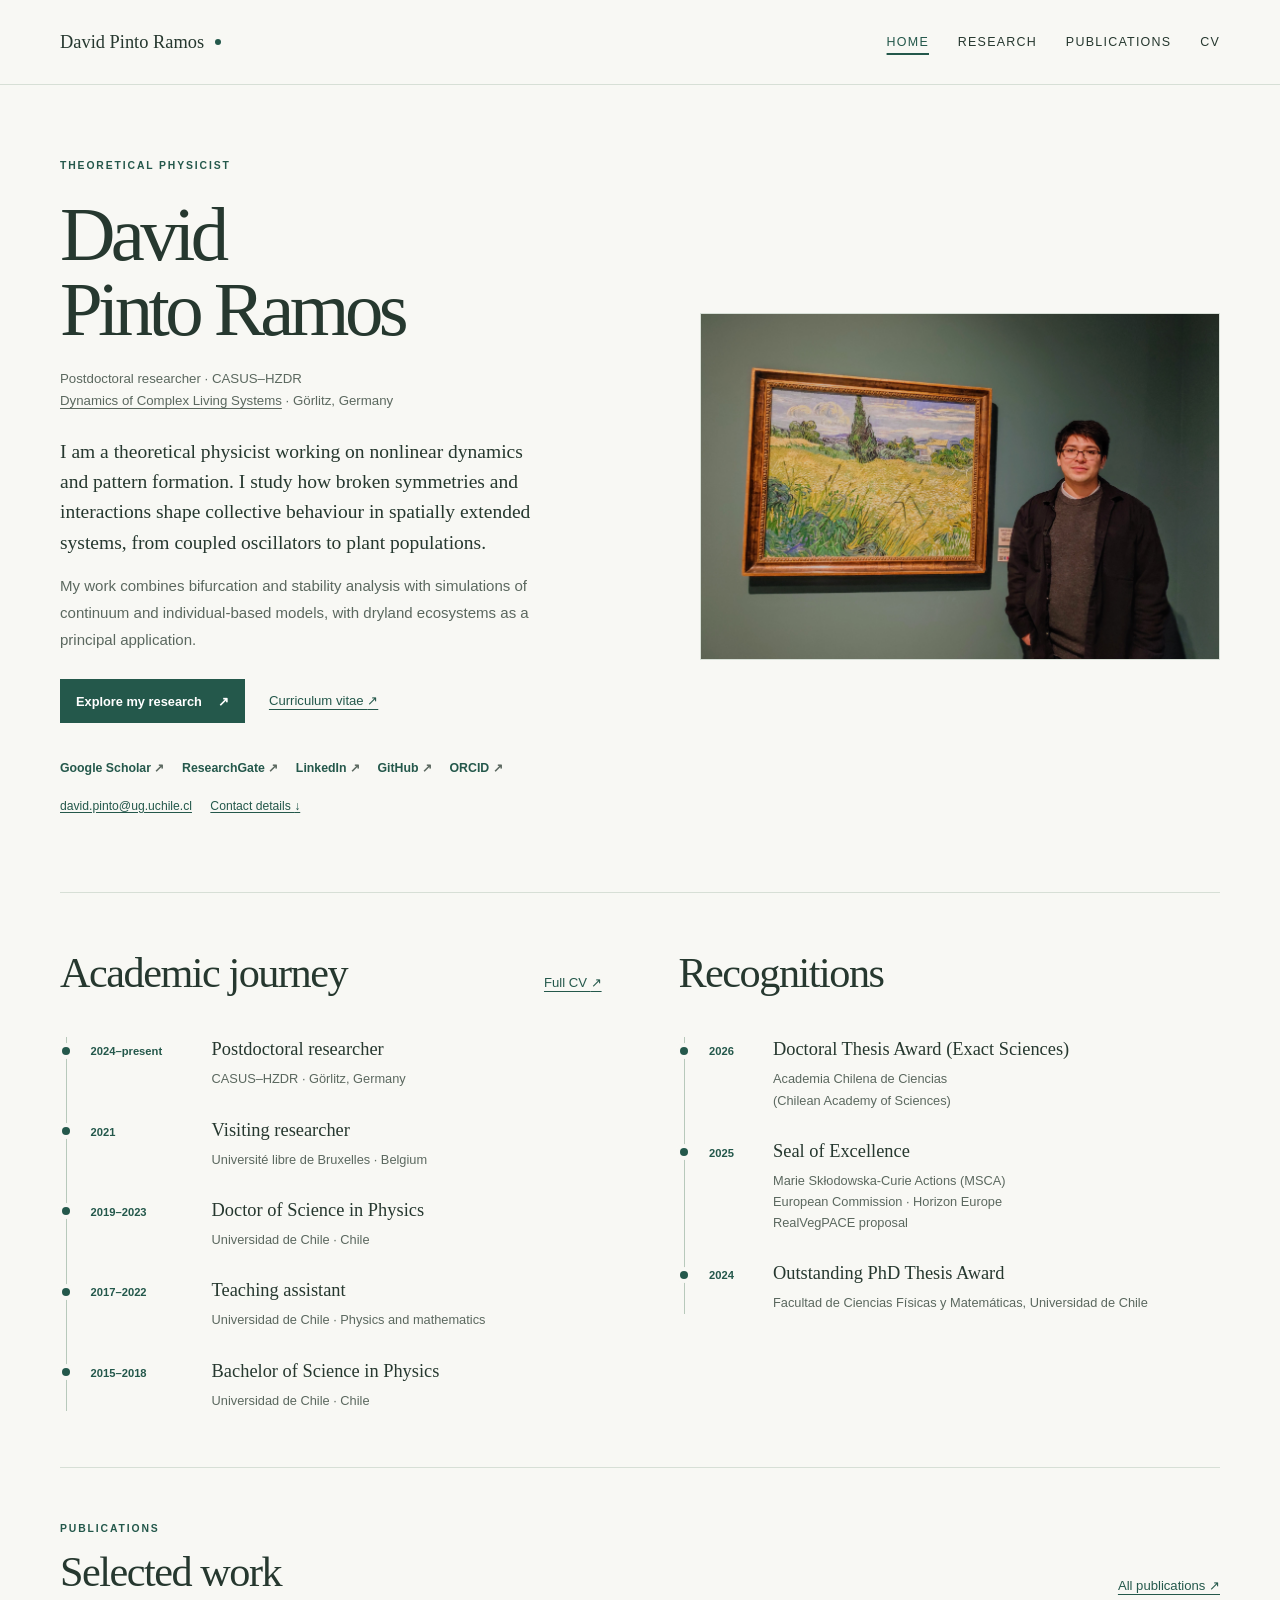
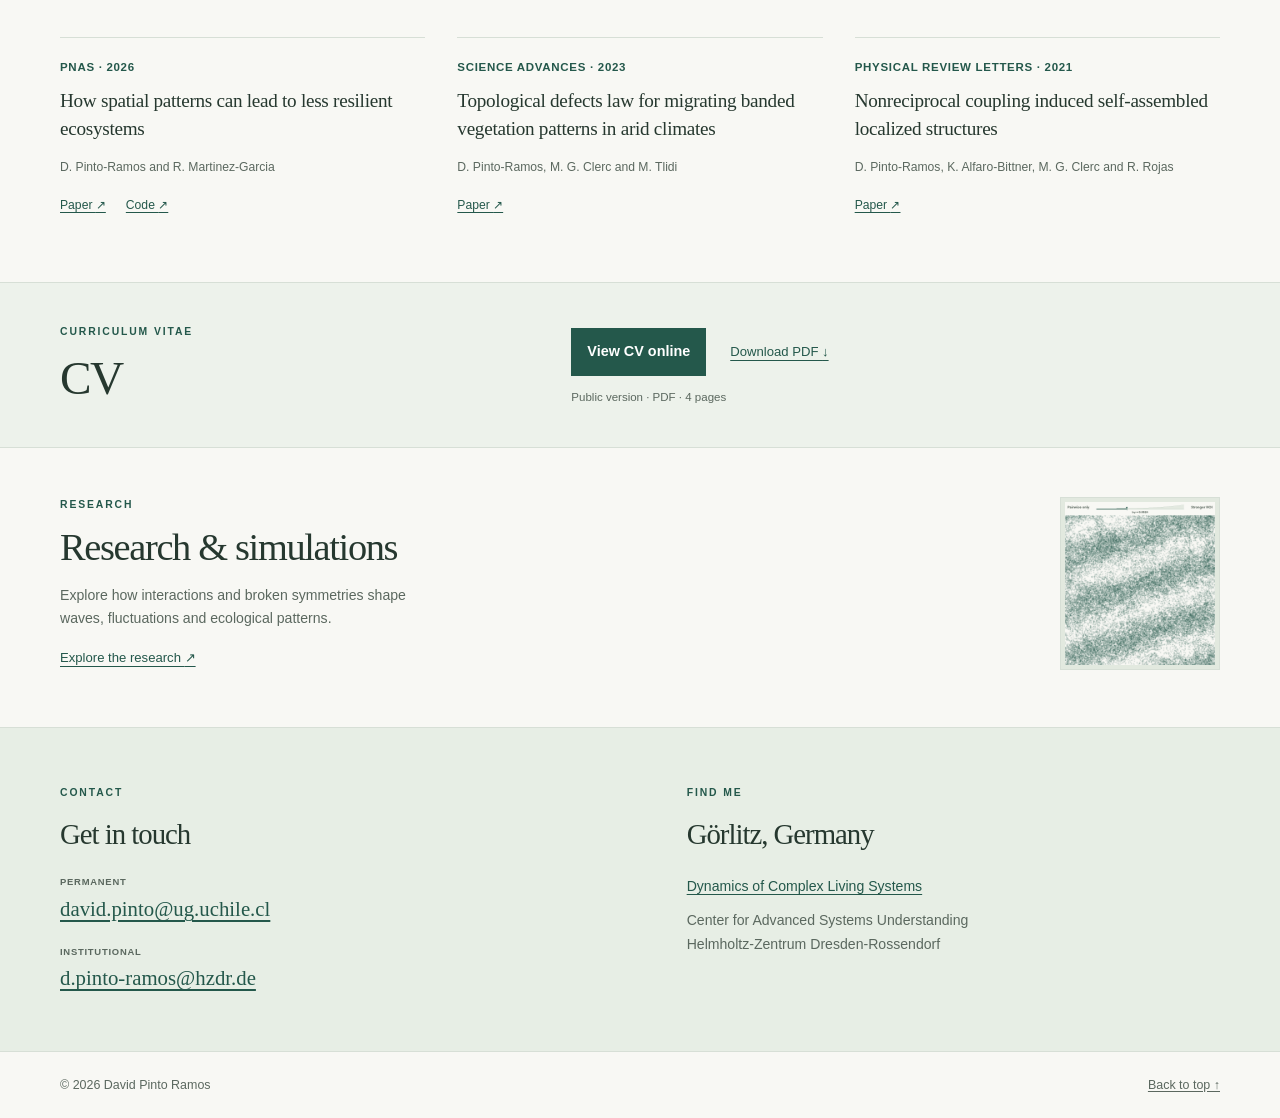
==== commit ad52dbed: "Add teaching assistant role to academic timeline" ====
--- a/index.html
+++ b/index.html
@@ -71,6 +71,7 @@
         <li><span class="timeline-date">2024–present</span><div><h3>Postdoctoral researcher</h3><p>CASUS–HZDR · Görlitz, Germany</p></div></li>
         <li><time class="timeline-date" datetime="2021">2021</time><div><h3>Visiting researcher</h3><p>Université libre de Bruxelles · Belgium</p></div></li>
         <li><span class="timeline-date">2019–2023</span><div><h3>Doctor of Science in Physics</h3><p>Universidad de Chile · Chile</p></div></li>
+        <li><span class="timeline-date">2017–2022</span><div><h3>Teaching assistant</h3><p>Universidad de Chile · Physics and mathematics</p></div></li>
         <li><span class="timeline-date">2015–2018</span><div><h3>Bachelor of Science in Physics</h3><p>Universidad de Chile · Chile</p></div></li>
       </ol>
     </section>
